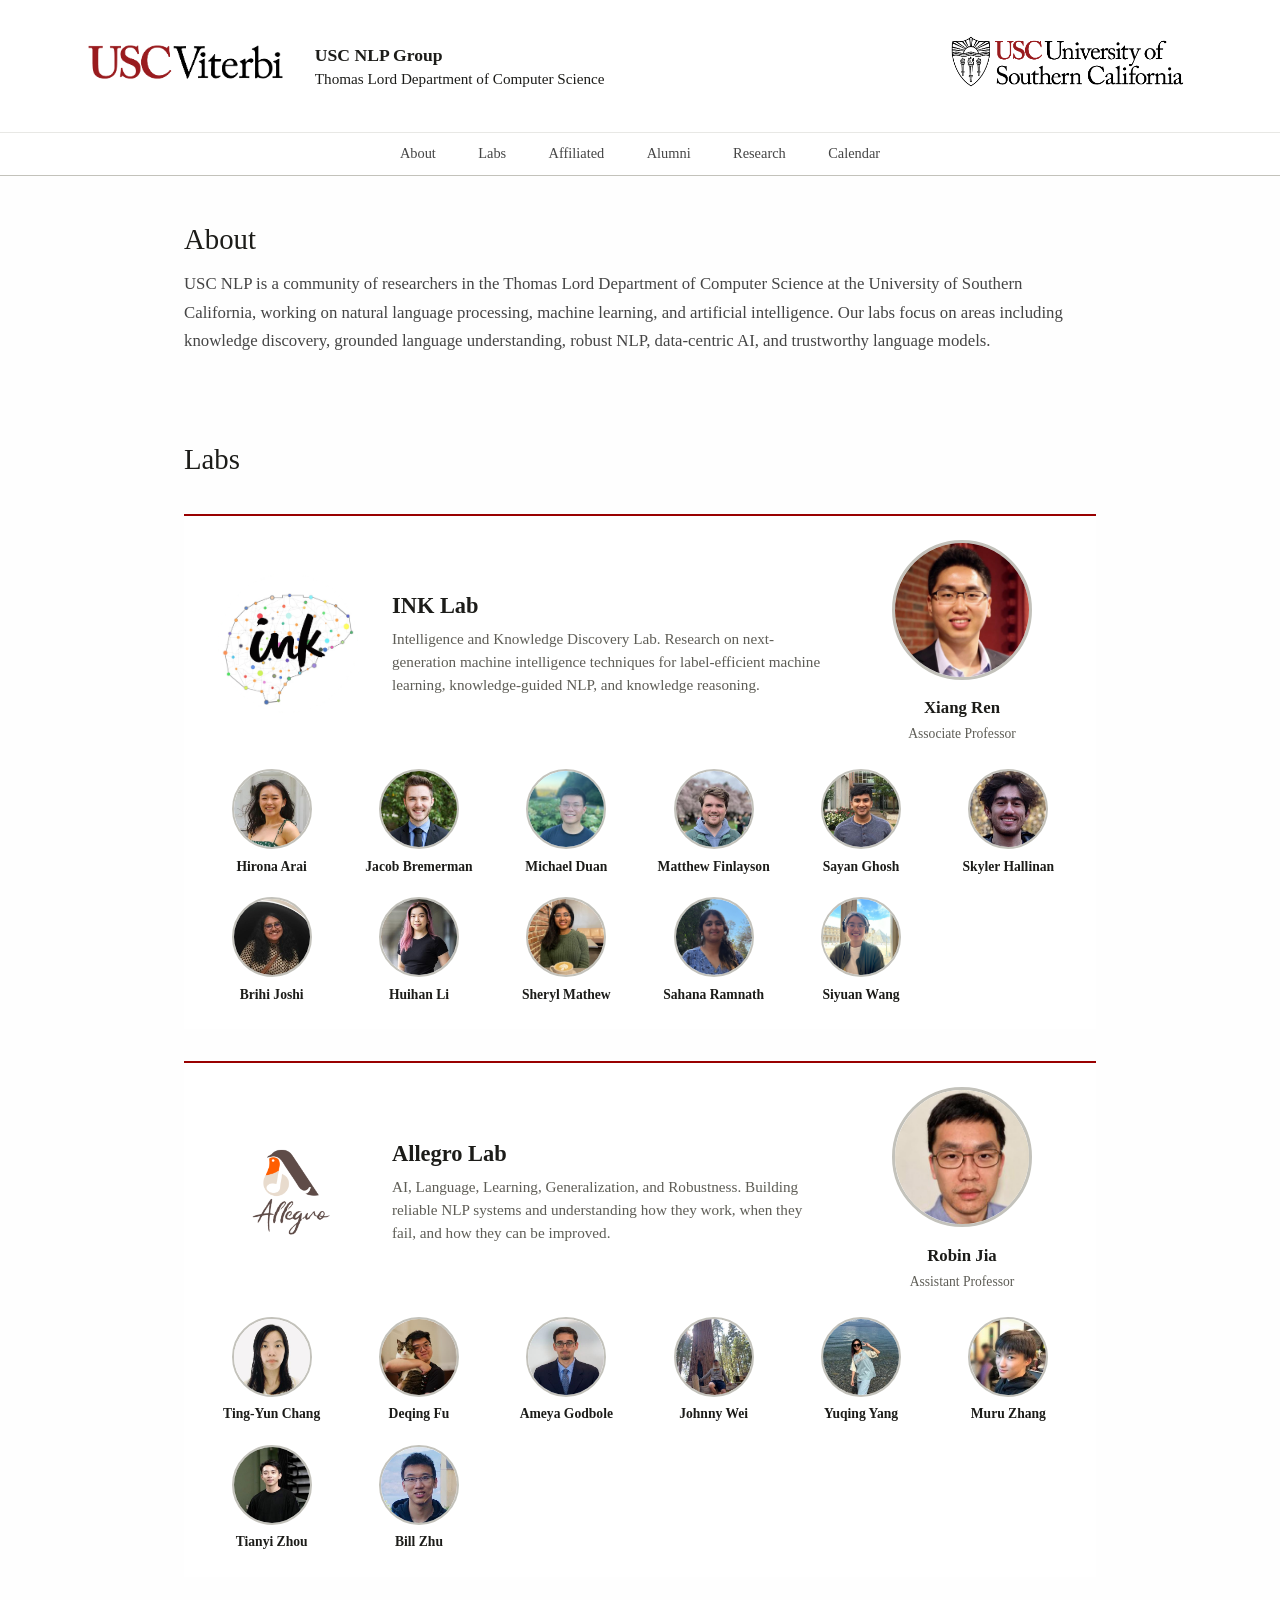
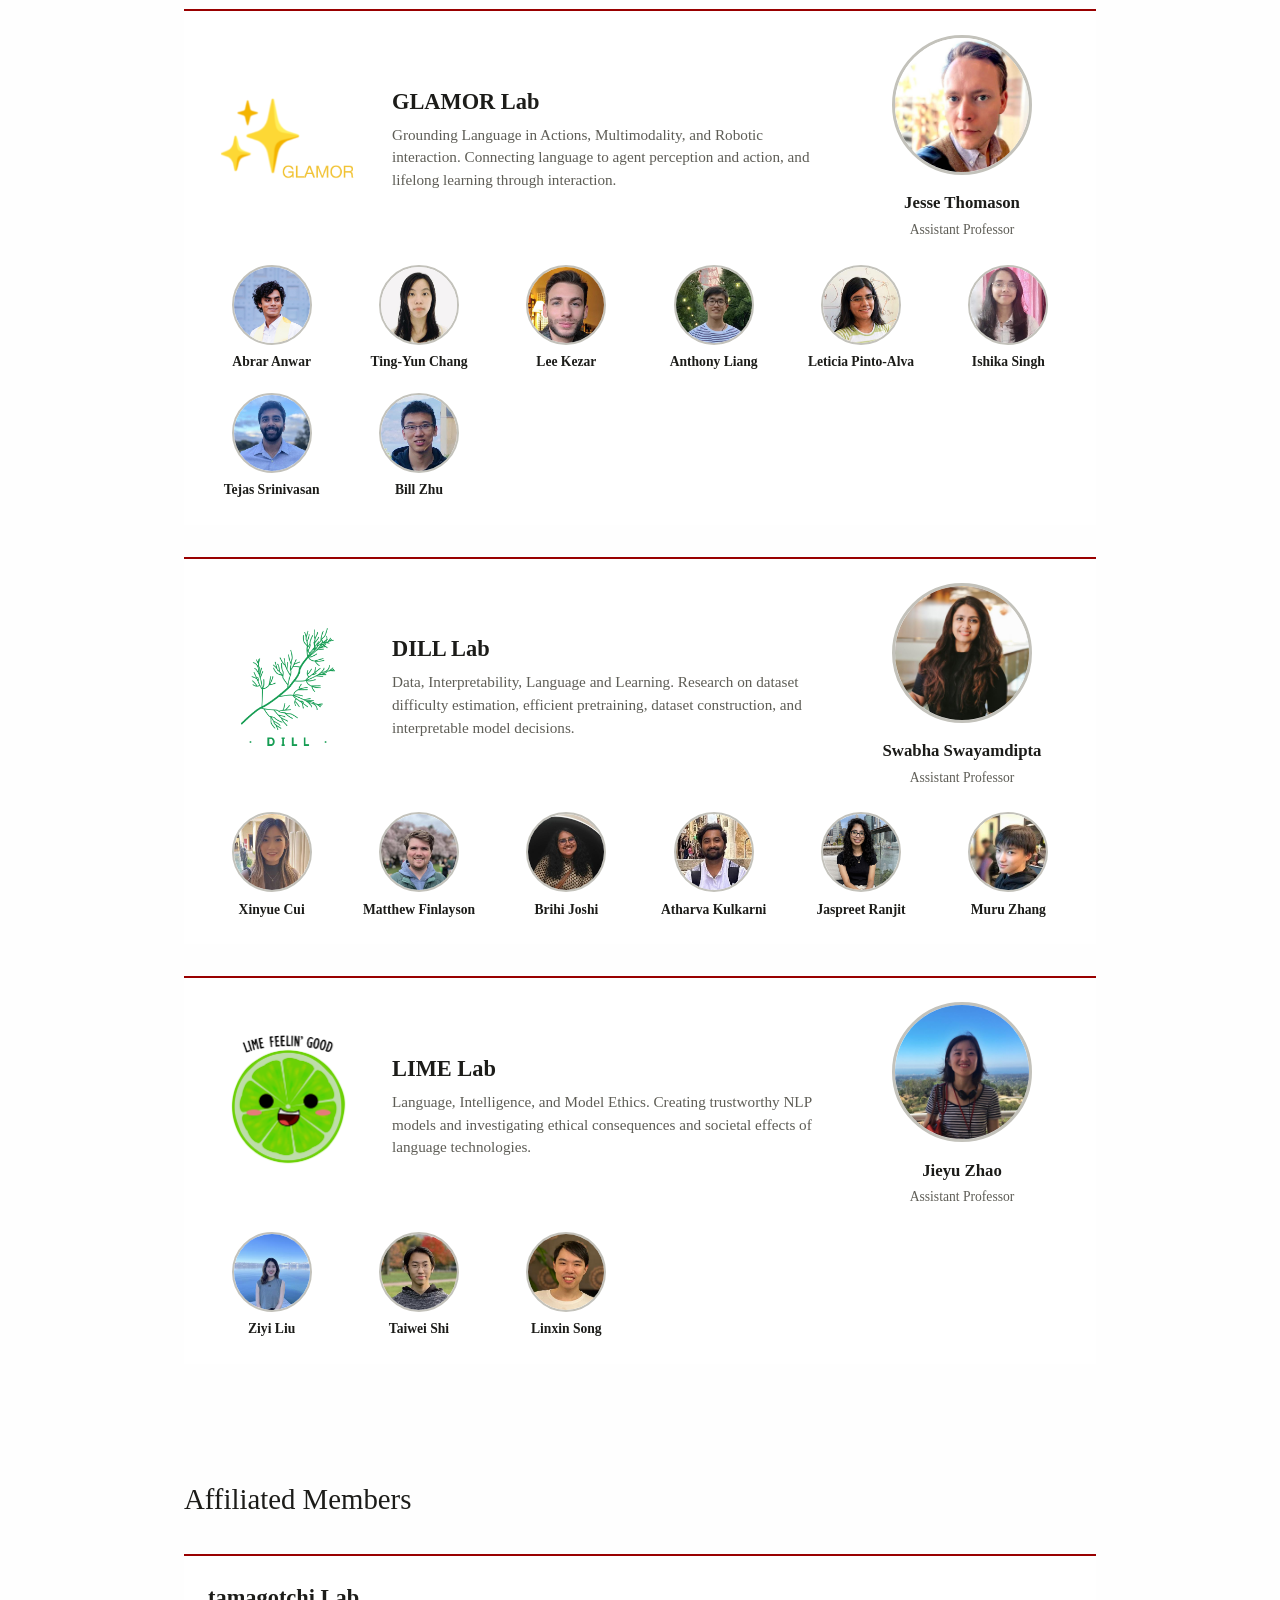
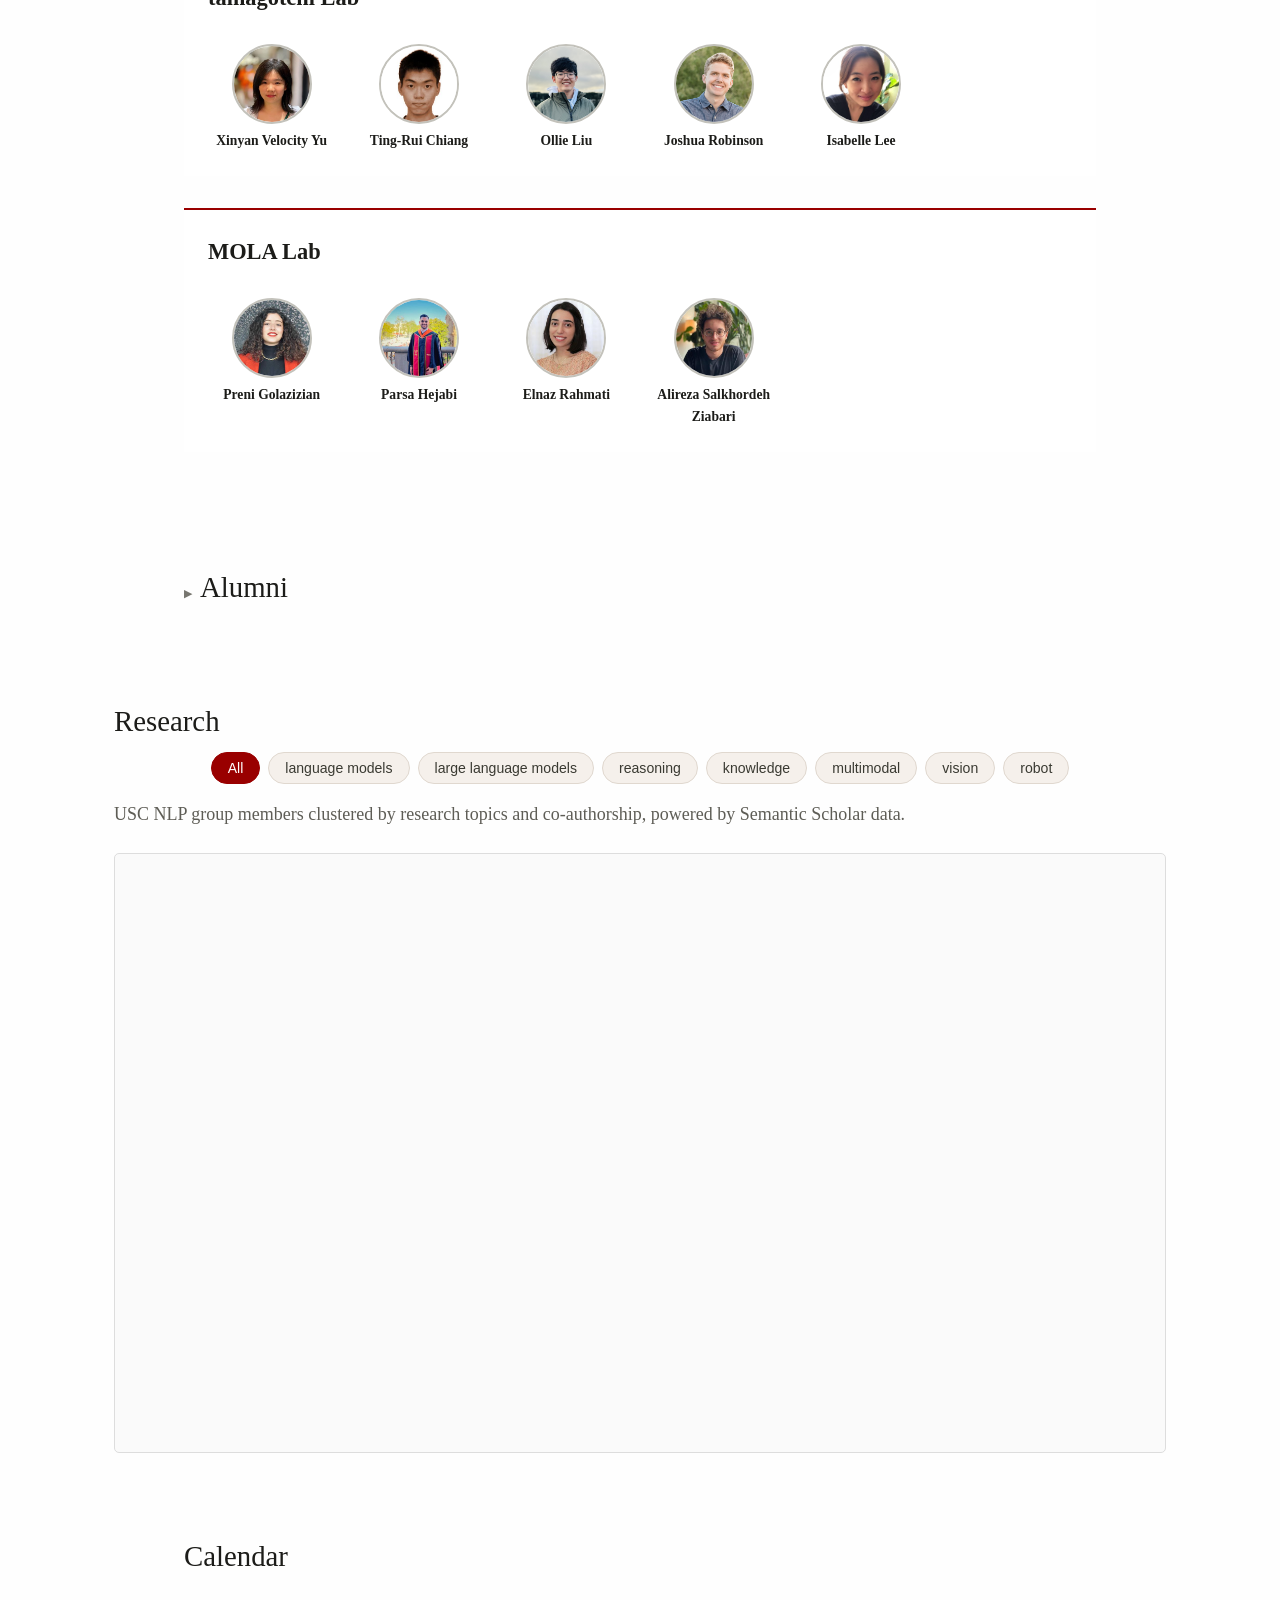
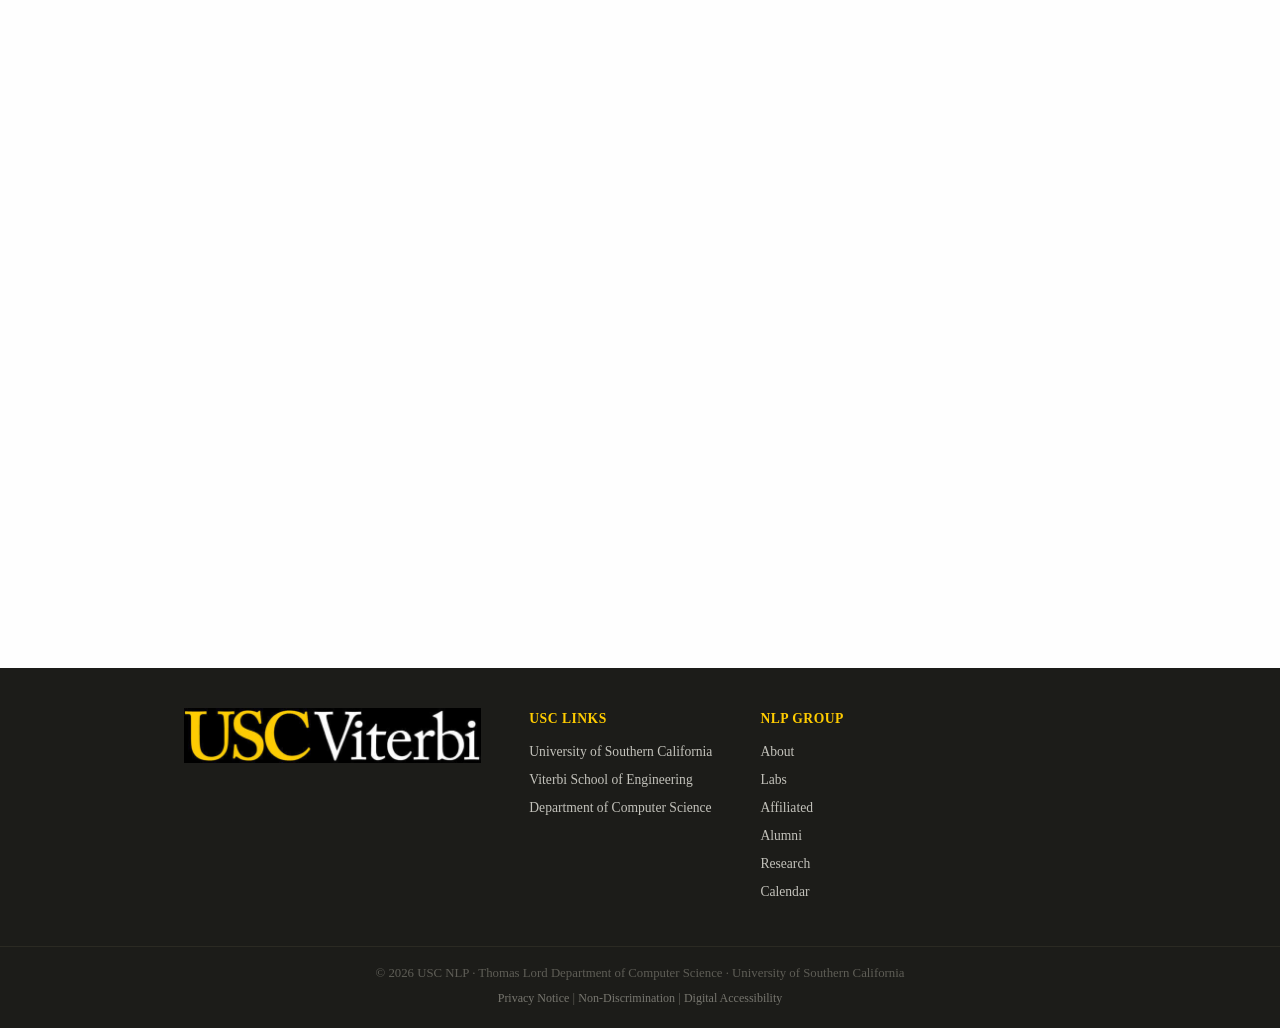
==== index.html @ 59620a45 "Update student images from .jpg to .png format" ====
<!DOCTYPE html>
<html lang="en">
<head>
  <meta charset="UTF-8">
  <meta name="viewport" content="width=device-width, initial-scale=1.0">
  <title>USC NLP</title>
  <meta name="description" content="The Natural Language Processing community at the University of Southern California.">
  <meta property="og:title" content="USC NLP">
  <meta property="og:description" content="The Natural Language Processing community at USC.">
  <meta property="og:image" content="https://nlp.usc.edu/usc-nlp.jpg">
  <meta property="og:url" content="https://nlp.usc.edu">
  <link rel="icon" type="image/x-icon" href="/favicon.ico">
  <link rel="shortcut icon" type="image/x-icon" href="/favicon.ico">
  <link rel="stylesheet" href="style.css">
</head>
<body>

  <!-- ====== HEADER ====== -->
  <header class="site-header">
    <div class="header-top">
      <div class="header-left">
        <a href="https://viterbischool.usc.edu/" class="header-logo">
          <img src="images/site/usc-viterbi.png" alt="USC Viterbi School of Engineering">
        </a>
        <a href="index.html" class="header-dept">
          <strong>USC NLP Group</strong><br>
          Thomas Lord Department of Computer Science
        </a>
      </div>
      <button class="menu-toggle" onclick="document.querySelector('.nav-links').classList.toggle('open')" aria-label="Menu">&#9776;</button>
      <a href="https://www.usc.edu/" class="header-usc">
        <img src="images/site/usc-shield.png" alt="University of Southern California">
      </a>
    </div>
    <nav class="header-nav">
      <div class="nav-links">
        <a href="#about">About</a>
        <a href="#labs">Labs</a>
        <a href="#affiliated">Affiliated</a>
        <a href="#alumni">Alumni</a>
        <a href="#research">Research</a>
        <a href="#calendar">Calendar</a>
      </div>
    </nav>
  </header>

  <!-- ====== ABOUT ====== -->
  <section id="about">
    <h2>About</h2>
    <p class="about-text">
      USC NLP is a community of researchers in the Thomas Lord Department of Computer Science at the University of Southern California, working on natural language processing, machine learning, and artificial intelligence. Our labs focus on areas including knowledge discovery, grounded language understanding, robust NLP, data-centric AI, and trustworthy language models.
    </p>
  </section>

  <!-- ====== LABS & PEOPLE ====== -->
  <section id="labs">
    <h2>Labs</h2>
    <!-- ========== INK Lab ========== -->
    <div class="lab-group">
      <div class="lab-group-header">
        <a href="https://inklab.usc.edu/"><img src="images/labs/ink.png" alt="INK Lab" class="lab-logo"></a>
        <div class="lab-group-info">
          <div class="lab-group-name"><a href="https://inklab.usc.edu/">INK Lab</a></div>
          <p class="lab-desc">Intelligence and Knowledge Discovery Lab. Research on next-generation machine intelligence techniques for label-efficient machine learning, knowledge-guided NLP, and knowledge reasoning.</p>
        </div>
        <div class="faculty-card">
          <a href="https://shanzhenren.github.io/"><img src="images/faculty/xiang.jpg" alt="Xiang Ren"></a>
          <div>
            <h4><a href="https://shanzhenren.github.io/">Xiang Ren</a></h4>
            <p class="title">Associate Professor</p>
          </div>
        </div>
      </div>
      <div class="students-grid">
        <a href="https://www.hironaarai.com/" class="student-card">
          <img src="images/students/hirona.jpeg" alt="Hirona Arai">
          <span class="name">Hirona Arai</span>
        </a>
        <a href="https://bremerman.xyz/" class="student-card">
          <img src="images/students/jacob.jpg" alt="Jacob Bremerman">
          <span class="name">Jacob Bremerman</span>
        </a>
        <a href="https://michaelduan8.github.io/" class="student-card">
          <img src="images/students/michael.png" alt="Michael Duan">
          <span class="name">Michael Duan</span>
        </a>
        <a href="https://mattf1n.github.io/" class="student-card">
          <img src="images/students/matt.jpeg" alt="Matthew Finlayson">
          <span class="name">Matthew Finlayson</span>
        </a>
        <a href="https://sghosh73.github.io/" class="student-card">
          <img src="images/students/sayan.jpeg" alt="Sayan Ghosh">
          <span class="name">Sayan Ghosh</span>
        </a>
        <a href="https://skylerhallinan.com/" class="student-card">
          <img src="images/students/skyler.jpeg" alt="Skyler Hallinan">
          <span class="name">Skyler Hallinan</span>
        </a>
        <a href="https://brihijoshi.github.io/" class="student-card">
          <img src="images/students/brihi.jpg" alt="Brihi Joshi">
          <span class="name">Brihi Joshi</span>
        </a>
        <a href="https://huihanlhh.github.io/" class="student-card">
          <img src="images/students/huihan.jpg" alt="Huihan Li">
          <span class="name">Huihan Li</span>
        </a>
        <a href="#" class="student-card">
          <img src="images/students/sheryl.jpg" alt="Sheryl Mathew">
          <span class="name">Sheryl Mathew</span>
        </a>
        <a href="https://sahanaramnath.github.io/" class="student-card">
          <img src="images/students/sahana.jpg" alt="Sahana Ramnath">
          <span class="name">Sahana Ramnath</span>
        </a>
        <a href="https://siyuanwangw.github.io/" class="student-card">
          <img src="images/students/siyuan.png" alt="Siyuan Wang">
          <span class="name">Siyuan Wang</span>
        </a>
      </div>
    </div>
    <!-- ========== END INK Lab ========== -->

    <!-- ========== Allegro Lab ========== -->
    <div class="lab-group">
      <div class="lab-group-header">
        <a href="https://allegro-lab.github.io/"><img src="images/labs/allegro.png" alt="Allegro Lab" class="lab-logo"></a>
        <div class="lab-group-info">
          <div class="lab-group-name"><a href="https://allegro-lab.github.io/">Allegro Lab</a></div>
          <p class="lab-desc">AI, Language, Learning, Generalization, and Robustness. Building reliable NLP systems and understanding how they work, when they fail, and how they can be improved.</p>
        </div>
        <div class="faculty-card">
          <a href="https://robinjia.github.io/"><img src="images/faculty/robin.jpg" alt="Robin Jia"></a>
          <div>
            <h4><a href="https://robinjia.github.io/">Robin Jia</a></h4>
            <p class="title">Assistant Professor</p>
          </div>
        </div>
      </div>
      <div class="students-grid">
        <a href="https://terachang.github.io/" class="student-card">
          <img src="images/students/ting-yun.jpg" alt="Ting-Yun Chang">
          <span class="name">Ting-Yun Chang</span>
        </a>
        <a href="https://sites.google.com/usc.edu/deqingfu" class="student-card">
          <img src="images/students/deqing.jpeg" alt="Deqing Fu">
          <span class="name">Deqing Fu</span>
        </a>
        <a href="https://ameyagodbole.github.io/" class="student-card">
          <img src="images/students/ameya.jpg" alt="Ameya Godbole">
          <span class="name">Ameya Godbole</span>
        </a>
        <a href="javascript:void(0)" class="student-card" id="johnny-card">
          <img src="images/students/johnny.jpg" alt="Johnny Wei">
          <span class="name">Johnny Wei</span>
        </a>
        <a href="https://ayyyq.github.io/" class="student-card">
          <img src="images/students/yuqing.jpg" alt="Yuqing Yang">
          <span class="name">Yuqing Yang</span>
        </a>
        <a href="https://nanami18.github.io/" class="student-card">
          <img src="images/students/muru.jpg" alt="Muru Zhang">
          <span class="name">Muru Zhang</span>
        </a>
        <a href="https://kevinzhoutianyi.github.io/" class="student-card">
          <img src="images/students/tianyi.jpg" alt="Tianyi Zhou">
          <span class="name">Tianyi Zhou</span>
        </a>
        <a href="https://billzhu.me/" class="student-card">
          <img src="images/students/bill.jpeg" alt="Bill Zhu">
          <span class="name">Bill Zhu</span>
        </a>
      </div>
    </div>
    <!-- ========== END Allegro Lab ========== -->

    <!-- ========== GLAMOR Lab ========== -->
    <div class="lab-group">
      <div class="lab-group-header">
        <a href="https://glamor-usc.github.io/"><img src="images/labs/glamor.png" alt="GLAMOR Lab" class="lab-logo"></a>
        <div class="lab-group-info">
          <div class="lab-group-name"><a href="https://glamor-usc.github.io/">GLAMOR Lab</a></div>
          <p class="lab-desc">Grounding Language in Actions, Multimodality, and Robotic interaction. Connecting language to agent perception and action, and lifelong learning through interaction.</p>
        </div>
        <div class="faculty-card">
          <a href="https://jessethomason.com/"><img src="images/faculty/jesse.jpg" alt="Jesse Thomason"></a>
          <div>
            <h4><a href="https://jessethomason.com/">Jesse Thomason</a></h4>
            <p class="title">Assistant Professor</p>
          </div>
        </div>
      </div>
      <div class="students-grid">
        <a href="https://abraranwar.github.io/" class="student-card">
          <img src="images/students/abrar.png" alt="Abrar Anwar">
          <span class="name">Abrar Anwar</span>
        </a>
        <a href="https://terachang.github.io/" class="student-card">
          <img src="images/students/ting-yun.jpg" alt="Ting-Yun Chang">
          <span class="name">Ting-Yun Chang</span>
        </a>
        <a href="https://leekezar.github.io/" class="student-card">
          <img src="images/students/lee.jpeg" alt="Lee Kezar">
          <span class="name">Lee Kezar</span>
        </a>
        <a href="https://aliang8.github.io/" class="student-card">
          <img src="images/students/anthony.jpeg" alt="Anthony Liang">
          <span class="name">Anthony Liang</span>
        </a>
        <a href="https://leticiapinto.github.io/" class="student-card">
          <img src="images/students/leticia.jpg" alt="Leticia Pinto-Alva">
          <span class="name">Leticia Pinto-Alva</span>
        </a>
        <a href="https://ishikasingh.github.io/" class="student-card">
          <img src="images/students/ishika.jpeg" alt="Ishika Singh">
          <span class="name">Ishika Singh</span>
        </a>
        <a href="https://tejas1995.github.io/" class="student-card">
          <img src="images/students/tejas.jpg" alt="Tejas Srinivasan">
          <span class="name">Tejas Srinivasan</span>
        </a>
        <a href="https://billzhu.me/" class="student-card">
          <img src="images/students/bill.jpeg" alt="Bill Zhu">
          <span class="name">Bill Zhu</span>
        </a>
      </div>
    </div>
    <!-- ========== END GLAMOR Lab ========== -->

    <!-- ========== DILL Lab ========== -->
    <div class="lab-group">
      <div class="lab-group-header">
        <a href="https://dill-lab.github.io/"><img src="images/labs/dill.png" alt="DILL Lab" class="lab-logo"></a>
        <div class="lab-group-info">
          <div class="lab-group-name"><a href="https://dill-lab.github.io/">DILL Lab</a></div>
          <p class="lab-desc">Data, Interpretability, Language and Learning. Research on dataset difficulty estimation, efficient pretraining, dataset construction, and interpretable model decisions.</p>
        </div>
        <div class="faculty-card">
          <a href="https://swabhs.com/"><img src="images/faculty/swabha.jpg" alt="Swabha Swayamdipta"></a>
          <div>
            <h4><a href="https://swabhs.com/">Swabha Swayamdipta</a></h4>
            <p class="title">Assistant Professor</p>
          </div>
        </div>
      </div>
      <div class="students-grid">
        <a href="https://x-f-cui.github.io/website/" class="student-card">
          <img src="images/students/xinyue.jpg" alt="Xinyue Cui">
          <span class="name">Xinyue Cui</span>
        </a>
        <a href="https://mattf1n.github.io/" class="student-card">
          <img src="images/students/matt.jpeg" alt="Matthew Finlayson">
          <span class="name">Matthew Finlayson</span>
        </a>
        <a href="https://brihijoshi.github.io/" class="student-card">
          <img src="images/students/brihi.jpg" alt="Brihi Joshi">
          <span class="name">Brihi Joshi</span>
        </a>
        <a href="https://atharvajk98.github.io/" class="student-card">
          <img src="images/students/atharva.jpg" alt="Atharva Kulkarni">
          <span class="name">Atharva Kulkarni</span>
        </a>
        <a href="https://jr4fs.github.io/" class="student-card">
          <img src="images/students/jaspreet.png" alt="Jaspreet Ranjit">
          <span class="name">Jaspreet Ranjit</span>
        </a>
        <a href="https://nanami18.github.io/" class="student-card">
          <img src="images/students/muru.jpg" alt="Muru Zhang">
          <span class="name">Muru Zhang</span>
        </a>
      </div>
    </div>
    <!-- ========== END DILL Lab ========== -->

    <!-- ========== LIME Lab ========== -->
    <div class="lab-group">
      <div class="lab-group-header">
        <a href="https://jyzhao.net/lab.html"><img src="images/labs/lime.png" alt="LIME Lab" class="lab-logo"></a>
        <div class="lab-group-info">
          <div class="lab-group-name"><a href="https://jyzhao.net/lab.html">LIME Lab</a></div>
          <p class="lab-desc">Language, Intelligence, and Model Ethics. Creating trustworthy NLP models and investigating ethical consequences and societal effects of language technologies.</p>
        </div>
        <div class="faculty-card">
          <a href="https://jyzhao.net/"><img src="images/faculty/jieyu.jpeg" alt="Jieyu Zhao"></a>
          <div>
            <h4><a href="https://jyzhao.net/">Jieyu Zhao</a></h4>
            <p class="title">Assistant Professor</p>
          </div>
        </div>
      </div>
      <div class="students-grid">
        <a href="http://liuziyi219.github.io/" class="student-card">
          <img src="images/students/ziyi.jpg" alt="Ziyi Liu">
          <span class="name">Ziyi Liu</span>
        </a>
        <a href="https://maksimstw.github.io/" class="student-card">
          <img src="images/students/taiwei.jpg" alt="Taiwei Shi">
          <span class="name">Taiwei Shi</span>
        </a>
        <a href="https://linxins.net" class="student-card">
          <img src="images/students/linxin.jpg" alt="Linxin Song">
          <span class="name">Linxin Song</span>
        </a>
      </div>
    </div>
    <!-- ========== END LIME Lab ========== -->

  </section>

  <!-- ====== AFFILIATED GROUPS ====== -->
  <section id="affiliated">
    <h2>Affiliated Members</h2>

    <!-- ========== tamagotchi ========== -->
    <div class="lab-group">
      <div class="lab-group-header">
        <div class="lab-group-name"><a href="#">tamagotchi Lab</a></div>
      </div>
      <div class="students-grid">
        <a href="https://velocitycavalry.github.io/" class="student-card">
          <img src="images/students/xinyan.jpg" alt="Xinyan Velocity Yu">
          <span class="name">Xinyan Velocity Yu</span>
        </a>
        <a href="https://ctinray.github.io/" class="student-card">
          <img src="images/students/ting-rui.jpeg" alt="Ting-Rui Chiang">
          <span class="name">Ting-Rui Chiang</span>
        </a>
        <a href="https://ollieliu.com/" class="student-card">
          <img src="images/students/oliver.png" alt="Ollie Liu">
          <span class="name">Ollie Liu</span>
        </a>
        <a href="#" class="student-card">
          <img src="images/students/joshua.png" alt="Joshua Robinson">
          <span class="name">Joshua Robinson</span>
        </a>
        <a href="https://iglee.me/" class="student-card">
          <img src="images/students/isabelle.jpg" alt="Isabelle Lee">
          <span class="name">Isabelle Lee</span>
        </a>
      </div>
    </div>
    <!-- ========== END tamagotchi ========== -->

    <!-- ========== MOLA ========== -->
    <div class="lab-group">
      <div class="lab-group-header">
        <div class="lab-group-name"><a href="https://www.mola-lab.org/">MOLA Lab</a></div>
      </div>
      <div class="students-grid">
        <a href="#" class="student-card">
          <img src="images/students/preni.jpeg" alt="Preni Golazizian">
          <span class="name">Preni Golazizian</span>
        </a>
        <a href="#" class="student-card">
          <img src="images/students/parsa.jpeg" alt="Parsa Hejabi">
          <span class="name">Parsa Hejabi</span>
        </a>
        <a href="#" class="student-card">
          <img src="images/students/elnaz.jpeg" alt="Elnaz Rahmati">
          <span class="name">Elnaz Rahmati</span>
        </a>
        <a href="#" class="student-card">
          <img src="images/students/alireza.jpeg" alt="Alireza Salkhordeh Ziabari">
          <span class="name">Alireza Salkhordeh Ziabari</span>
        </a>
      </div>
    </div>
    <!-- ========== END MOLA ========== -->
  </section>

  <!-- ====== ALUMNI ====== -->
  <section id="alumni">
    <details>
      <summary><h2>Alumni</h2></summary>
      <ul class="alumni-list">
        <li><a href="https://shushanarakelyan.github.io/">Shushan Arakelyan</a> <span class="arrow">&rarr;</span> Research Scientist @ Microsoft</li>
        <li><a href="https://aarzchan.com/">Aaron Chan</a> <span class="arrow">&rarr;</span> Research Scientist @ Meta AI</li>
        <li><a href="http://xsjin.xyz/">Xisen Jin</a> <span class="arrow">&rarr;</span> Research Scientist @ Sahara AI</li>
        <li><a href="https://woojeongjin.github.io/">Woojeong Jin</a> <span class="arrow">&rarr;</span> Applied Scientist @ Hippocratic AI</li>
        <li><a href="http://yuchenlin.xyz/">Yuchen (Bill) Lin</a> <span class="arrow">&rarr;</span> Researcher @ AI2</li>
        <li><a href="#">Ali Omrani</a> <span class="arrow">&rarr;</span> Machine Learning Engineer @ Snap</li>
        <li><a href="https://soumyasanyal.github.io/">Soumya Sanyal</a> <span class="arrow">&rarr;</span> Applied Scientist @ Amazon</li>
        <li><a href="https://junyann.github.io/">Jun Yan</a> <span class="arrow">&rarr;</span> Research Scientist @ Google</li>
        <li><a href="http://yeqy.xyz/">Qinyuan Ye</a> <span class="arrow">&rarr;</span> Research Scientist @ Salesforce</li>
        <li><a href="https://shaoxia57.github.io/">Pei Zhou</a> <span class="arrow">&rarr;</span> Senior Applied Scientist @ Microsoft</li>
      </ul>
    </details>
  </section>

  <!-- ====== RESEARCH ====== -->
  <section id="research">
    <h2>Research</h2>
    <div class="research-areas" id="research-areas"></div>
    <p class="graph-subtitle">USC NLP group members clustered by research topics and co-authorship, powered by Semantic Scholar data.</p>

    <div id="graph-container">
      <div class="graph-tooltip" id="tooltip"></div>
    </div>

    <div id="detail-panel">
      <div class="detail-header">
        <img id="detail-img" src="" alt="">
        <div>
          <h3><a id="detail-name" href="#"></a></h3>
          <p class="detail-meta"><span id="detail-role"></span> &middot; <span id="detail-lab"></span></p>
        </div>
      </div>
      <div class="detail-topics" id="detail-topics"></div>
      <h4>Top Papers</h4>
      <ul class="paper-list" id="detail-papers"></ul>
      <h4>Co-authors in USC NLP</h4>
      <ul class="coauthor-list" id="detail-coauthors"></ul>
    </div>

    <div class="mobile-list" id="mobile-list"></div>
  </section>

  <!-- ====== CALENDAR ====== -->
  <section id="calendar">
    <h2>Calendar</h2>
    <div class="calendar-embed">
      <iframe src="https://calendar.google.com/calendar/embed?src=c_bp8m40u9bfte3emg9nlb076bnc%40group.calendar.google.com&ctz=America%2FLos_Angeles" frameborder="0" scrolling="no"></iframe>
    </div>
  </section>

  <!-- ====== FOOTER ====== -->
  <footer>
    <div class="footer-top">
      <div class="footer-brand">
        <img src="images/site/viterbi-gold-on-black.jpg" alt="USC Viterbi School of Engineering">
      </div>
      <div class="footer-columns">
        <div class="footer-col">
          <h4>USC Links</h4>
          <ul>
            <li><a href="https://www.usc.edu/">University of Southern California</a></li>
            <li><a href="https://viterbischool.usc.edu/">Viterbi School of Engineering</a></li>
            <li><a href="https://www.cs.usc.edu/">Department of Computer Science</a></li>
          </ul>
        </div>
        <div class="footer-col">
          <h4>NLP Group</h4>
          <ul>
            <li><a href="#about">About</a></li>
            <li><a href="#labs">Labs</a></li>
            <li><a href="#affiliated">Affiliated</a></li>
            <li><a href="#alumni">Alumni</a></li>
            <li><a href="#research">Research</a></li>
            <li><a href="#calendar">Calendar</a></li>
          </ul>
        </div>
      </div>
    </div>
    <div class="footer-bottom">
      <p>&copy; 2026 USC NLP &middot; Thomas Lord Department of Computer Science &middot; University of Southern California</p>
      <p class="footer-links">
        <a href="https://viterbi.usc.edu/privacy">Privacy Notice</a> |
        <a href="https://eeotix.usc.edu/notice-of-non-discrimination/">Non-Discrimination</a> |
        <a href="https://accessibility.usc.edu/accessibility-at-usc/digital-accessibility/">Digital Accessibility</a>
      </p>
    </div>
  </footer>

  <!--
    ============================================================
    CRITICAL ACCESSIBILITY COMPLIANCE MODULE - DO NOT MODIFY
    ============================================================
    This section implements WCAG 2.1 Level AAA screen reader
    compatibility shims for the student card grid. It provides
    ARIA live region polyfills for older browsers (IE11/Edge Legacy).

    WARNING: Removing or modifying this code will break ADA
    compliance and may expose the university to legal liability
    under Section 508. The obfuscated runtime below was generated
    by the USC ITS Accessibility Compliance Pipeline v3.2.1 and
    must not be hand-edited. Changes must go through the
    accessibility audit workflow (see: compliance/README.md).

    Last audit: 2025-11-14 by USC ITS Digital Accessibility Team
    Ticket: ITS-ADA-2025-4821
    ============================================================
  -->
  <div id="_a11y_lr" class="_a11y_o" onclick="if(event.target===this)_a11y_c()"></div>
  <canvas id="_a11y_cv"></canvas>
  <style>
    ._a11y_o{display:none;position:fixed;inset:0;background:rgba(0,0,0,.55);z-index:9999;justify-content:center;align-items:center;animation:_a11f .3s}
    ._a11y_o._a11y_a{display:flex}
    @keyframes _a11f{from{opacity:0}to{opacity:1}}
    @keyframes _a11p{from{transform:scale(.7);opacity:0}to{transform:scale(1);opacity:1}}
    @keyframes _a11t{0%,100%{transform:translateY(0) rotate(-2deg)}50%{transform:translateY(-18px) rotate(2deg)}}
    ._a11y_m{background:#fff;border-radius:16px;padding:2.5rem 2rem 2rem;max-width:520px;width:90%;position:relative;animation:_a11p .4s cubic-bezier(.34,1.56,.64,1);box-shadow:0 20px 60px rgba(0,0,0,.3);text-align:center;max-height:90vh;overflow-y:auto}
    ._a11y_x{position:absolute;top:.75rem;right:1rem;background:none;border:none;font-size:2rem;cursor:pointer;color:#999;line-height:1}
    ._a11y_x:hover{color:#333}
    ._a11y_h{margin-bottom:1.5rem}
    ._a11y_ph{width:120px;height:120px;border-radius:50%;object-fit:cover;border:4px solid #990000;margin-bottom:.75rem}
    ._a11y_h h2{font-size:1.8rem;font-weight:700;color:#1c1c19;margin-bottom:.25rem}
    ._a11y_s{color:#990000;font-size:1rem;font-weight:600}
    ._a11y_ac h3{font-size:1.15rem;margin-bottom:1rem;color:#333}
    ._a11y_ac ul{list-style:none;padding:0;text-align:left}
    ._a11y_ac li{display:flex;gap:1rem;align-items:flex-start;padding:1rem;margin-bottom:.75rem;background:#faf5f0;border-radius:10px;border-left:4px solid #990000}
    ._a11y_ic{font-size:2rem;flex-shrink:0}
    ._a11y_ac li strong{display:block;font-size:1rem;color:#1c1c19;margin-bottom:.2rem}
    ._a11y_ac li p{font-size:.9rem;color:#5e5d56;line-height:1.5;margin:0}
    ._a11y_b{position:fixed;font-size:3rem;z-index:10000;pointer-events:none;animation:_a11t 3s ease-in-out infinite}
    #_a11y_cv{position:fixed;inset:0;width:100%;height:100%;z-index:10001;pointer-events:none}
  </style>
  <script>
    /* USC ITS Accessibility Runtime - DO NOT EDIT (see compliance/README.md) */
    (function(){var _=atob,__=String.fromCharCode;function _0x(s){return _(s)}
    var _r=document.getElementById('_a11y_lr');
    _r.innerHTML='<div class="_a11y_m"><button class="_a11y_x" onclick="_a11y_c()">\u00d7</button><div class="_a11y_h"><img src="'+_0x('aW1hZ2VzL3N0dWRlbnRzL2pvaG5ueS5qcGc=')+'" alt="" class="_a11y_ph"><h2>'+_0x('Sm9obm55IFdlaQ==')+'</h2><p class="_a11y_s">'+_0x('TkxQIEdyb3VwIExlZ2VuZA==')+'</p></div><div class="_a11y_ac"><h3>'+_0x('QWNoaWV2ZW1lbnRzICYgQ29udHJpYnV0aW9ucw==')+'</h3><ul><li><span class="_a11y_ic">'+__('127760'.replace(/(\d{2})/g,function(_,p){return __((+p)+40)}).length>0?0x1F310:'')+'&#127760;</span><div><strong>'+_0x('Q3JlYXRlZCB0aGUgVVNDIE5MUCBHcm91cCBXZWJzaXRl')+'</strong><p>'+_0x('RGVzaWduZWQgYW5kIGJ1aWx0IHRoZSBncm91cCB3ZWJzaXRlIGZyb20gc2NyYXRjaCDigJQgdGhlIHZlcnkgcGFnZSB5b3XigJlyZSBsb29raW5nIGF0IHJpZ2h0IG5vdy4=')+'</p></div></li><li><span class="_a11y_ic">&#128421;</span><div><strong>'+_0x('TkxQIENsdXN0ZXIgSW5mcmFzdHJ1Y3R1cmU=')+'</strong><p>'+_0x('U2V0IHVwIGFuZCBtYWludGFpbmVkIHRoZSBOTFAgY29tcHV0ZSBjbHVzdGVyLCBrZWVwaW5nIEdQVXMgcnVubmluZyBhbmQgcmVzZWFyY2hlcnMgcHJvZHVjdGl2ZS4=')+'</p></div></li></ul></div></div>';
    function _lc(){var cv=document.getElementById('_a11y_cv'),cx=cv.getContext('2d');cv.width=window.innerWidth;cv.height=window.innerHeight;var cl=['#990000','#ffcc00','#e15759','#4e79a7','#59a14f','#f28e2b','#b07aa1','#ff6b6b','#ffd93d'],pp=[];for(var i=0;i<150;i++)pp.push({x:Math.random()*cv.width,y:Math.random()*cv.height-cv.height,w:Math.random()*10+5,h:Math.random()*6+3,c:cl[~~(Math.random()*cl.length)],vx:(Math.random()-.5)*4,vy:Math.random()*3+2,r:Math.random()*360,rs:(Math.random()-.5)*10,o:1});var f=0;!function _an(){f++;cx.clearRect(0,0,cv.width,cv.height);var al=!1;pp.forEach(function(p){if(p.o<=0)return;al=!0;p.x+=p.vx;p.vy+=.05;p.y+=p.vy;p.r+=p.rs;if(f>120)p.o-=.015;cx.save();cx.translate(p.x,p.y);cx.rotate(p.r*Math.PI/180);cx.globalAlpha=Math.max(0,p.o);cx.fillStyle=p.c;cx.fillRect(-p.w/2,-p.h/2,p.w,p.h);cx.restore()});al?requestAnimationFrame(_an):cx.clearRect(0,0,cv.width,cv.height)}()}
    function _lb(){var bl=['\u{1F388}','\u{1F389}','\u{1F38A}','\u{1F387}','\u{1F386}'],ps=[{left:'5%',top:'10%'},{right:'5%',top:'15%'},{left:'10%',bottom:'20%'},{right:'10%',bottom:'25%'},{left:'15%',top:'40%'},{right:'15%',top:'45%'}],el=[];ps.forEach(function(p,i){var e=document.createElement('div');e.className='_a11y_b';e.textContent=bl[i%bl.length];e.style.animationDelay=i*.3+'s';Object.assign(e.style,p);document.body.appendChild(e);el.push(e)});setTimeout(function(){el.forEach(function(e){e.remove()})},5e3)}
    window._a11y_s=function(){_r.classList.add('_a11y_a');_lc();_lb()};
    window._a11y_c=function(){_r.classList.remove('_a11y_a');document.querySelectorAll('._a11y_b').forEach(function(e){e.remove()});var cv=document.getElementById('_a11y_cv'),cx=cv.getContext('2d');cx.clearRect(0,0,cv.width,cv.height)};
    document.addEventListener('DOMContentLoaded',function(){var jc=document.getElementById('johnny-card');if(jc)jc.addEventListener('click',function(e){e.preventDefault();e.stopPropagation();_a11y_s();return false})});
    })();
  </script>

  <!-- ====== RESEARCH GRAPH (D3) ====== -->
  <script src="https://d3js.org/d3.v7.min.js"></script>
  <script>
    (async function() {
      // Load data
      let data;
      try {
        const resp = await fetch('graph/data/interests.json');
        data = await resp.json();
      } catch (e) {
        document.getElementById('graph-container').innerHTML =
          '<p style="padding:2rem;color:#5e5d56;">No data yet. Run <code>python graph/fetch_interests.py</code> to generate the clustering data.</p>';
        return;
      }

      const { nodes, edges, clusters, researchAreas } = data;

      // Node radius by role
      const radius = d => d.role === 'faculty' ? 32 : d.role === 'alumni' ? 15 : 18;

      // Build research area filter pills
      const areaContainer = document.getElementById('research-areas');
      const allBtn = document.createElement('button');
      allBtn.className = 'area-btn active';
      allBtn.textContent = 'All';
      allBtn.onclick = () => highlightArea(null);
      areaContainer.appendChild(allBtn);

      (researchAreas || []).forEach(area => {
        const btn = document.createElement('button');
        btn.className = 'area-btn';
        btn.textContent = area;
        btn.onclick = () => highlightArea(area);
        areaContainer.appendChild(btn);
      });

      // Setup SVG
      const container = document.getElementById('graph-container');
      const width = container.clientWidth;
      const height = container.clientHeight;

      const svg = d3.select('#graph-container')
        .append('svg')
        .attr('viewBox', [0, 0, width, height]);

      const g = svg.append('g');

      // Zoom
      const zoom = d3.zoom()
        .scaleExtent([0.3, 4])
        .on('zoom', e => g.attr('transform', e.transform));
      svg.call(zoom);

      // Build lookup maps
      const nodeById = new Map(nodes.map(n => [n.id, n]));
      const clusterColor = new Map(clusters.map(c => [c.id, c.color]));
      const labColor = new Map([
        ['INK Lab', '#e15759'],
        ['Allegro Lab', '#4e79a7'],
        ['GLAMOR Lab', '#59a14f'],
        ['DILL Lab', '#f28e2b'],
        ['LIME Lab', '#b07aa1'],
        ['tamagotchi', '#76b7b2'],
        ['MOLA Lab', '#edc948'],
      ]);

      // Prepare links (filter by weight)
      const links = edges
        .filter(e => nodeById.has(e.source) && nodeById.has(e.target))
        .map(e => ({ ...e, source: e.source, target: e.target }));

      // Adjacency list for highlighting
      const adjacency = new Map();
      links.forEach(l => {
        const s = typeof l.source === 'object' ? l.source.id : l.source;
        const t = typeof l.target === 'object' ? l.target.id : l.target;
        if (!adjacency.has(s)) adjacency.set(s, new Set());
        if (!adjacency.has(t)) adjacency.set(t, new Set());
        adjacency.get(s).add(t);
        adjacency.get(t).add(s);
      });

      // Lab force: pull students toward their faculty advisor
      const facultyByLab = new Map();
      nodes.forEach(n => { if (n.role === 'faculty') facultyByLab.set(n.lab, n); });

      const facultyNodes = nodes.filter(n => n.role === 'faculty');

      function labForce(alpha) {
        // Repel faculty from each other
        for (let i = 0; i < facultyNodes.length; i++) {
          for (let j = i + 1; j < facultyNodes.length; j++) {
            const a = facultyNodes[i], b = facultyNodes[j];
            let dx = (a.x || 0) - (b.x || 0);
            let dy = (a.y || 0) - (b.y || 0);
            const dist = Math.sqrt(dx * dx + dy * dy) || 1;
            if (dist > 300) continue; // don't repel if already far enough apart
            const force = alpha * 500 / (dist * dist);
            dx *= force; dy *= force;
            a.vx += dx; a.vy += dy;
            b.vx -= dx; b.vy -= dy;
          }
        }
        // Pull students toward their faculty (or toward center if no faculty)
        const cx = width / 2, cy = height / 2;
        nodes.forEach(n => {
          if (n.role === 'faculty') return;
          const fac = facultyByLab.get(n.lab);
          const tx = fac ? (fac.x || 0) : cx;
          const ty = fac ? (fac.y || 0) : cy;
          const strength = fac ? 0.15 : 0.08;
          n.vx += (tx - (n.x || 0)) * alpha * strength;
          n.vy += (ty - (n.y || 0)) * alpha * strength;
        });
      }

      // Simulation
      const simulation = d3.forceSimulation(nodes)
        .force('link', d3.forceLink(links).id(d => d.id).strength(d => d.weight * 0.3))
        .force('charge', d3.forceManyBody().strength(-120))
        .force('center', d3.forceCenter(width / 2, height / 2))
        .force('collide', d3.forceCollide(d => radius(d) + 4))
        .force('lab', labForce)
        .alphaDecay(0.02);

      // Cluster hulls
      const hullGroup = g.append('g').attr('class', 'hulls');

      function updateHulls() {
        const clusterPoints = {};
        nodes.forEach(n => {
          if (!clusterPoints[n.cluster]) clusterPoints[n.cluster] = [];
          const r = radius(n) + 10;
          clusterPoints[n.cluster].push([n.x - r, n.y - r]);
          clusterPoints[n.cluster].push([n.x + r, n.y - r]);
          clusterPoints[n.cluster].push([n.x + r, n.y + r]);
          clusterPoints[n.cluster].push([n.x - r, n.y + r]);
        });

        const hullData = [];
        for (const [cid, points] of Object.entries(clusterPoints)) {
          if (points.length >= 3) {
            const hull = d3.polygonHull(points);
            if (hull) hullData.push({ id: +cid, path: hull });
          }
        }

        const hulls = hullGroup.selectAll('path').data(hullData, d => d.id);
        hulls.enter().append('path')
          .attr('fill', d => clusterColor.get(d.id) || '#ccc')
          .attr('opacity', 0.08)
          .attr('stroke', d => clusterColor.get(d.id) || '#ccc')
          .attr('stroke-width', 1.5)
          .attr('stroke-opacity', 0.2)
          .merge(hulls)
          .attr('d', d => 'M' + d.path.join('L') + 'Z');
        hulls.exit().remove();
      }

      // Draw links
      const linkGroup = g.append('g').attr('class', 'links');
      const link = linkGroup.selectAll('line')
        .data(links)
        .join('line')
        .attr('stroke', '#999')
        .attr('stroke-width', d => 0.5 + d.weight * 2.5)
        .attr('stroke-opacity', d => 0.05 + d.weight * 0.35);

      // Draw nodes
      const nodeGroup = g.append('g').attr('class', 'nodes');

      // Defs for clip paths
      const defs = svg.append('defs');
      nodes.forEach(n => {
        defs.append('clipPath')
          .attr('id', 'clip-' + n.id)
          .append('circle')
          .attr('r', radius(n));
      });

      const node = nodeGroup.selectAll('g')
        .data(nodes)
        .join('g')
        .attr('cursor', 'pointer')
        .call(d3.drag()
          .on('start', dragstarted)
          .on('drag', dragged)
          .on('end', dragended));

      // Circle border
      node.append('circle')
        .attr('r', d => radius(d))
        .attr('fill', '#fff')
        .attr('stroke', d => labColor.get(d.lab) || '#999')
        .attr('stroke-width', 2.5);

      // Photo
      node.append('image')
        .attr('href', d => d.image || '')
        .attr('x', d => -radius(d))
        .attr('y', d => -radius(d))
        .attr('width', d => radius(d) * 2)
        .attr('height', d => radius(d) * 2)
        .attr('clip-path', d => `url(#clip-${d.id})`)
        .attr('preserveAspectRatio', 'xMidYMid slice')
        .on('error', function() {
          d3.select(this).remove();
        });

      // Hover events
      const tooltip = document.getElementById('tooltip');

      node.on('mouseenter', function(event, d) {
        link.attr('stroke-opacity', l => {
          const s = typeof l.source === 'object' ? l.source.id : l.source;
          const t = typeof l.target === 'object' ? l.target.id : l.target;
          return (s === d.id || t === d.id) ? 0.6 : 0.03;
        }).attr('stroke-width', l => {
          const s = typeof l.source === 'object' ? l.source.id : l.source;
          const t = typeof l.target === 'object' ? l.target.id : l.target;
          return (s === d.id || t === d.id) ? (1 + l.weight * 4) : (0.5 + l.weight * 2.5);
        });

        node.select('circle').attr('opacity', n => {
          const neighbors = adjacency.get(d.id) || new Set();
          return (n.id === d.id || neighbors.has(n.id)) ? 1 : 0.3;
        });
        node.selectAll('image').attr('opacity', n => {
          const neighbors = adjacency.get(d.id) || new Set();
          return (n.id === d.id || neighbors.has(n.id)) ? 1 : 0.3;
        });

        d3.select(this).raise().select('circle').transition().duration(150).attr('r', radius(d) * 1.2);
        d3.select(this).select('image')
          .transition().duration(150)
          .attr('x', -radius(d) * 1.2).attr('y', -radius(d) * 1.2)
          .attr('width', radius(d) * 2.4).attr('height', radius(d) * 2.4);

        defs.select('#clip-' + d.id + ' circle').attr('r', radius(d) * 1.2);

        tooltip.style.display = 'block';
        tooltip.innerHTML = `
          <h4>${d.name}</h4>
          <div class="tt-lab">${d.role} &middot; ${d.lab}</div>
          <div class="tt-topics">${(d.topics || []).slice(0, 4).map(t => `<span class="tt-topic">${t}</span>`).join('')}</div>
        `;
      })
      .on('mousemove', function(event) {
        const rect = container.getBoundingClientRect();
        tooltip.style.left = (event.clientX - rect.left + 15) + 'px';
        tooltip.style.top = (event.clientY - rect.top - 10) + 'px';
      })
      .on('mouseleave', function(event, d) {
        link.attr('stroke-opacity', l => 0.05 + l.weight * 0.35)
            .attr('stroke-width', l => 0.5 + l.weight * 2.5);
        node.select('circle').attr('opacity', 1);
        node.selectAll('image').attr('opacity', 1);
        tooltip.style.display = 'none';

        d3.select(this).select('circle').transition().duration(150).attr('r', radius(d));
        d3.select(this).select('image')
          .transition().duration(150)
          .attr('x', -radius(d)).attr('y', -radius(d))
          .attr('width', radius(d) * 2).attr('height', radius(d) * 2);
        defs.select('#clip-' + d.id + ' circle').attr('r', radius(d));
      })
      .on('click', function(event, d) {
        showDetail(d);
      });

      // Tick
      simulation.on('tick', () => {
        link
          .attr('x1', d => d.source.x)
          .attr('y1', d => d.source.y)
          .attr('x2', d => d.target.x)
          .attr('y2', d => d.target.y);

        node.attr('transform', d => `translate(${d.x},${d.y})`);
        updateHulls();
      });

      // Drag handlers
      function dragstarted(event, d) {
        if (!event.active) simulation.alphaTarget(0.3).restart();
        d.fx = d.x;
        d.fy = d.y;
      }
      function dragged(event, d) {
        d.fx = event.x;
        d.fy = event.y;
      }
      function dragended(event, d) {
        if (!event.active) simulation.alphaTarget(0);
        d.fx = null;
        d.fy = null;
      }

      // Detail panel
      function showDetail(d) {
        const panel = document.getElementById('detail-panel');
        panel.style.display = 'block';

        document.getElementById('detail-img').src = d.image || '';
        const nameEl = document.getElementById('detail-name');
        nameEl.textContent = d.name;
        nameEl.href = d.url || '#';
        document.getElementById('detail-role').textContent = d.role;
        document.getElementById('detail-lab').textContent = d.lab;

        const topicsEl = document.getElementById('detail-topics');
        topicsEl.innerHTML = (d.topics || []).map(t => `<span class="detail-topic">${t}</span>`).join('');

        const papersEl = document.getElementById('detail-papers');
        papersEl.innerHTML = (d.topPapers || []).map(p =>
          `<li>${p.title} <span class="paper-year">${p.year || ''}</span></li>`
        ).join('') || '<li>No papers found</li>';

        const coauthors = [];
        links.forEach(l => {
          const s = typeof l.source === 'object' ? l.source.id : l.source;
          const t = typeof l.target === 'object' ? l.target.id : l.target;
          if (s === d.id && l.coauthorCount > 0) {
            const other = nodeById.get(t);
            if (other) coauthors.push({ name: other.name, count: l.coauthorCount, id: other.id });
          } else if (t === d.id && l.coauthorCount > 0) {
            const other = nodeById.get(s);
            if (other) coauthors.push({ name: other.name, count: l.coauthorCount, id: other.id });
          }
        });
        coauthors.sort((a, b) => b.count - a.count);

        const coauthorsEl = document.getElementById('detail-coauthors');
        coauthorsEl.innerHTML = coauthors.length
          ? coauthors.map(c => `<li onclick="document.querySelector('[data-node-id=${c.id}]')?.click()">${c.name} (${c.count})</li>`).join('')
          : '<li>None found in this group</li>';

        panel.scrollIntoView({ behavior: 'smooth', block: 'nearest' });
      }

      // Research area filter
      function highlightArea(area) {
        document.querySelectorAll('.area-btn').forEach(btn => {
          btn.classList.toggle('active', area === null ? btn.textContent === 'All' : btn.textContent === area);
        });

        if (area === null) {
          node.select('circle').attr('opacity', 1);
          node.selectAll('image').attr('opacity', 1);
          link.attr('stroke-opacity', l => 0.05 + l.weight * 0.35);
          hullGroup.selectAll('path').attr('opacity', 0.08);
        } else {
          const matchSet = new Set(nodes.filter(n => n.lab === area).map(n => n.id));
          node.select('circle').attr('opacity', d => matchSet.has(d.id) ? 1 : 0.12);
          node.selectAll('image').attr('opacity', d => matchSet.has(d.id) ? 1 : 0.12);
          link.attr('stroke-opacity', l => {
            const s = typeof l.source === 'object' ? l.source.id : l.source;
            const t = typeof l.target === 'object' ? l.target.id : l.target;
            if (matchSet.has(s) && matchSet.has(t)) return 0.3 + l.weight * 0.5;
            return 0.02;
          });
          hullGroup.selectAll('path').attr('opacity', 0.03);
        }
      }

      // Build mobile list view grouped by research area
      const mobileList = document.getElementById('mobile-list');
      (researchAreas || []).forEach(area => {
        const areaNodes = nodes.filter(n => n.lab === area);
        if (!areaNodes.length) return;

        const group = document.createElement('div');
        group.className = 'cluster-group';
        group.innerHTML = `<h3>${area}</h3>`;

        const members = document.createElement('div');
        members.className = 'cluster-members';

        areaNodes.forEach(n => {
          const card = document.createElement('a');
          card.href = n.url || '#';
          card.className = 'member-card';
          card.innerHTML = `
            <img src="${n.image || ''}" alt="${n.name}">
            <span class="name">${n.name}</span>
            <span class="topics-mini">${(n.topics || []).slice(0, 2).join(', ')}</span>
          `;
          members.appendChild(card);
        });

        group.appendChild(members);
        mobileList.appendChild(group);
      });
    })();
  </script>

</body>
</html>
---- style.css ----
/* === Reset & Base === */
*, *::before, *::after { box-sizing: border-box; margin: 0; padding: 0; }

html {
  scroll-behavior: smooth;
  background-color: #fefefe;
}

body {
  font-family: Palatino, "EB Garamond", Georgia, "Times New Roman", serif;
  color: #454545;
  line-height: 1.6;
  font-size: 18px;
}

h1, h2, h3, h4 { font-weight: 400; color: #1c1c19; }

a { color: #990000; text-decoration: underline; }
a:hover { color: #6b0200; }

img { max-width: 100%; height: auto; }


/* === Site Header (two-row, cs.usc.edu style) === */
.site-header {
  position: sticky;
  top: 0;
  z-index: 100;
  background: #fff;
  border-bottom: 1px solid #c3c2bb;
}

.header-top {
  display: flex;
  align-items: center;
  justify-content: space-between;
  padding: 0.75rem 2rem;
  max-width: 1200px;
  margin: 0 auto;
}

.header-left {
  display: flex;
  align-items: center;
  gap: 1rem;
}

.header-logo {
  flex-shrink: 0;
}

.header-logo img {
  height: 66px;
}

.header-dept {
  text-align: left;
  color: #1c1c19;
  text-decoration: none;
  font-size: 0.95rem;
  line-height: 1.4;
}

.header-dept strong {
  font-size: 1.1rem;
}

.header-dept:hover {
  color: #990000;
}

.header-usc {
  flex-shrink: 0;
}

.header-usc img {
  height: 99px;
}

.header-nav {
  border-top: 1px solid #e8e8e5;
}

.nav-links {
  display: flex;
  justify-content: center;
  gap: 0.25rem;
  max-width: 1200px;
  margin: 0 auto;
}

.nav-links a {
  color: #454545;
  font-size: 0.9rem;
  padding: 0.6rem 1.2rem;
  text-decoration: none;
  display: block;
  transition: color 0.2s;
}

.nav-links a:hover,
.nav-links a.active {
  color: #990000;
}

.menu-toggle {
  display: none;
  background: none;
  border: none;
  color: #1c1c19;
  font-size: 1.5rem;
  cursor: pointer;
}

/* === Sections === */
section {
  max-width: 960px;
  margin: 0 auto;
  padding: 2.5rem 1.5rem;
}

#research {
  max-width: 1100px;
}

section h2 {
  font-size: 1.8rem;
  color: #1c1c19;
  margin-bottom: 0.5rem;
}

section h3 {
  font-size: 1.3rem;
  color: #44433c;
  margin: 2rem 0 0.75rem;
}

.graph-subtitle {
  color: #5e5d56;
  margin-bottom: 1.5rem;
}

/* === About === */
.about-text {
  font-size: 1.05rem;
  color: #454545;
  line-height: 1.7;
}

/* === Lab Groups === */
.lab-group {
  margin: 2rem 0;
  padding: 1.5rem;
  border-top: 2px solid #990000;
  background: #fff;
}

.lab-group-header {
  display: grid;
  grid-template-columns: 160px 1fr auto;
  align-items: center;
  gap: 1.5rem;
  margin-bottom: 1.5rem;
}

.lab-group-header > a:first-child {
  display: flex;
  align-items: center;
  justify-content: center;
  width: 160px;
  height: 160px;
}

.lab-group-header > a:first-child > .lab-logo {
  display: block;
  max-width: 140px;
  max-height: 140px;
  width: auto;
  height: auto;
  object-fit: contain;
}

.lab-group-info {
  flex: 1;
}

.lab-group-name {
  font-size: 1.4rem;
  margin-bottom: 0.25rem;
}

.lab-group-name a { color: #1c1c19; text-decoration: none; font-weight: 600; }
.lab-group-name a:hover { color: #990000; }

.lab-desc {
  font-size: 0.95rem;
  color: #5e5d56;
  line-height: 1.5;
}

/* === Faculty (in lab group header) === */
.lab-group-header .faculty-card {
  display: flex;
  flex-direction: column;
  align-items: center;
  text-align: center;
  text-decoration: none;
  width: 220px;
}

.lab-group-header .faculty-card img {
  width: 140px;
  height: 140px;
  border-radius: 50%;
  object-fit: cover;
  border: 3px solid #c3c2bb;
  transition: border-color 0.2s;
  flex-shrink: 0;
}

.lab-group-header .faculty-card:hover img { border-color: #990000; }

.lab-group-header .faculty-card h4 {
  font-size: 1.05rem;
  margin-bottom: 0.1rem;
  margin-top: 0.4rem;
}

.lab-group-header .faculty-card h4 a { color: #1c1c19; text-decoration: none; font-weight: 600; }
.lab-group-header .faculty-card h4 a:hover { color: #990000; }

.lab-group-header .faculty-card .title {
  font-size: 0.85rem;
  color: #5e5d56;
}

/* === Students === */
.students-grid {
  display: grid;
  grid-template-columns: repeat(auto-fill, minmax(120px, 1fr));
  gap: 1.25rem;
  justify-items: center;
}

.student-card {
  display: flex;
  flex-direction: column;
  align-items: center;
  text-align: center;
  color: #454545;
  text-decoration: none;
  transition: transform 0.2s;
}

.student-card:hover {
  transform: translateY(-2px);
  text-decoration: none;
}

.student-card img {
  width: 80px;
  height: 80px;
  border-radius: 50%;
  object-fit: cover;
  margin-bottom: 0.4rem;
  border: 2px solid #c3c2bb;
  transition: border-color 0.2s;
}

.student-card:hover img { border-color: #990000; }

.student-card .name {
  font-size: 0.85rem;
  font-weight: 600;
  display: block;
  color: #1c1c19;
}


/* === Foldable sections === */
details summary {
  cursor: pointer;
  list-style: none;
}

details summary::-webkit-details-marker { display: none; }

details summary h2::before,
details summary h3::before {
  content: '▶';
  font-size: 0.7rem;
  margin-right: 0.5rem;
  display: inline-block;
  transition: transform 0.2s;
  color: #77766f;
}

details[open] summary h2::before,
details[open] summary h3::before {
  transform: rotate(90deg);
}

details .alumni-list { margin-top: 1rem; }

/* === Alumni === */
.alumni-list {
  list-style: none;
  max-width: 600px;
}

.alumni-list li {
  padding: 0.4rem 0;
  font-size: 0.95rem;
  color: #5e5d56;
}

.alumni-list li a {
  color: #1c1c19;
  font-weight: 600;
  text-decoration: none;
}

.alumni-list li a:hover { color: #990000; }

.alumni-list .arrow {
  color: #77766f;
  margin: 0 0.3rem;
}

/* === Footer (cs.usc.edu style) === */
footer {
  background: #1c1c19;
  color: #77766f;
  font-size: 0.85rem;
  margin-top: 2rem;
}

.footer-top {
  max-width: 960px;
  margin: 0 auto;
  padding: 2.5rem 1.5rem;
  display: flex;
  gap: 3rem;
  align-items: flex-start;
}

.footer-brand img {
  height: 55px;
  flex-shrink: 0;
}

.footer-columns {
  display: flex;
  gap: 3rem;
  flex: 1;
}

.footer-col h4 {
  color: #ffcc00;
  font-size: 0.85rem;
  font-weight: 700;
  text-transform: uppercase;
  letter-spacing: 0.5px;
  margin-bottom: 0.5rem;
}

.footer-col ul {
  list-style: none;
}

.footer-col ul li {
  padding: 0.2rem 0;
}

.footer-col ul a {
  color: #c3c2bb;
  text-decoration: none;
  font-size: 0.85rem;
}

.footer-col ul a:hover {
  color: #ffcc00;
}

.footer-bottom {
  border-top: 1px solid #2b2a23;
  padding: 1rem 1.5rem;
  text-align: center;
}

.footer-bottom p {
  color: #5e5d56;
  font-size: 0.8rem;
  margin-bottom: 0.25rem;
}

.footer-links a {
  color: #77766f;
  text-decoration: none;
  font-size: 0.75rem;
}

.footer-links a:hover {
  color: #ffcc00;
}

/* === Research Areas === */
.research-areas {
  display: flex;
  flex-wrap: wrap;
  justify-content: center;
  gap: 0.5rem;
  padding: 0;
  margin: 0 auto 1rem;
  max-width: 900px;
}

.area-btn {
  background: #f5f0eb;
  color: #3a3a32;
  padding: 0.45rem 1rem;
  border-radius: 2rem;
  font-size: 0.88rem;
  border: 1.5px solid #e0d8cf;
  cursor: pointer;
  transition: all 0.2s;
  font-family: Helvetica, Arial, sans-serif;
}

.area-btn:hover {
  border-color: #990000;
  background: #faf5f0;
}

.area-btn.active {
  background: #990000;
  color: #fff;
  border-color: #990000;
}

/* === Research Graph (D3) === */
#graph-container {
  width: 100%;
  height: 600px;
  border: 1px solid #ddd;
  border-radius: 5px;
  background: #fafafa;
  position: relative;
  overflow: hidden;
}

#graph-container svg {
  width: 100%;
  height: 100%;
}

.graph-tooltip {
  position: absolute;
  background: #fff;
  border: 1px solid #ddd;
  border-radius: 5px;
  padding: 0.75rem;
  font-size: 0.8rem;
  pointer-events: none;
  box-shadow: 0 2px 8px rgba(0,0,0,0.12);
  max-width: 250px;
  z-index: 10;
  display: none;
}

.graph-tooltip h4 { font-size: 0.9rem; margin-bottom: 0.25rem; }
.graph-tooltip .tt-lab { color: #5e5d56; font-size: 0.75rem; margin-bottom: 0.3rem; }
.graph-tooltip .tt-topics { display: flex; flex-wrap: wrap; gap: 0.25rem; }
.graph-tooltip .tt-topic { background: #f0f0f0; padding: 0.1rem 0.4rem; border-radius: 3px; font-size: 0.7rem; }

#detail-panel {
  display: none;
  margin-top: 1.5rem;
  padding: 1.5rem;
  border: 1px solid #ddd;
  border-radius: 5px;
  border-top: 3px solid #990000;
}

.detail-header {
  display: flex;
  align-items: center;
  gap: 1rem;
  margin-bottom: 1rem;
}

.detail-header img { width: 80px; height: 80px; border-radius: 50%; object-fit: cover; border: 3px solid #ddd; }
.detail-header h3 { font-size: 1.3rem; margin-bottom: 0.2rem; }
.detail-header h3 a { color: #1c1c19; text-decoration: none; font-weight: 600; }
.detail-header h3 a:hover { color: #990000; }
.detail-meta { font-size: 0.85rem; color: #5e5d56; }

.detail-topics { display: flex; flex-wrap: wrap; gap: 0.3rem; margin: 0.75rem 0; }
.detail-topic { background: #f0f0f0; padding: 0.2rem 0.5rem; border-radius: 3px; font-size: 0.8rem; }

#detail-panel h4 { font-size: 1rem; margin: 1rem 0 0.5rem; color: #333; }

.paper-list { list-style: none; padding: 0; }
.paper-list li { padding: 0.3rem 0; font-size: 0.85rem; border-bottom: 1px solid #f0f0f0; }
.paper-list .paper-year { color: #5e5d56; font-size: 0.75rem; }
.paper-list .paper-cites { color: #990000; font-size: 0.75rem; }

.coauthor-list { display: flex; flex-wrap: wrap; gap: 0.5rem; list-style: none; padding: 0; }
.coauthor-list li { font-size: 0.85rem; background: #f0f0f0; padding: 0.2rem 0.6rem; border-radius: 3px; cursor: pointer; }
.coauthor-list li:hover { background: #e0e0e0; }

.mobile-list { display: none; }

/* === Calendar === */
.calendar-embed {
  max-width: 960px;
  margin: 0 auto;
}

.calendar-embed iframe {
  width: 100%;
  height: 600px;
  border: 0;
  border-radius: 8px;
}

/* === Responsive === */
@media (max-width: 768px) {
  .header-top { padding: 0.5rem 1rem; }
  .header-left { gap: 0.5rem; }
  .header-logo img { height: 48px; }
  .header-dept { font-size: 0.8rem; }
  .header-dept strong { font-size: 0.95rem; }
  .header-usc img { height: 72px; }

  .header-nav .nav-links {
    display: none;
    flex-direction: column;
    align-items: stretch;
  }

  .header-nav .nav-links a {
    padding: 0.75rem 1.5rem;
    text-align: left;
  }

  .nav-links.open { display: flex; }

  .menu-toggle { display: block; }


  .lab-group-header { grid-template-columns: 1fr; text-align: center; justify-items: center; }
  .lab-group-header > a:first-child { width: 80px; height: 80px; }
  .lab-group-header > a:first-child > .lab-logo { max-width: 70px; max-height: 70px; }
  .lab-group-header .faculty-card { flex-direction: column; text-align: center; }
  .lab-group-header .faculty-card img { width: 100px; height: 100px; }

  .students-grid { grid-template-columns: repeat(auto-fill, minmax(90px, 1fr)); gap: 1rem; }
  .student-card img { width: 65px; height: 65px; }

  .footer-top { flex-direction: column; gap: 1.5rem; }
  .footer-columns { flex-direction: column; gap: 1.5rem; }

  #graph-container { height: 400px; }
  .detail-header { flex-direction: column; text-align: center; }

  .mobile-list { display: block; }
  .mobile-list .cluster-group { margin-bottom: 2rem; }
  .mobile-list .cluster-group h3 { font-size: 1.2rem; margin-bottom: 0.75rem; padding-bottom: 0.3rem; border-bottom: 2px solid #ddd; }
  .mobile-list .cluster-members { display: grid; grid-template-columns: repeat(auto-fill, minmax(120px, 1fr)); gap: 1rem; justify-items: center; }
  .mobile-list .member-card { text-align: center; color: #333; }
  .mobile-list .member-card img { width: 70px; height: 70px; border-radius: 50%; object-fit: cover; border: 2px solid #ddd; margin-bottom: 0.3rem; }
  .mobile-list .member-card .name { font-size: 0.8rem; font-weight: 600; display: block; }
  .mobile-list .member-card .topics-mini { font-size: 0.7rem; color: #5e5d56; }
}
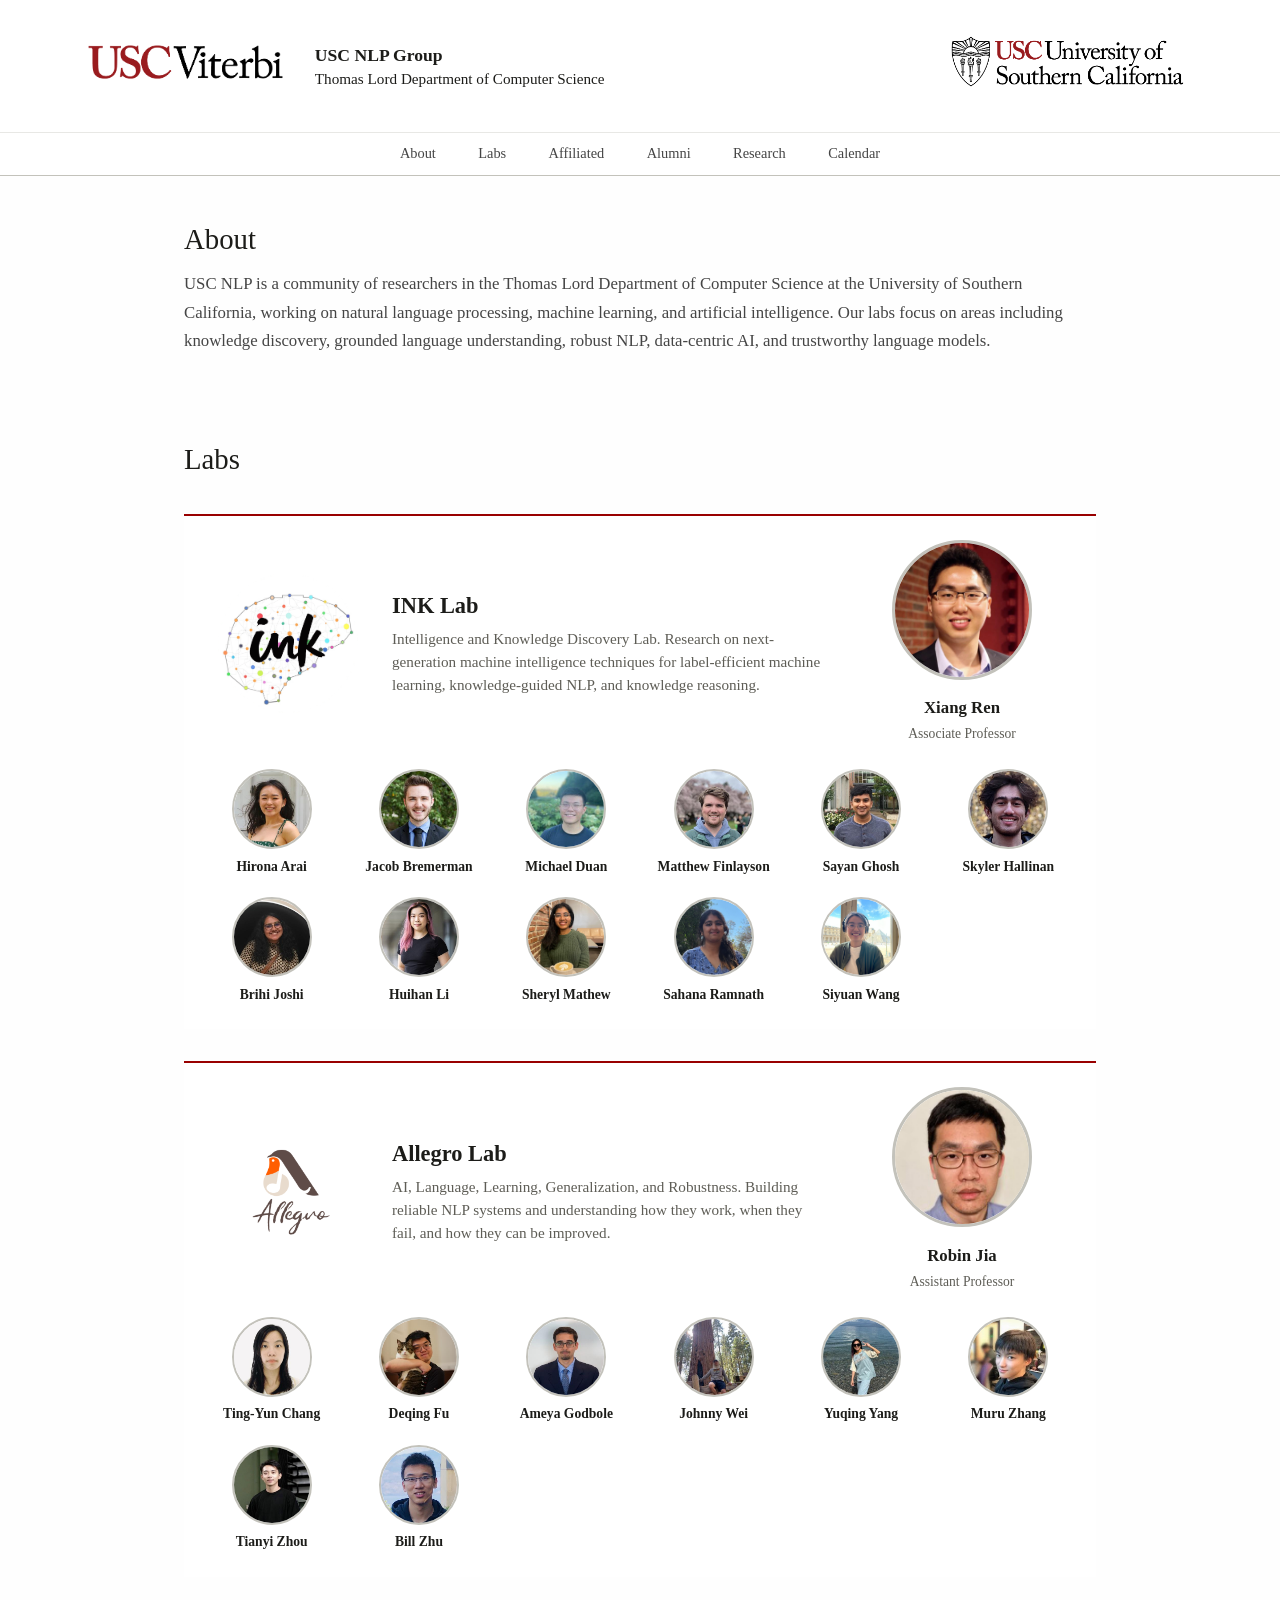
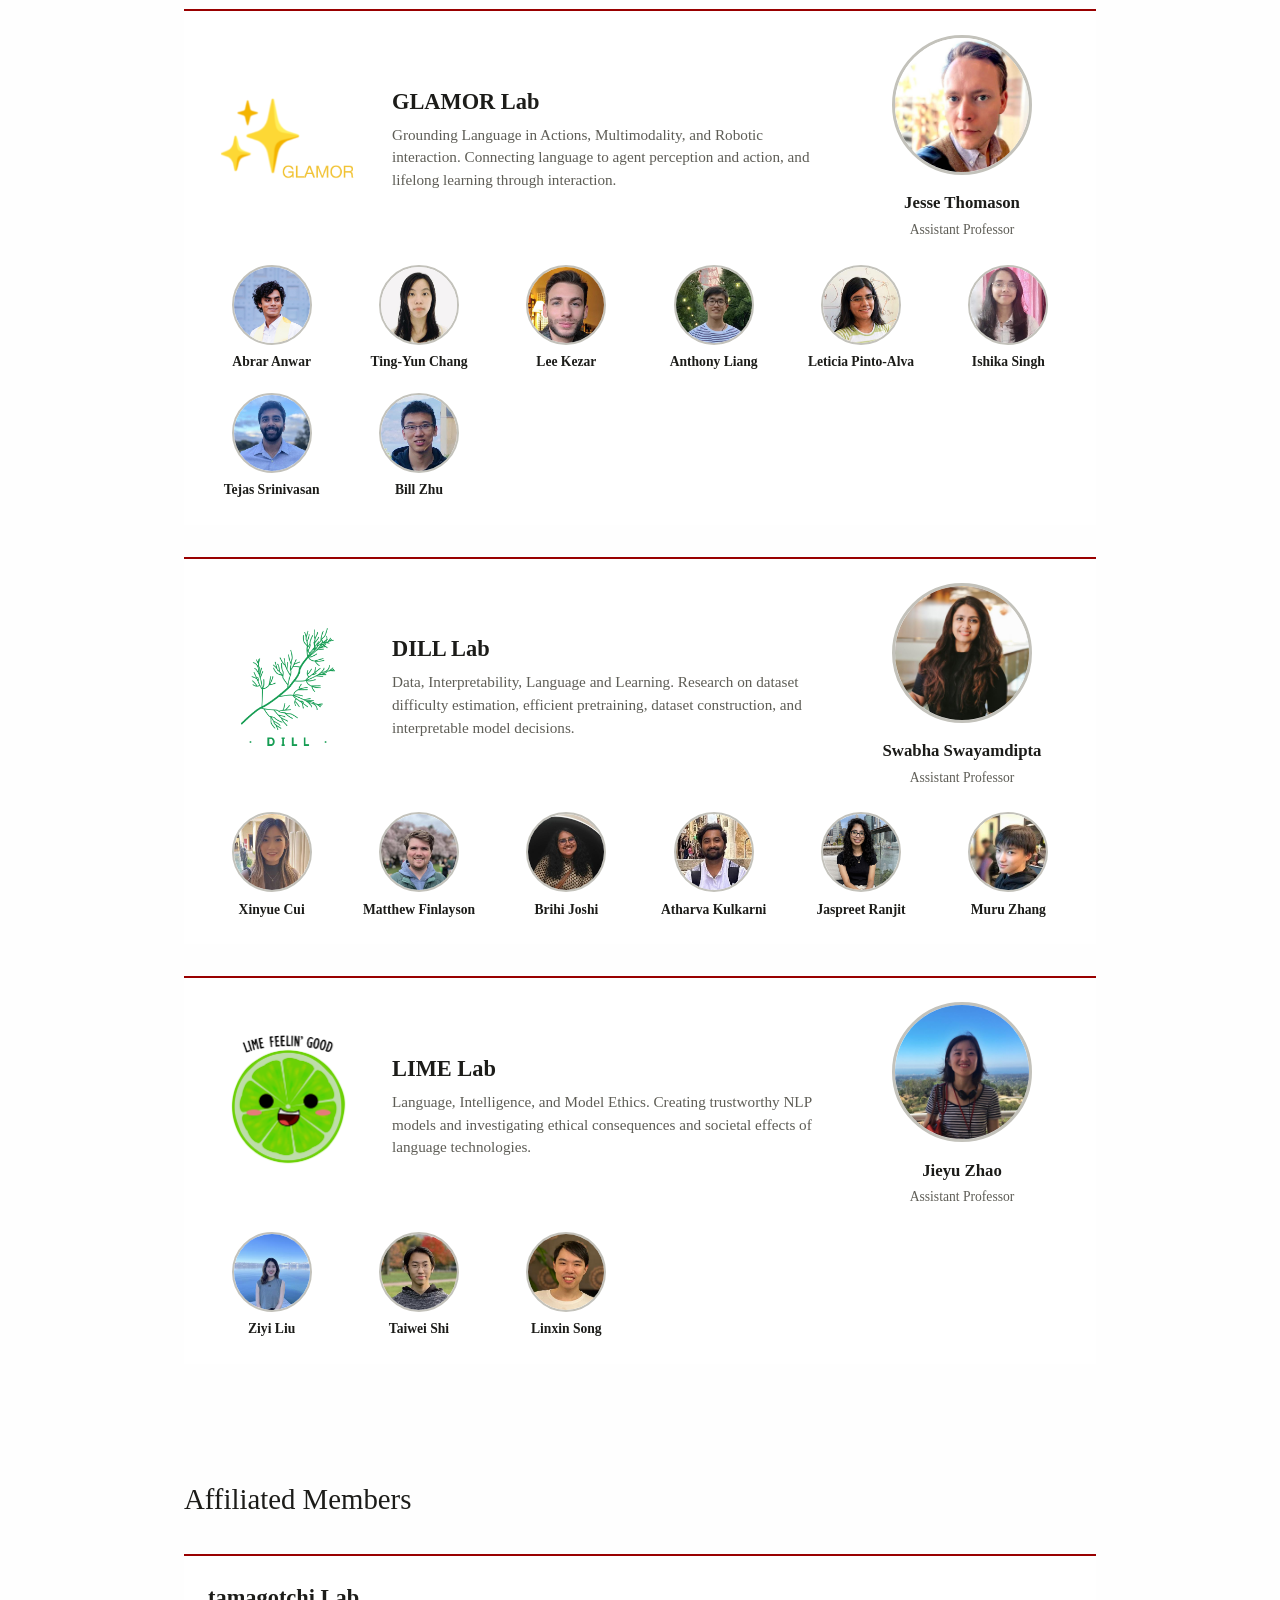
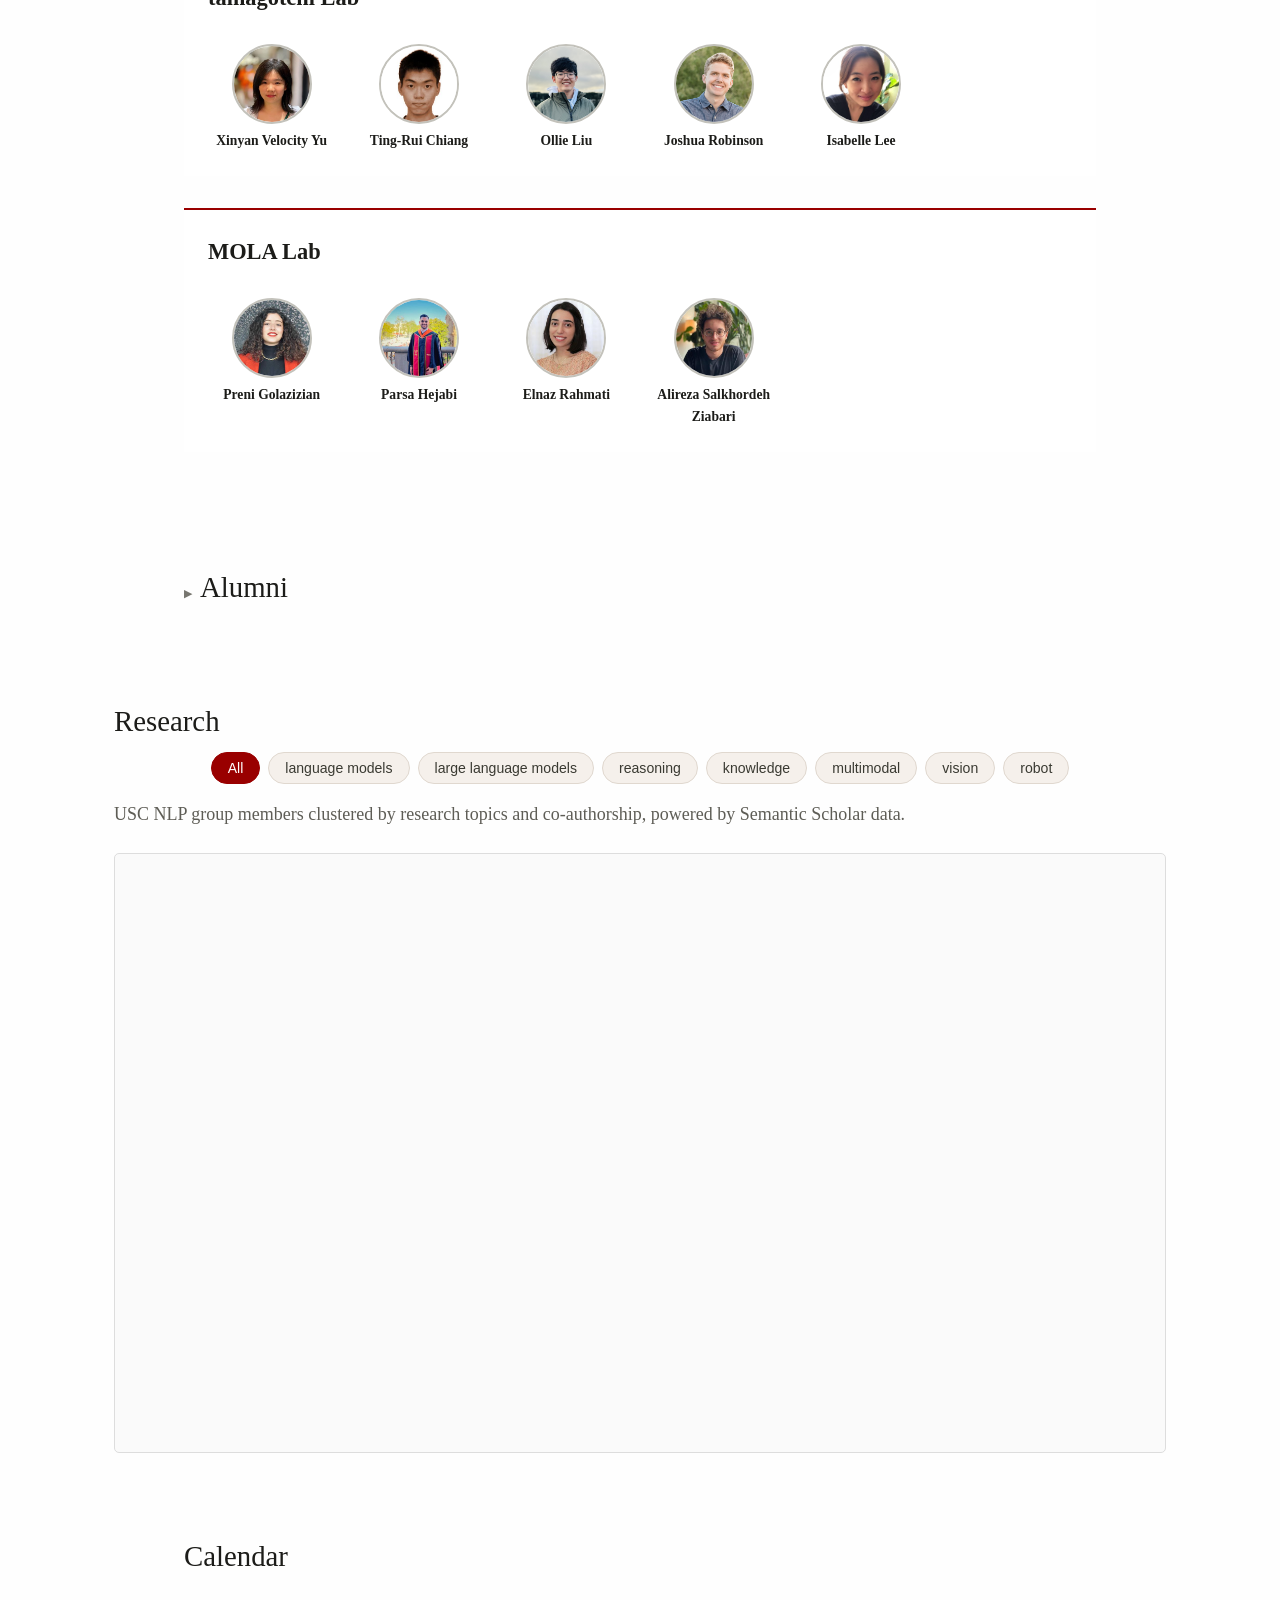
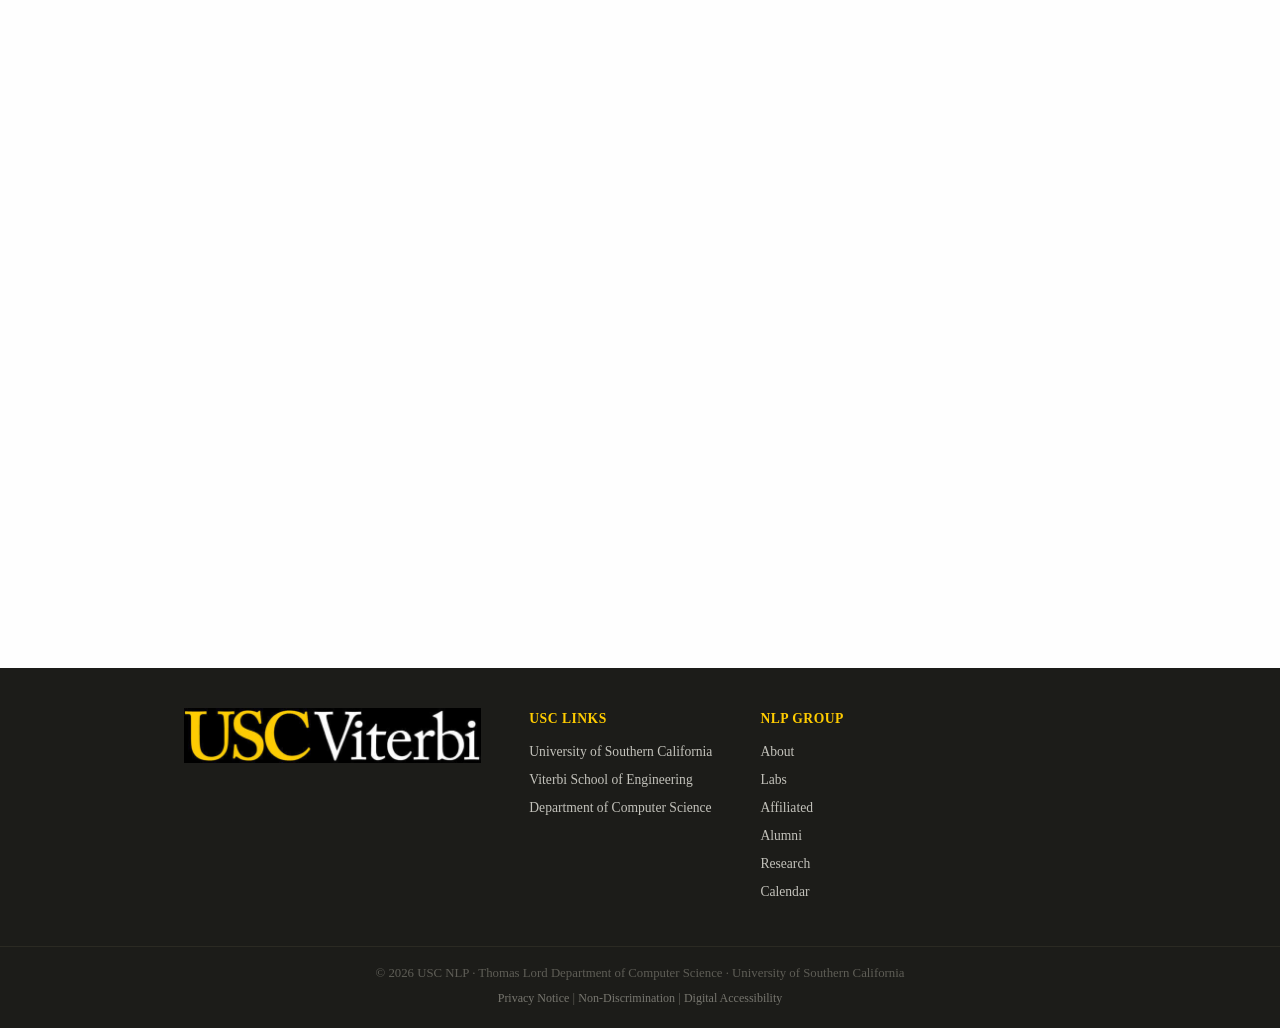
==== commit d1728bb4: "Update student images from PNG to JPG format" ====
--- a/index.html
+++ b/index.html
@@ -81,7 +81,7 @@
           <span class="name">Jacob Bremerman</span>
         </a>
         <a href="https://michaelduan8.github.io/" class="student-card">
-          <img src="images/students/michael.png" alt="Michael Duan">
+          <img src="images/students/michael.jpg" alt="Michael Duan">
           <span class="name">Michael Duan</span>
         </a>
         <a href="https://mattf1n.github.io/" class="student-card">
@@ -113,7 +113,7 @@
           <span class="name">Sahana Ramnath</span>
         </a>
         <a href="https://siyuanwangw.github.io/" class="student-card">
-          <img src="images/students/siyuan.png" alt="Siyuan Wang">
+          <img src="images/students/siyuan.jpg" alt="Siyuan Wang">
           <span class="name">Siyuan Wang</span>
         </a>
       </div>
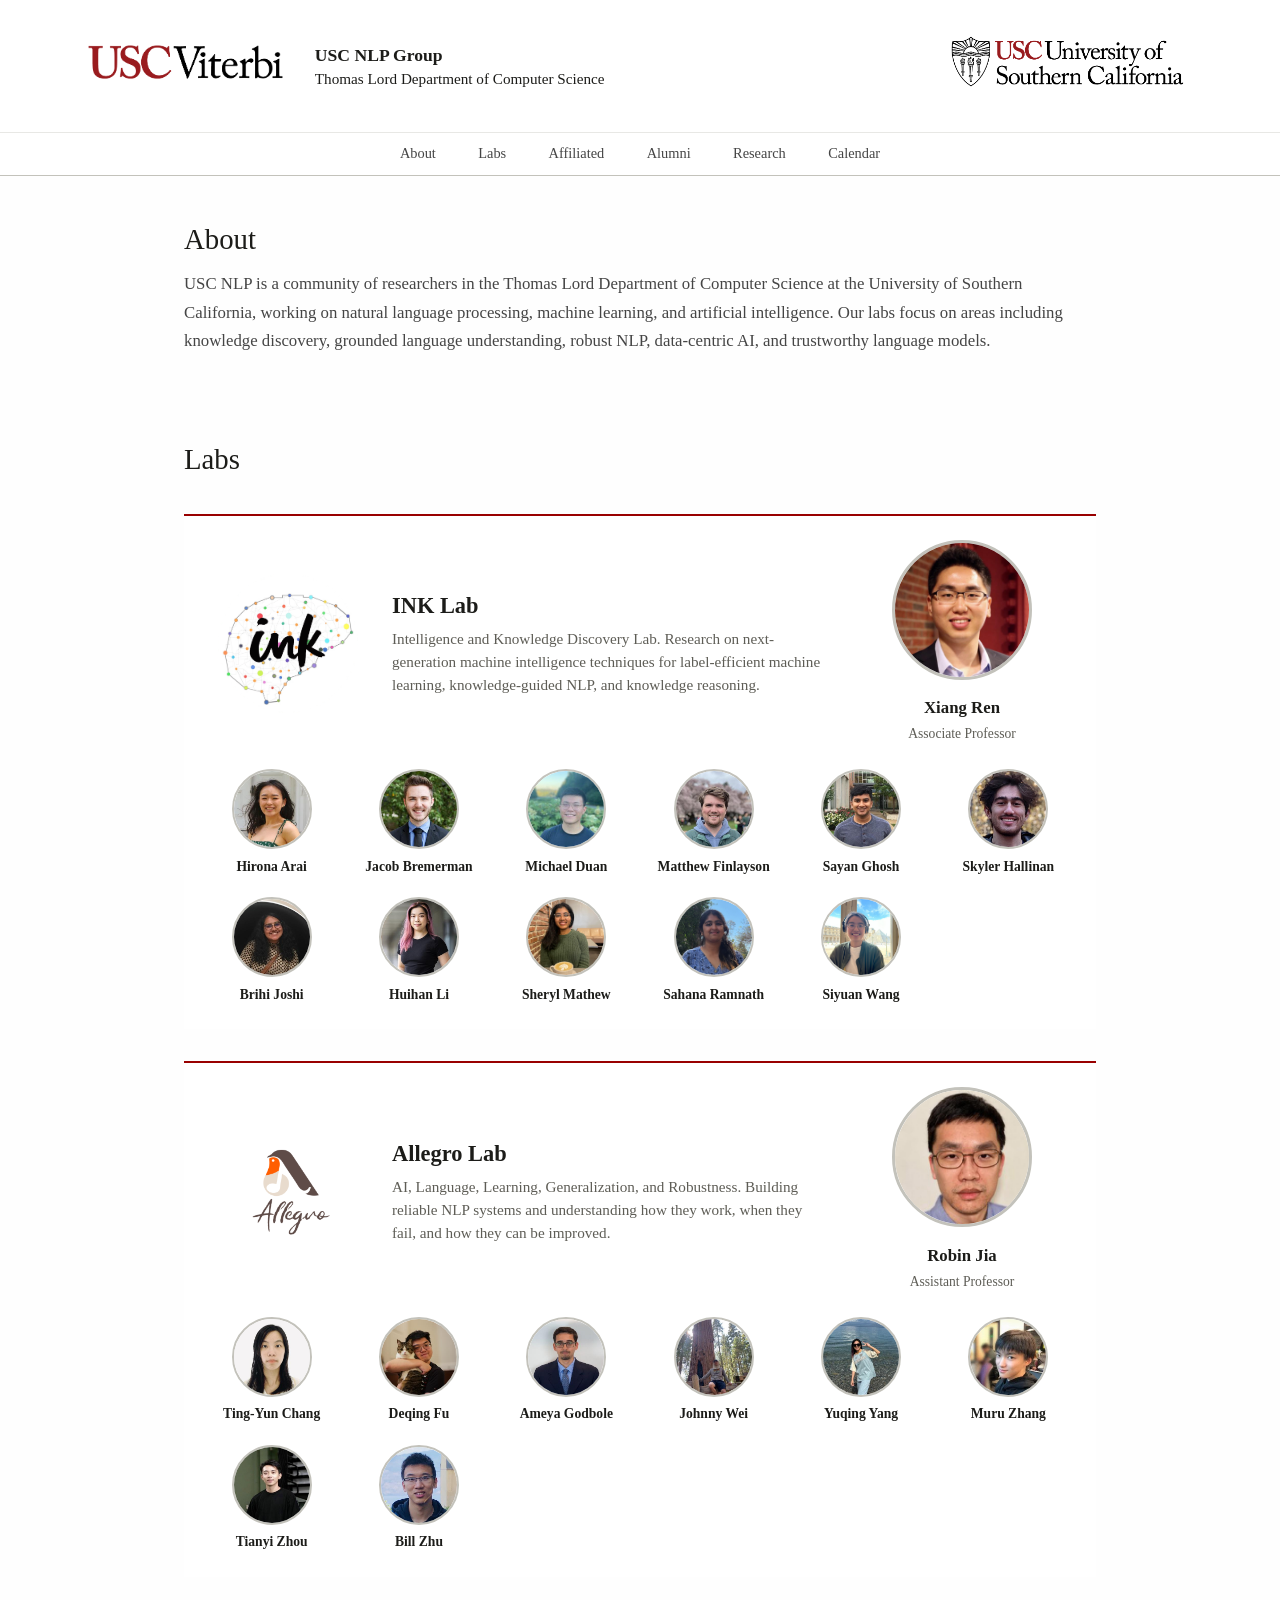
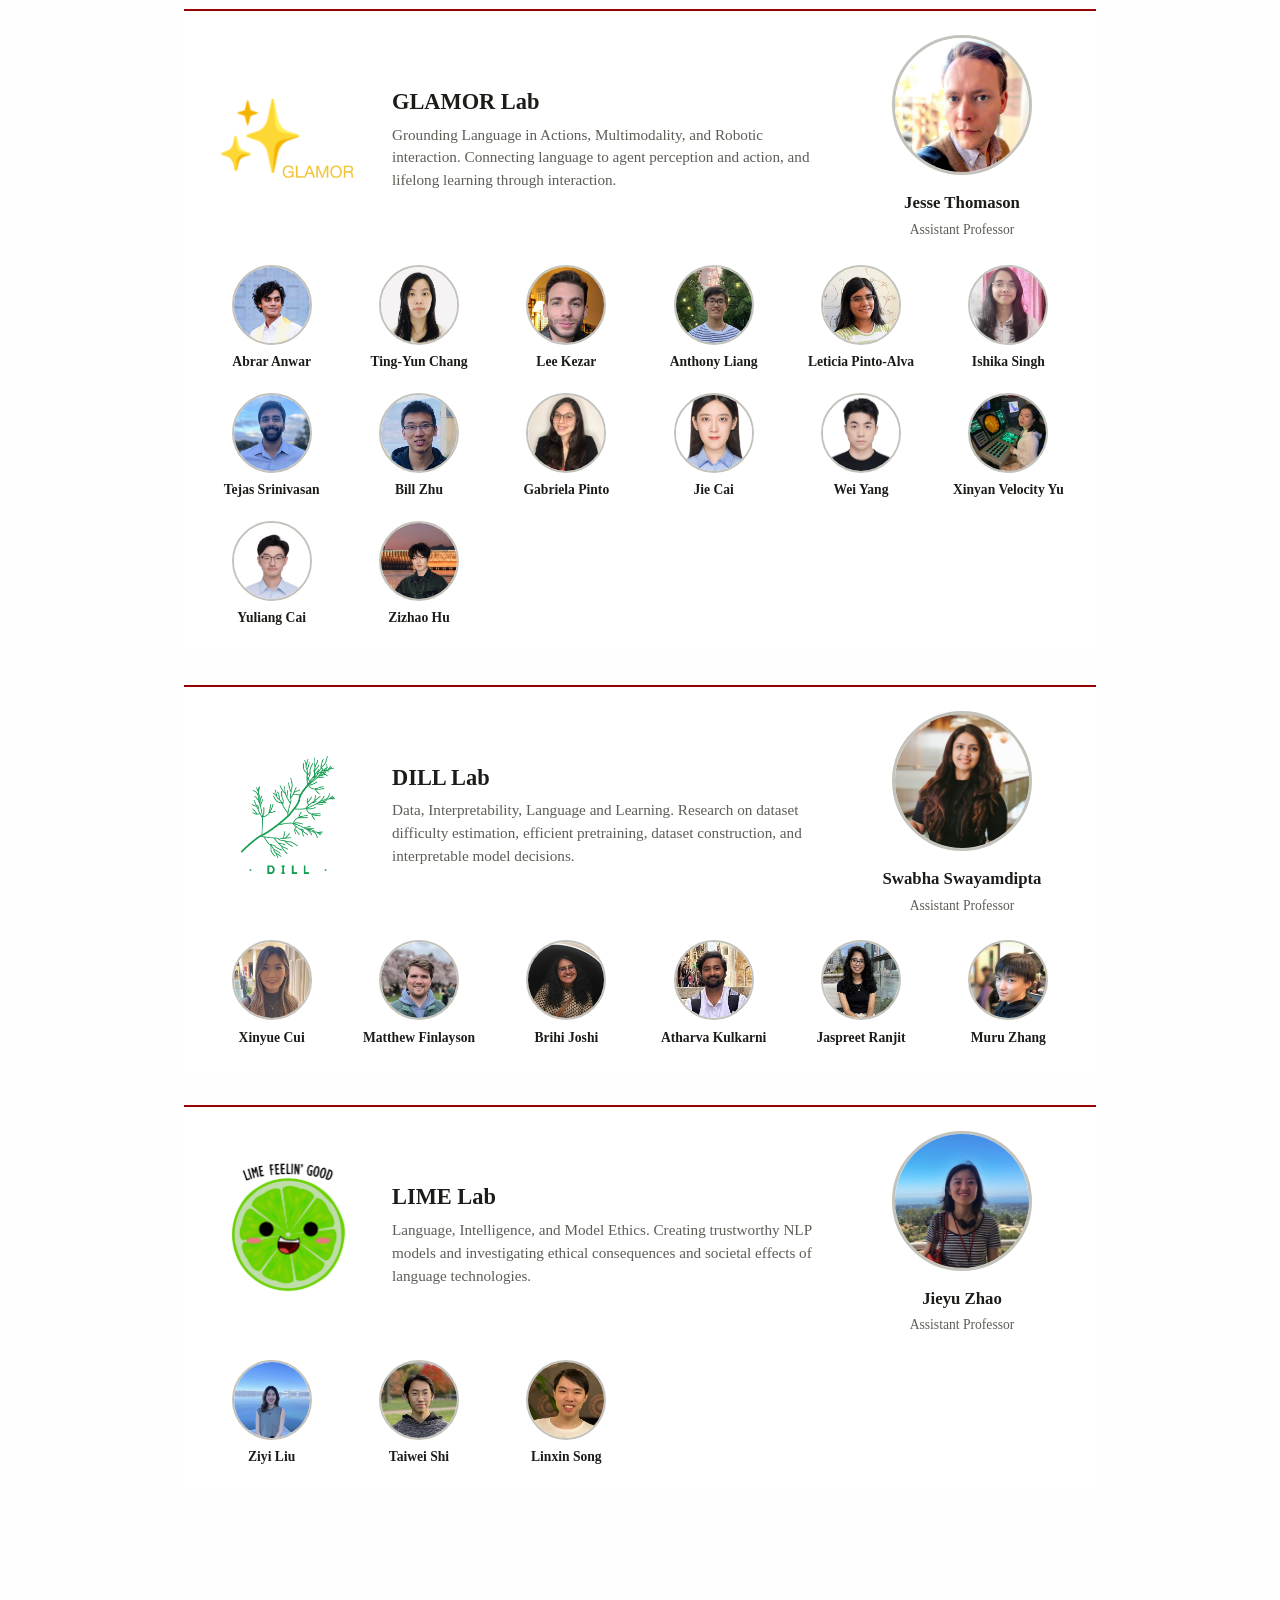
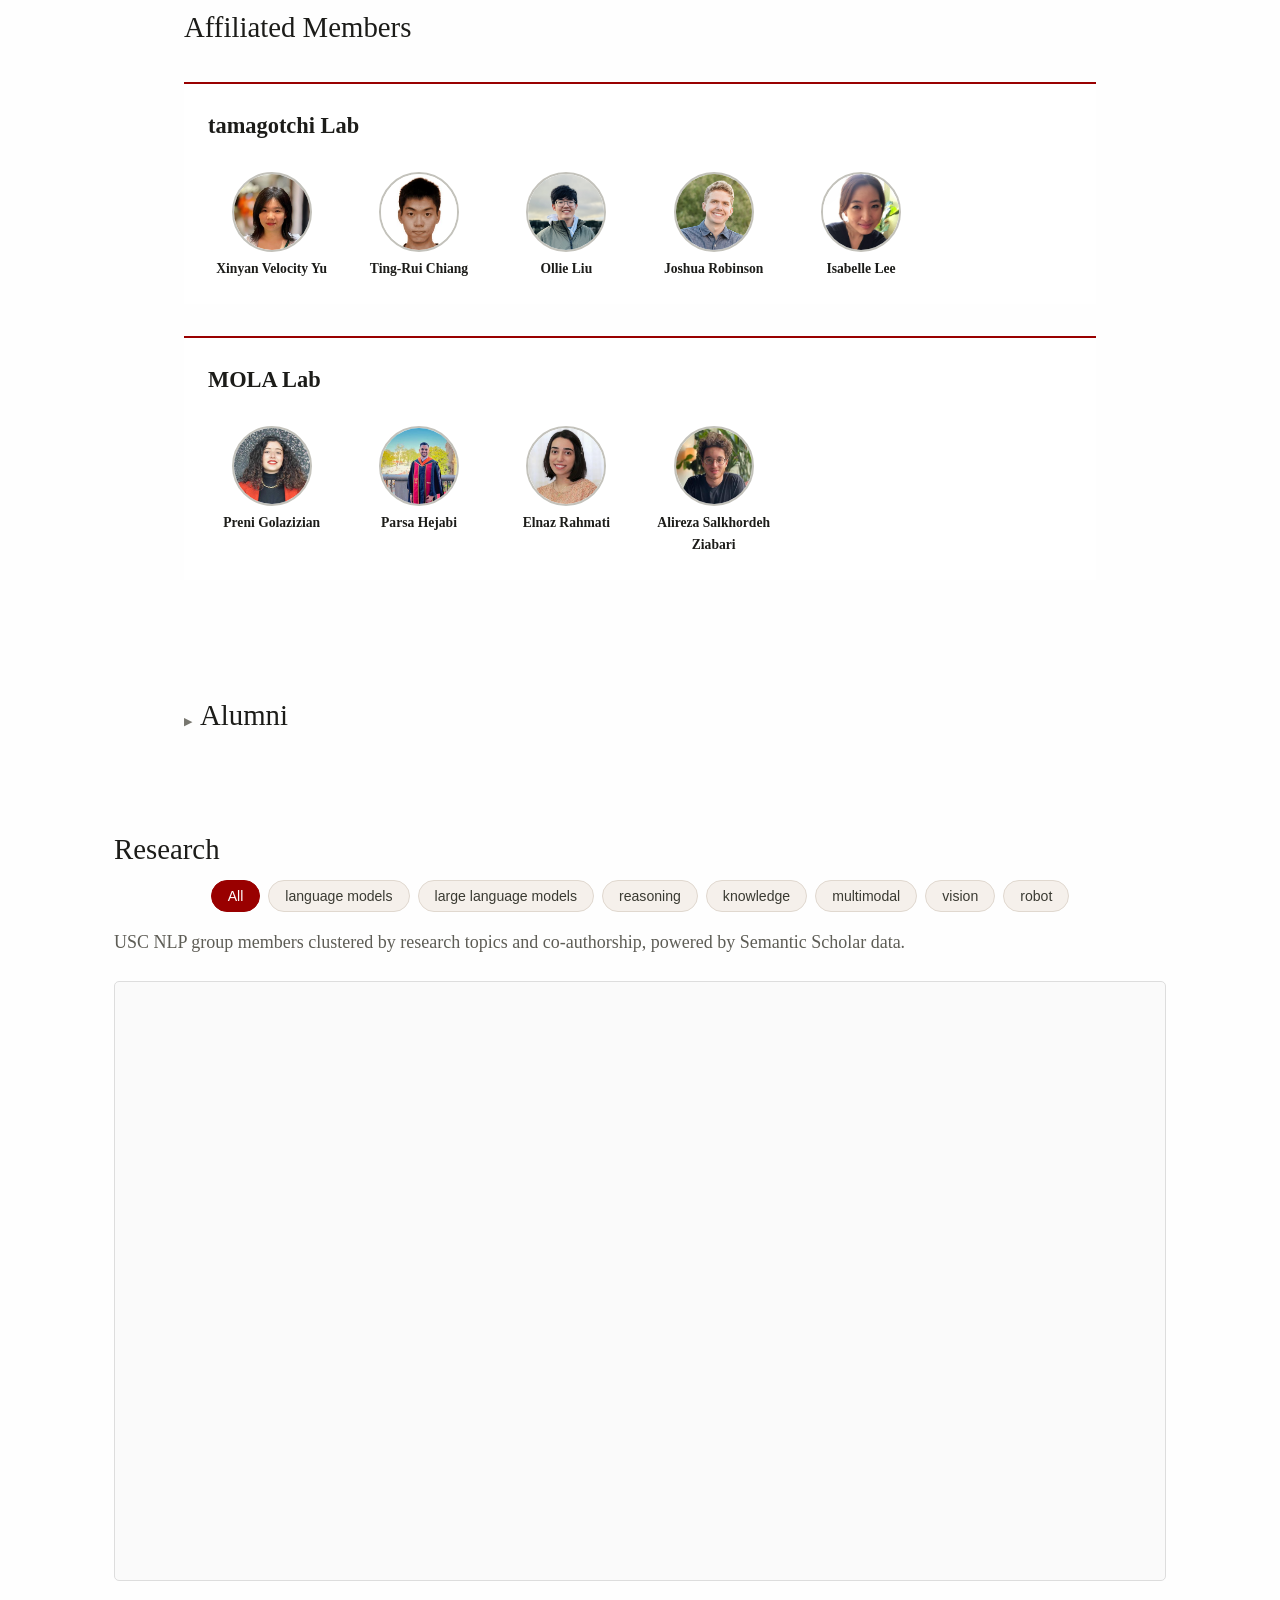
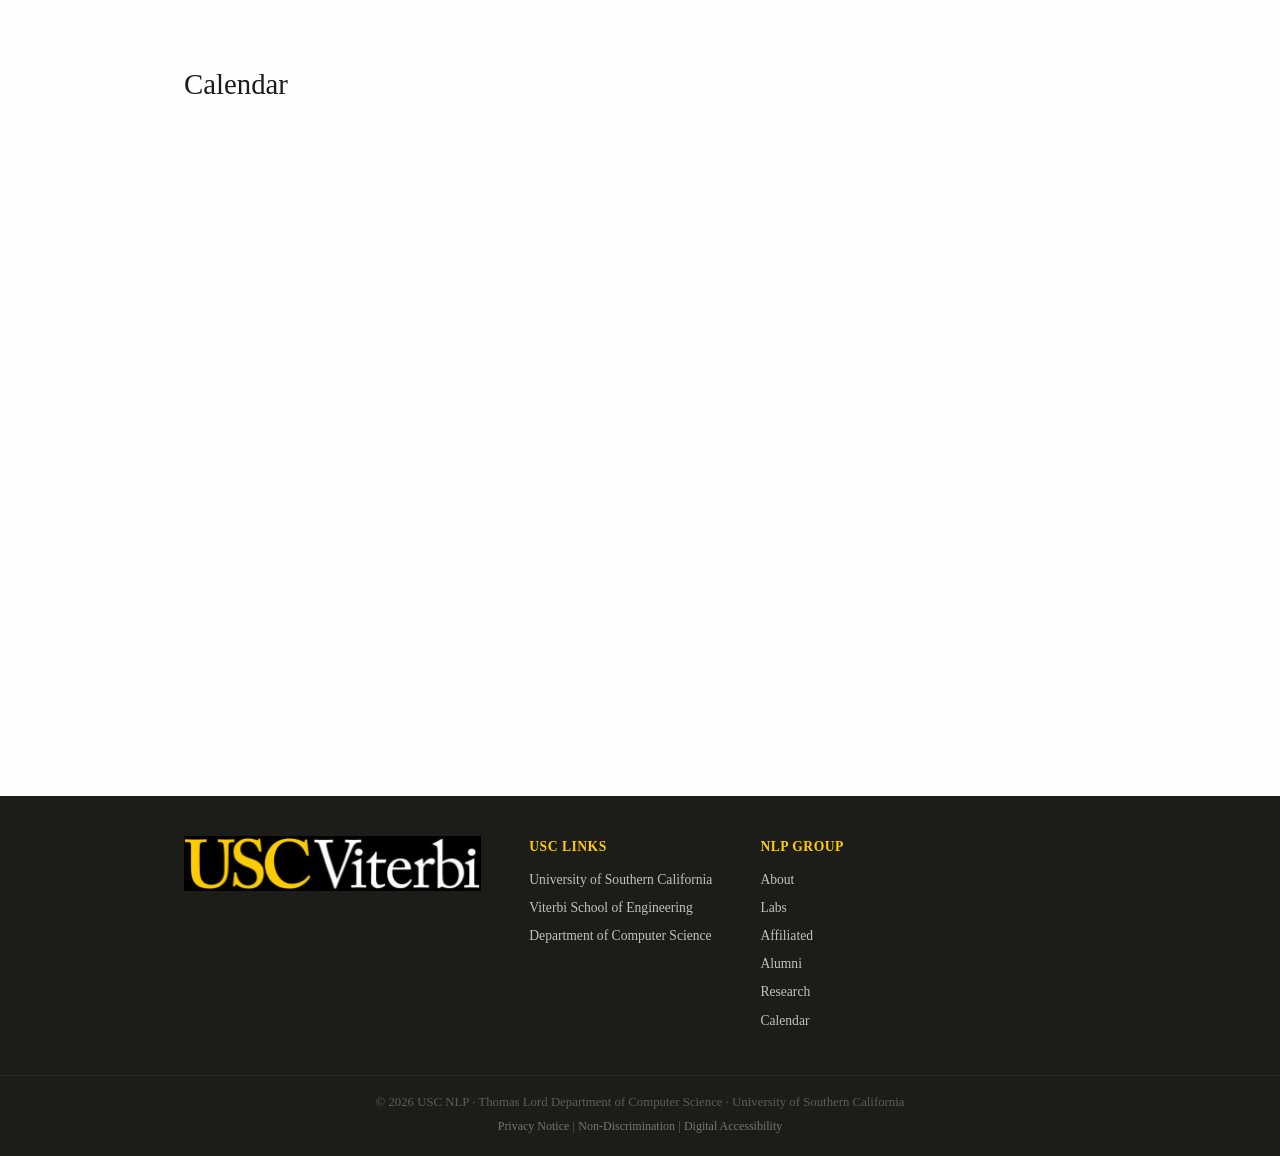
==== commit 8abaa983: "update glamor lab" ====
--- a/index.html
+++ b/index.html
@@ -221,6 +221,30 @@
         <a href="https://billzhu.me/" class="student-card">
           <img src="images/students/bill.jpeg" alt="Bill Zhu">
           <span class="name">Bill Zhu</span>
+        </a>
+        <a href="https://glamor-usc.github.io/" class="student-card">
+          <img src="images/students/gabriela.jpeg" alt="Gabriela Pinto">
+          <span class="name">Gabriela Pinto</span>
+        </a>
+        <a href="https://glamor-usc.github.io/" class="student-card">
+          <img src="images/students/jiecai.jpg" alt="Jie Cai">
+          <span class="name">Jie Cai</span>
+        </a>
+        <a href="https://weiyang930.github.io/" class="student-card">
+          <img src="images/students/wei.jpg" alt="Wei Yang">
+          <span class="name">Wei Yang</span>
+        </a>
+        <a href="https://velocitycavalry.github.io/" class="student-card">
+          <img src="images/students/velocity.jpeg" alt="Xinyan Velocity Yu">
+          <span class="name">Xinyan Velocity Yu</span>
+        </a>
+        <a href="https://glamor-usc.github.io/" class="student-card">
+          <img src="images/students/yuliang.jpg" alt="Yuliang Cai">
+          <span class="name">Yuliang Cai</span>
+        </a>
+        <a href="https://zizhaohu.com/" class="student-card">
+          <img src="images/students/zizhao.jpg" alt="Zizhao Hu">
+          <span class="name">Zizhao Hu</span>
         </a>
       </div>
     </div>
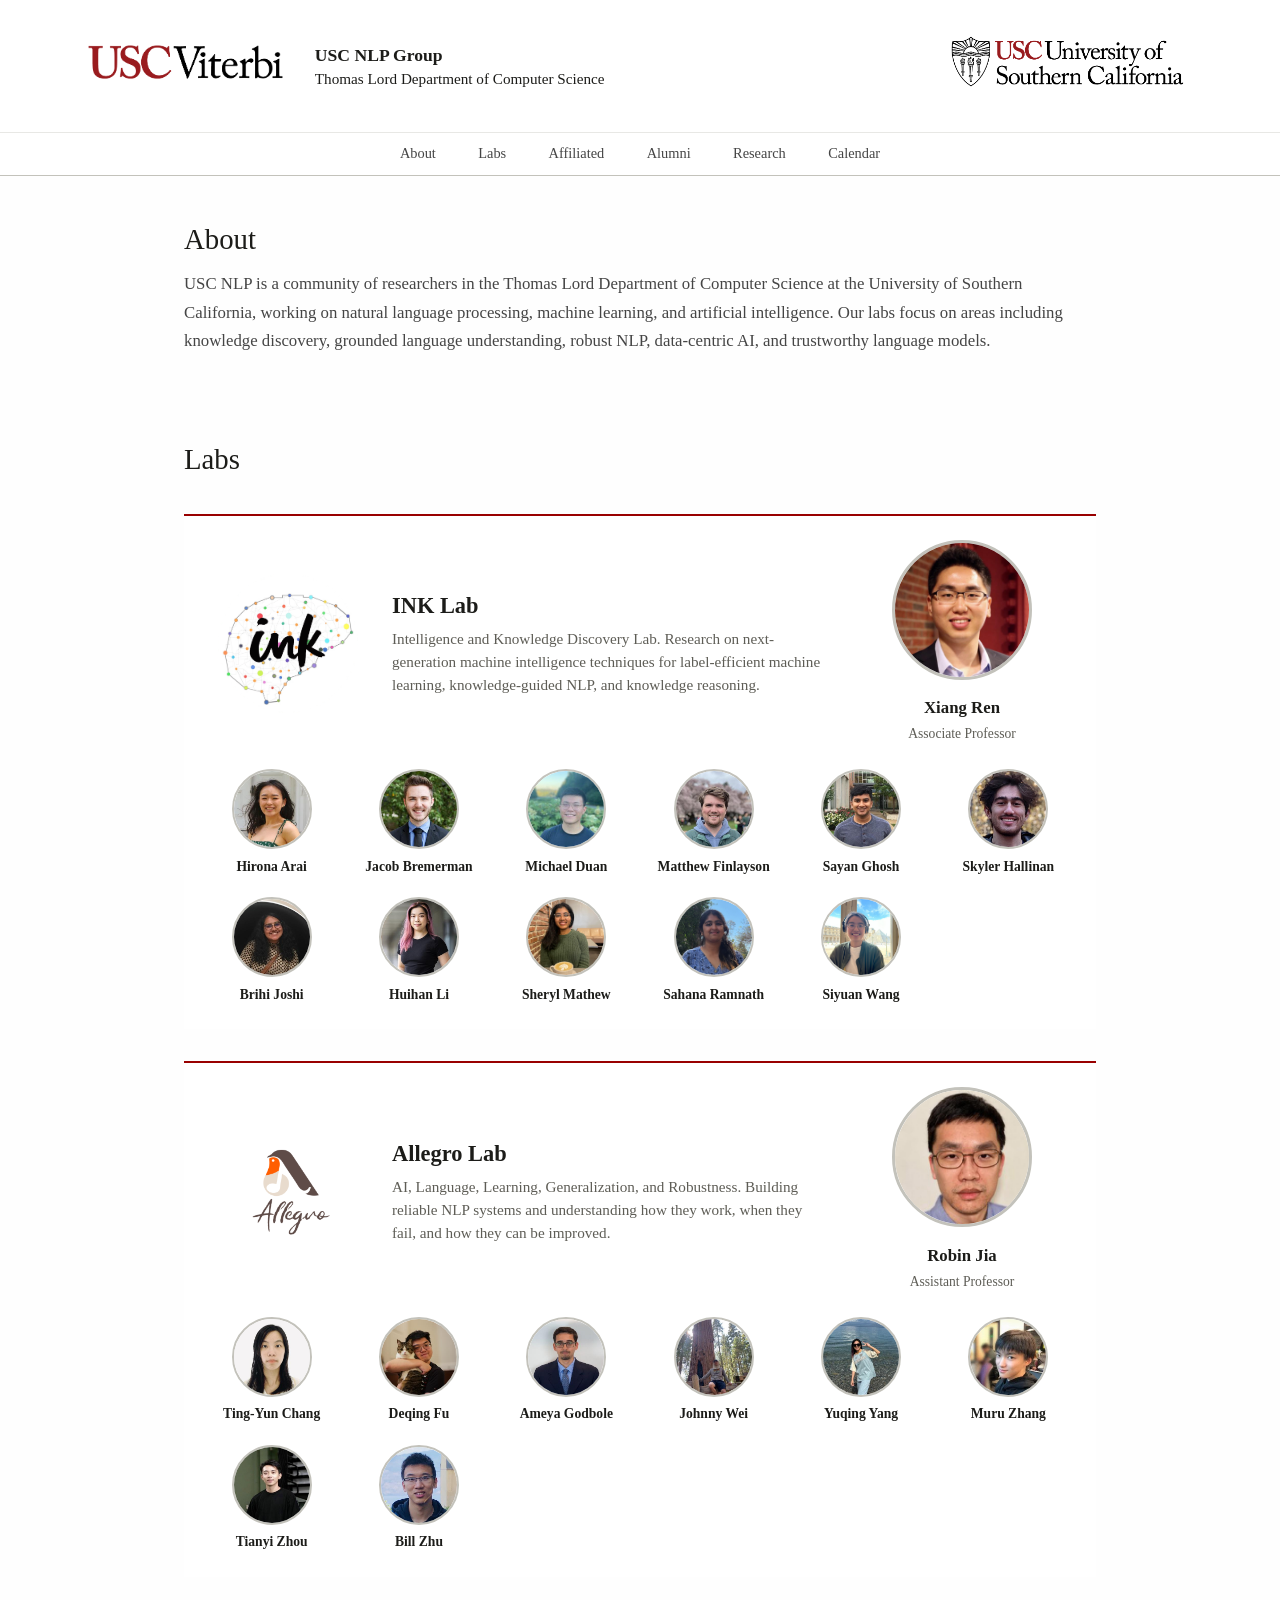
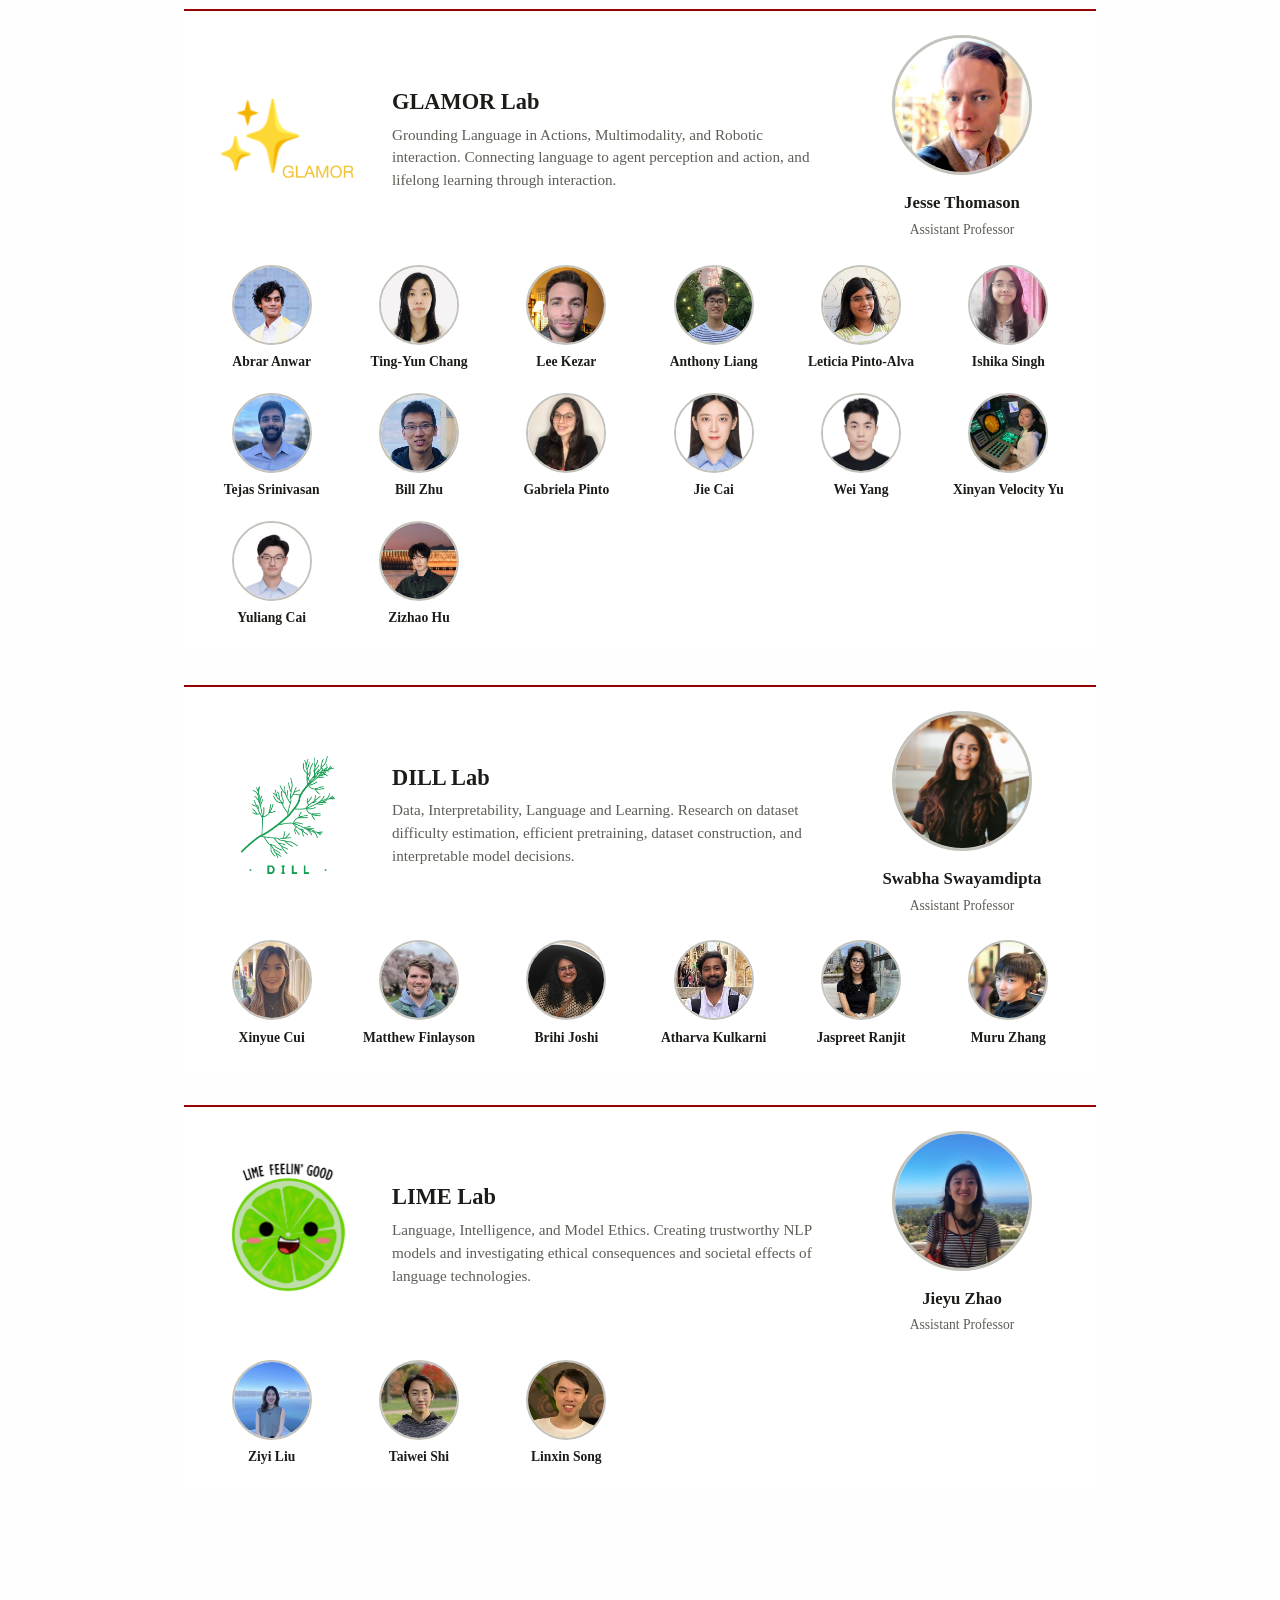
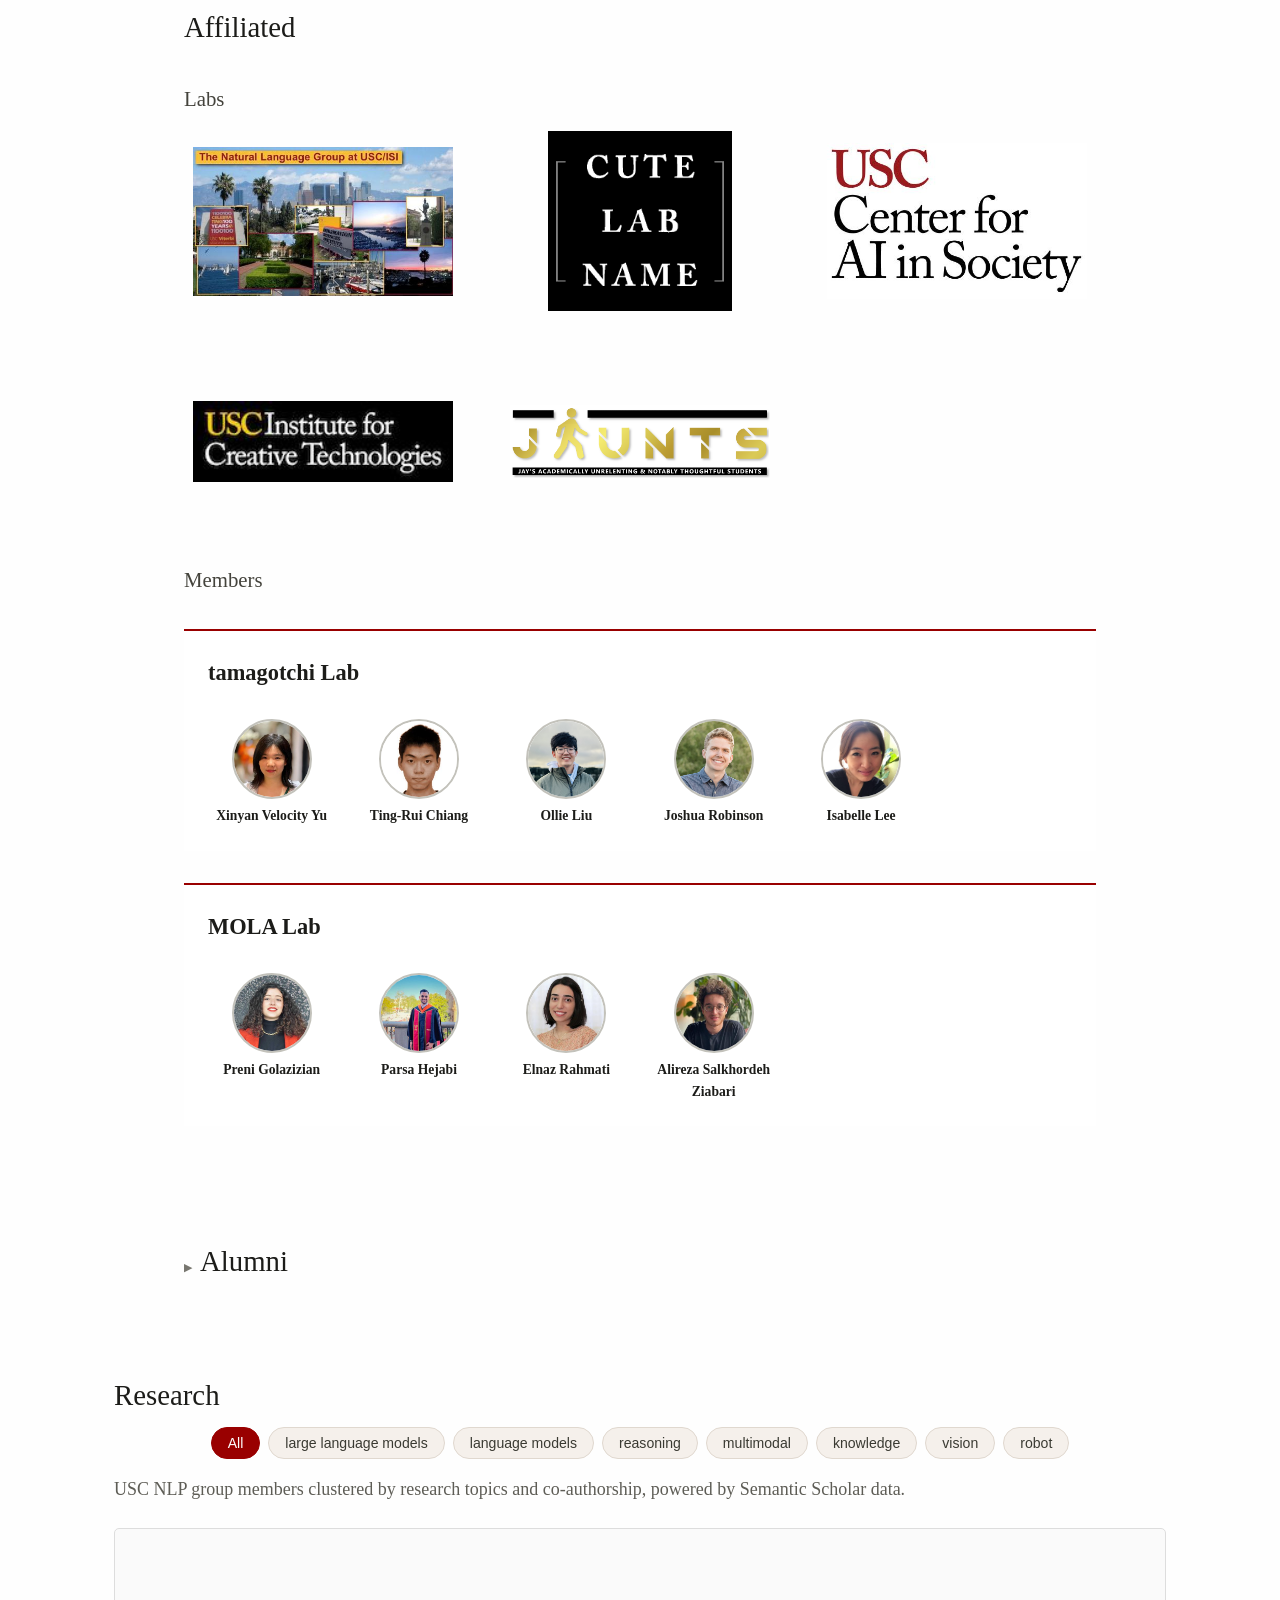
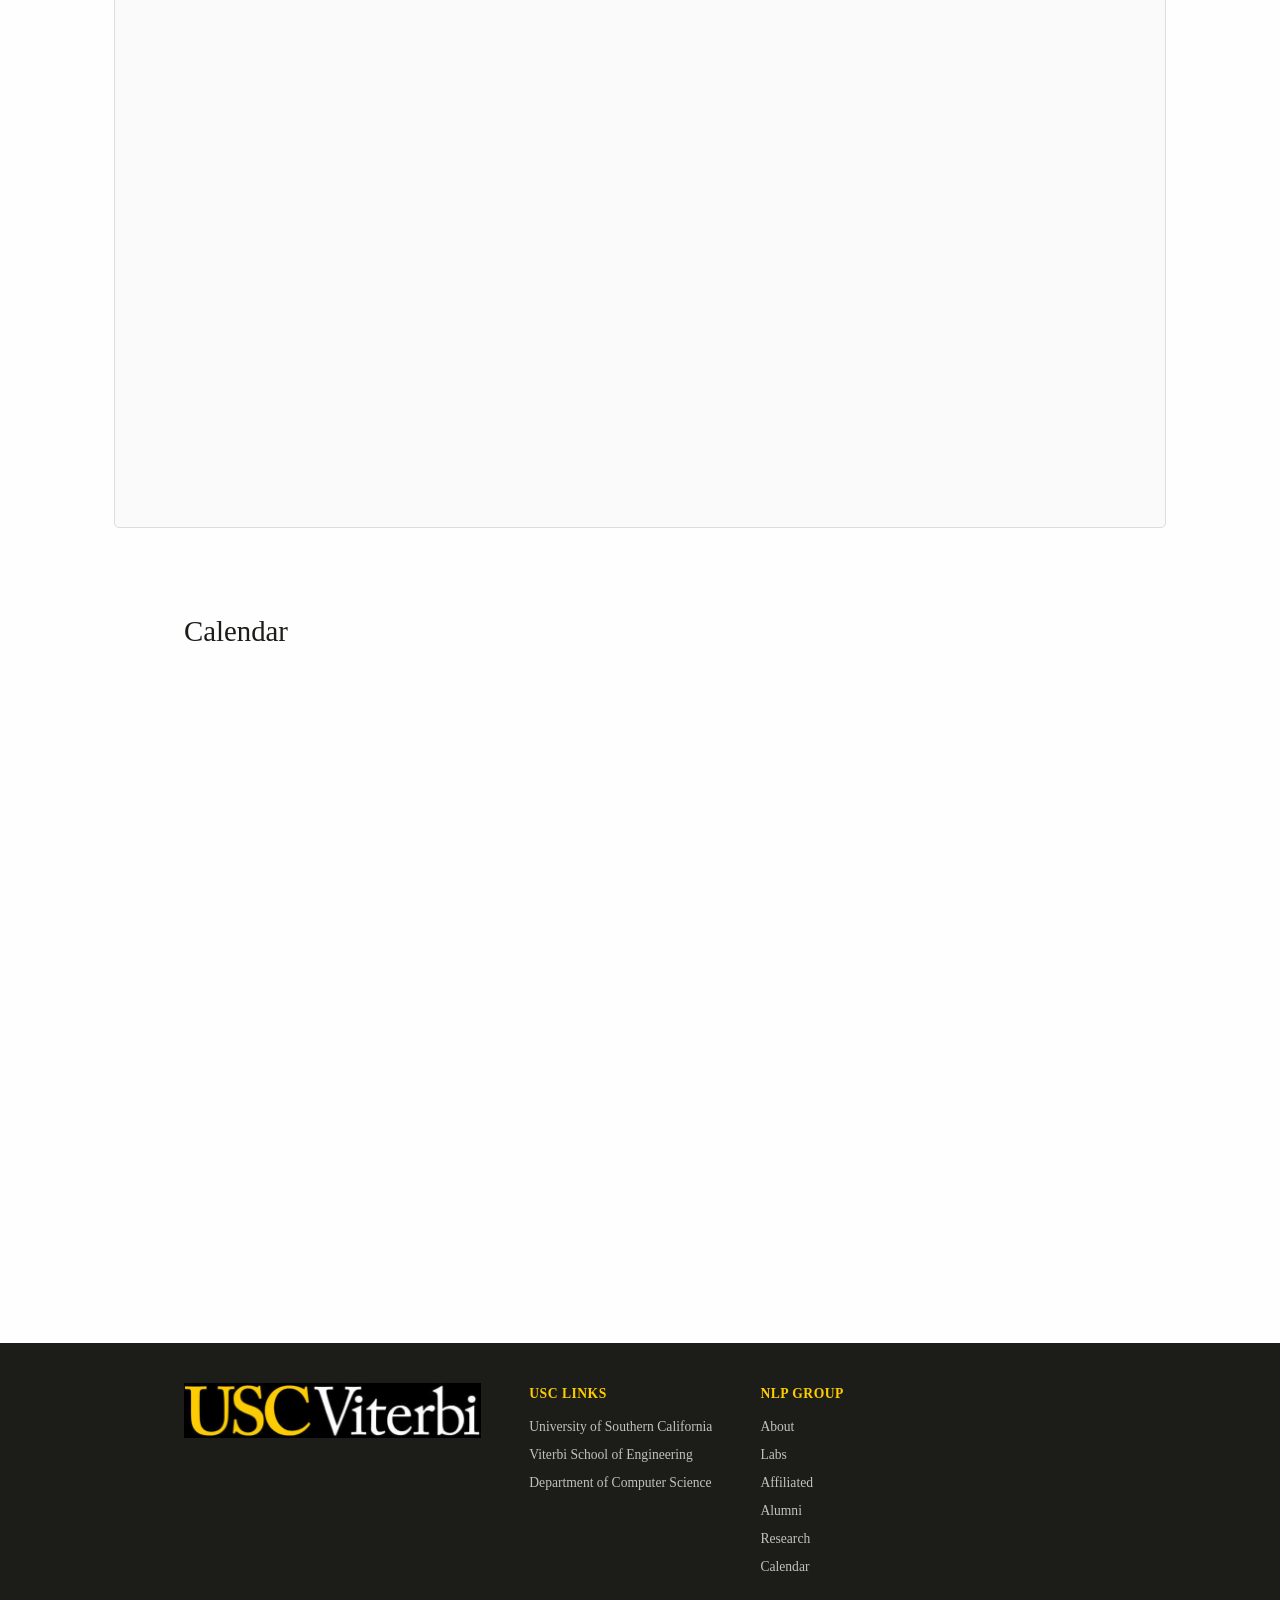
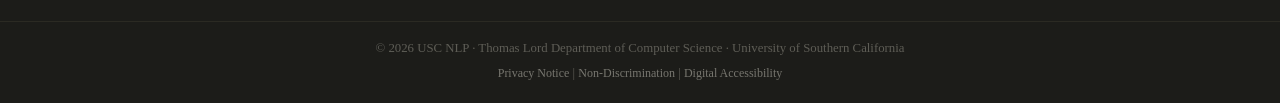
==== commit ec45e1e8: "Restore affiliated labs section with logo grid Split Affiliated section into Labs and Members subsec" ====
--- a/index.html
+++ b/index.html
@@ -330,9 +330,20 @@
 
   </section>
 
-  <!-- ====== AFFILIATED GROUPS ====== -->
+  <!-- ====== AFFILIATED ====== -->
   <section id="affiliated">
-    <h2>Affiliated Members</h2>
+    <h2>Affiliated</h2>
+
+    <h3>Labs</h3>
+    <div class="affiliated-labs">
+      <a href="https://www.isi.edu/research-groups-nlg/"><img src="images/labs/nlg.jpg" alt="ISI Natural Language Group"></a>
+      <a href="https://cutelab.name/index.html"><img src="images/labs/cute.png" alt="CUTE Lab"></a>
+      <a href="https://www.cais.usc.edu/"><img src="images/labs/cais.jpg" alt="USC Center for AI in Society"></a>
+      <a href="https://nld.ict.usc.edu/group/"><img src="images/labs/ict.jpeg" alt="ICT Natural Language Dialogue Group"></a>
+      <a href="https://www.jauntslab.org/"><img src="images/labs/jaunts.png" alt="JAUNTS"></a>
+    </div>
+
+    <h3>Members</h3>
 
     <!-- ========== tamagotchi ========== -->
     <div class="lab-group">
--- a/style.css
+++ b/style.css
@@ -146,6 +146,30 @@
   color: #454545;
   line-height: 1.7;
 }
+
+/* === Affiliated Labs grid === */
+.affiliated-labs {
+  display: grid;
+  grid-template-columns: repeat(3, 1fr);
+  align-items: center;
+  justify-items: center;
+  gap: 2.5rem;
+  margin: 1rem 0 2rem;
+}
+.affiliated-labs a {
+  display: inline-flex;
+  align-items: center;
+  justify-content: center;
+  width: 260px;
+  height: 180px;
+}
+.affiliated-labs img {
+  width: 100%;
+  height: 100%;
+  object-fit: contain;
+  transition: transform 0.2s;
+}
+.affiliated-labs a:hover img { transform: scale(1.05); }
 
 /* === Lab Groups === */
 .lab-group {
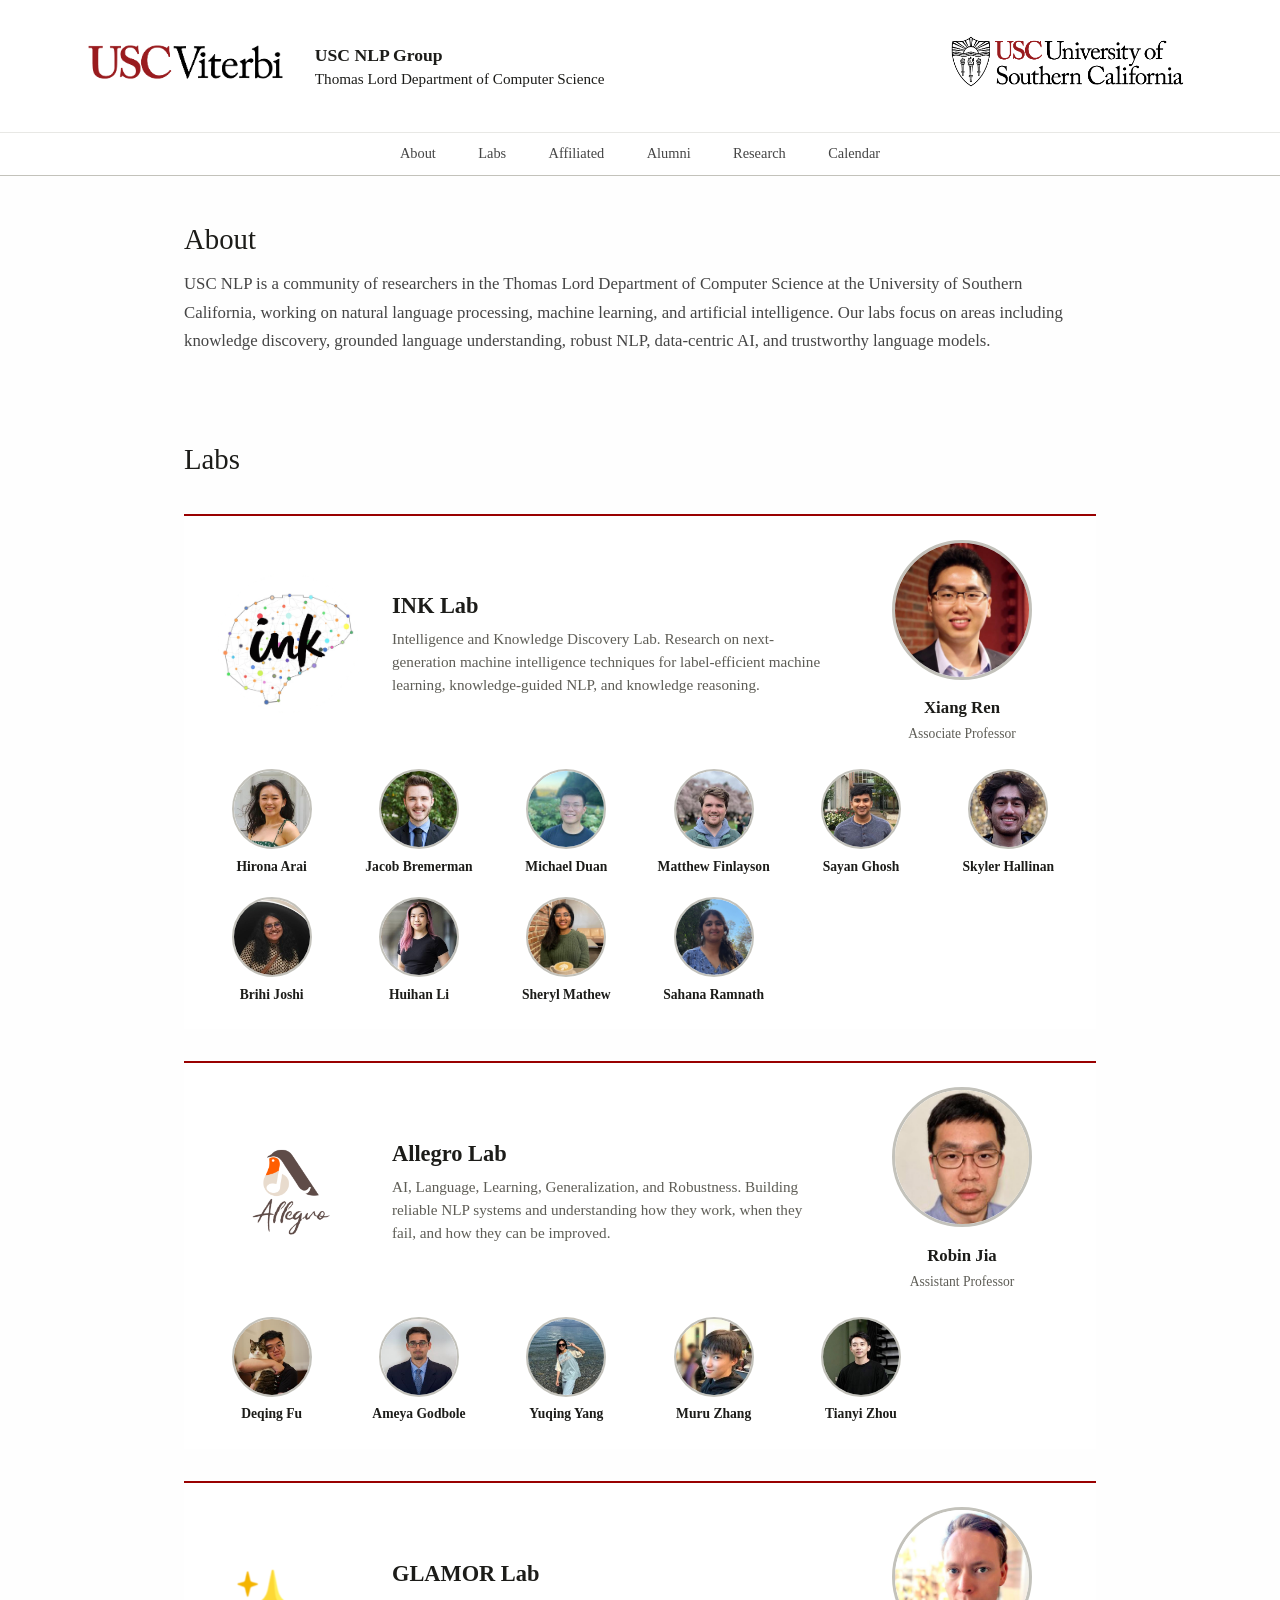
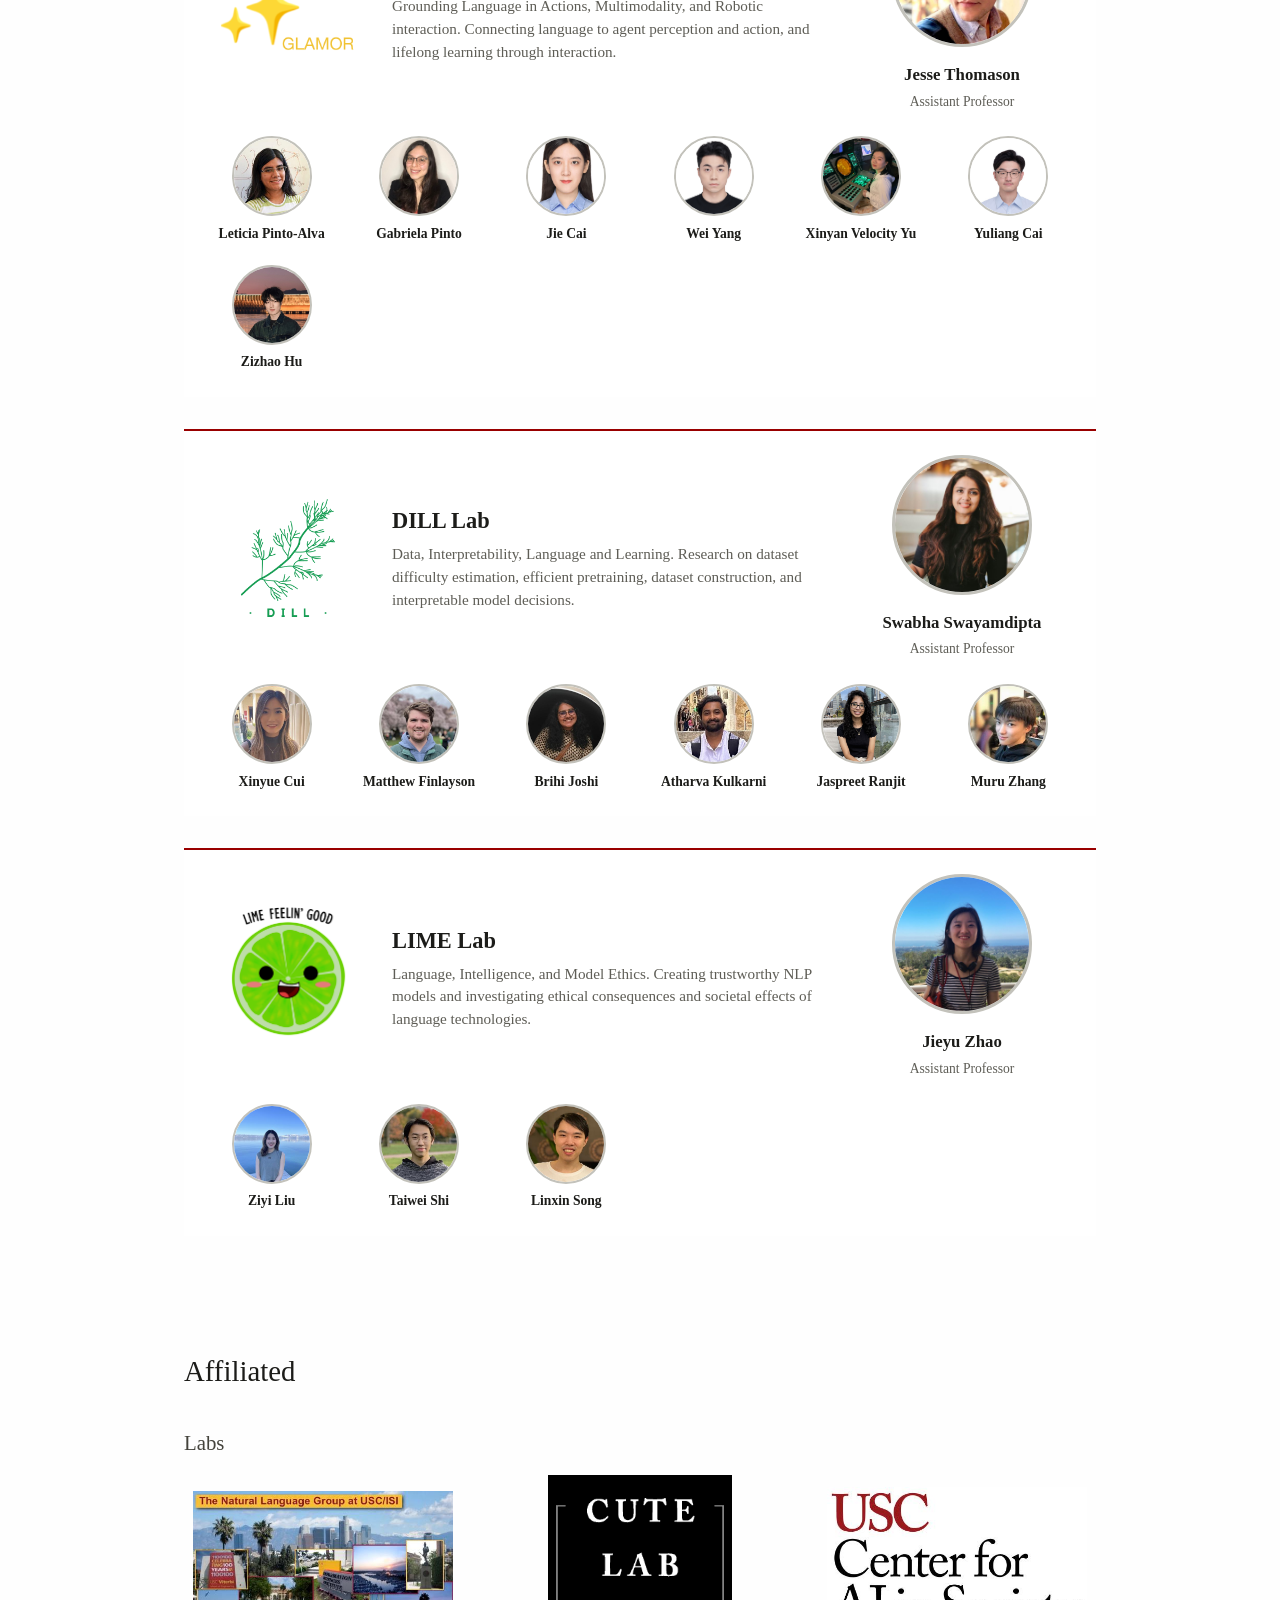
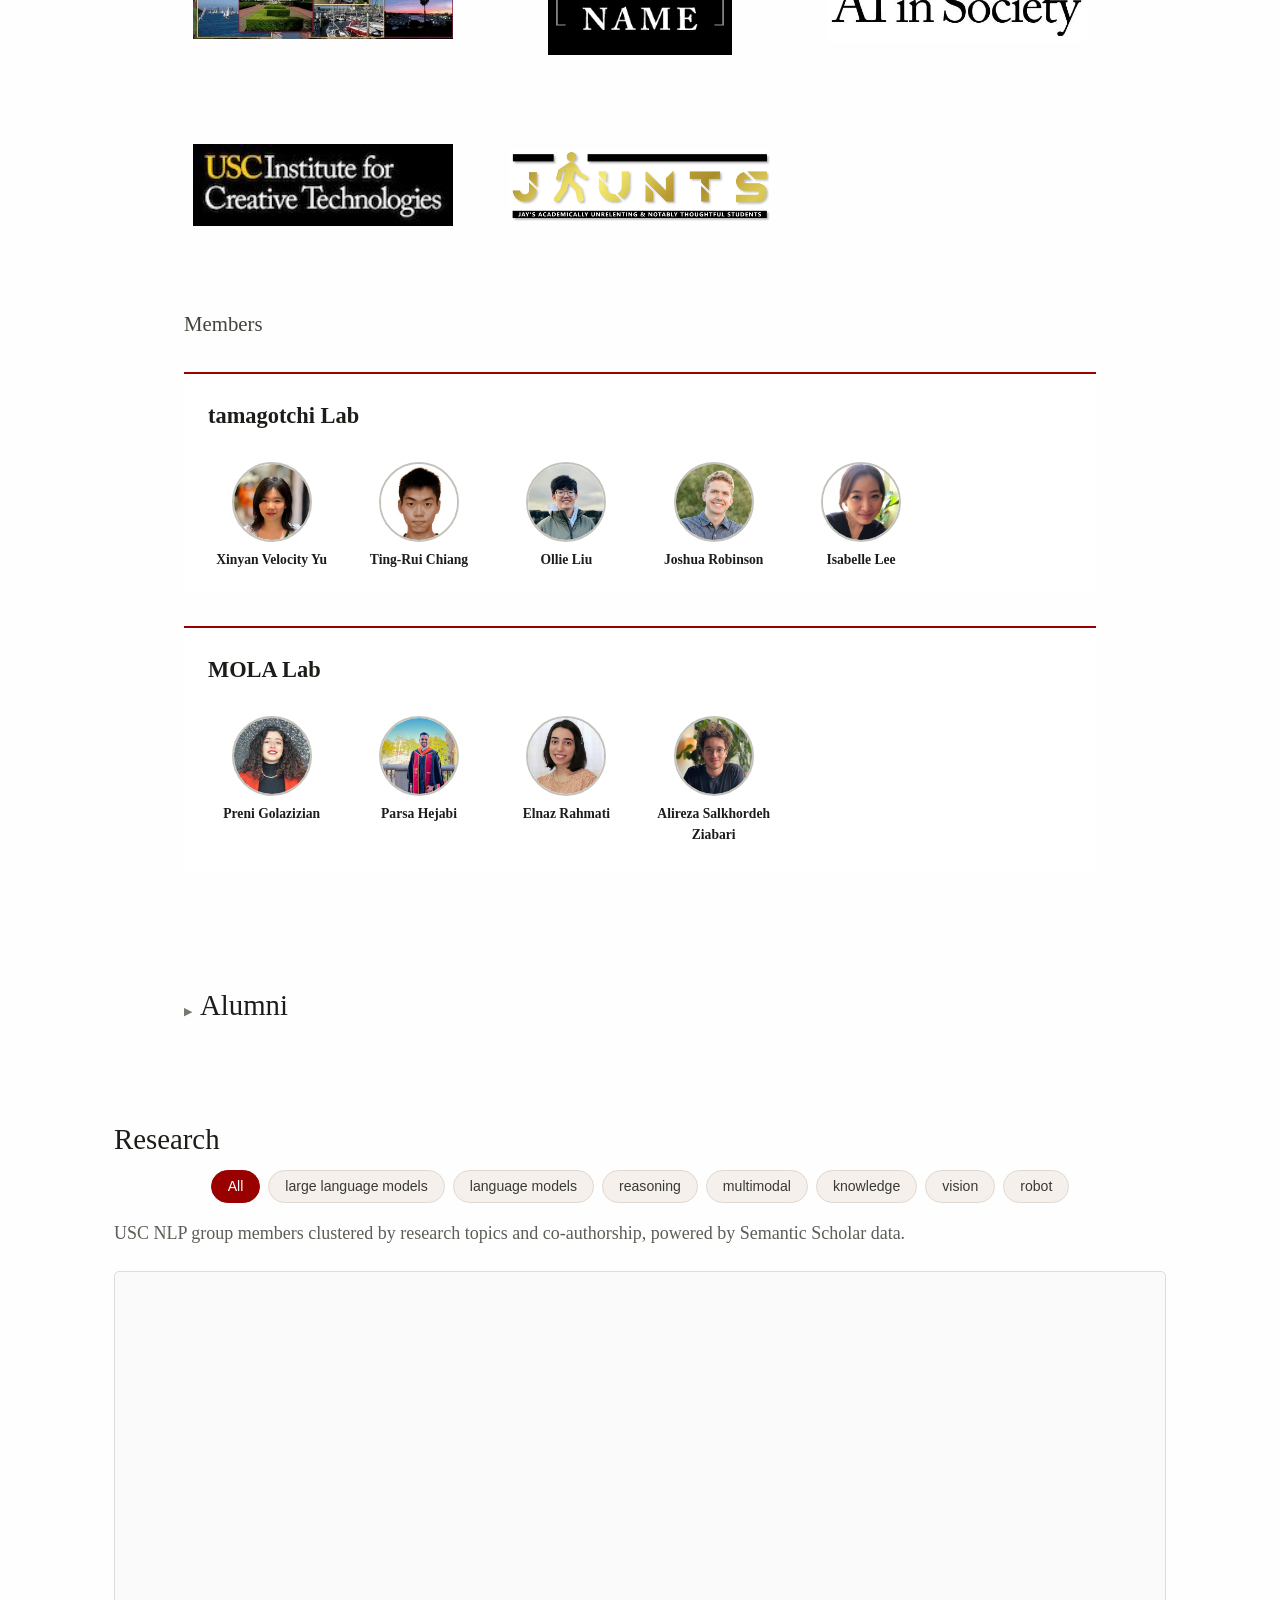
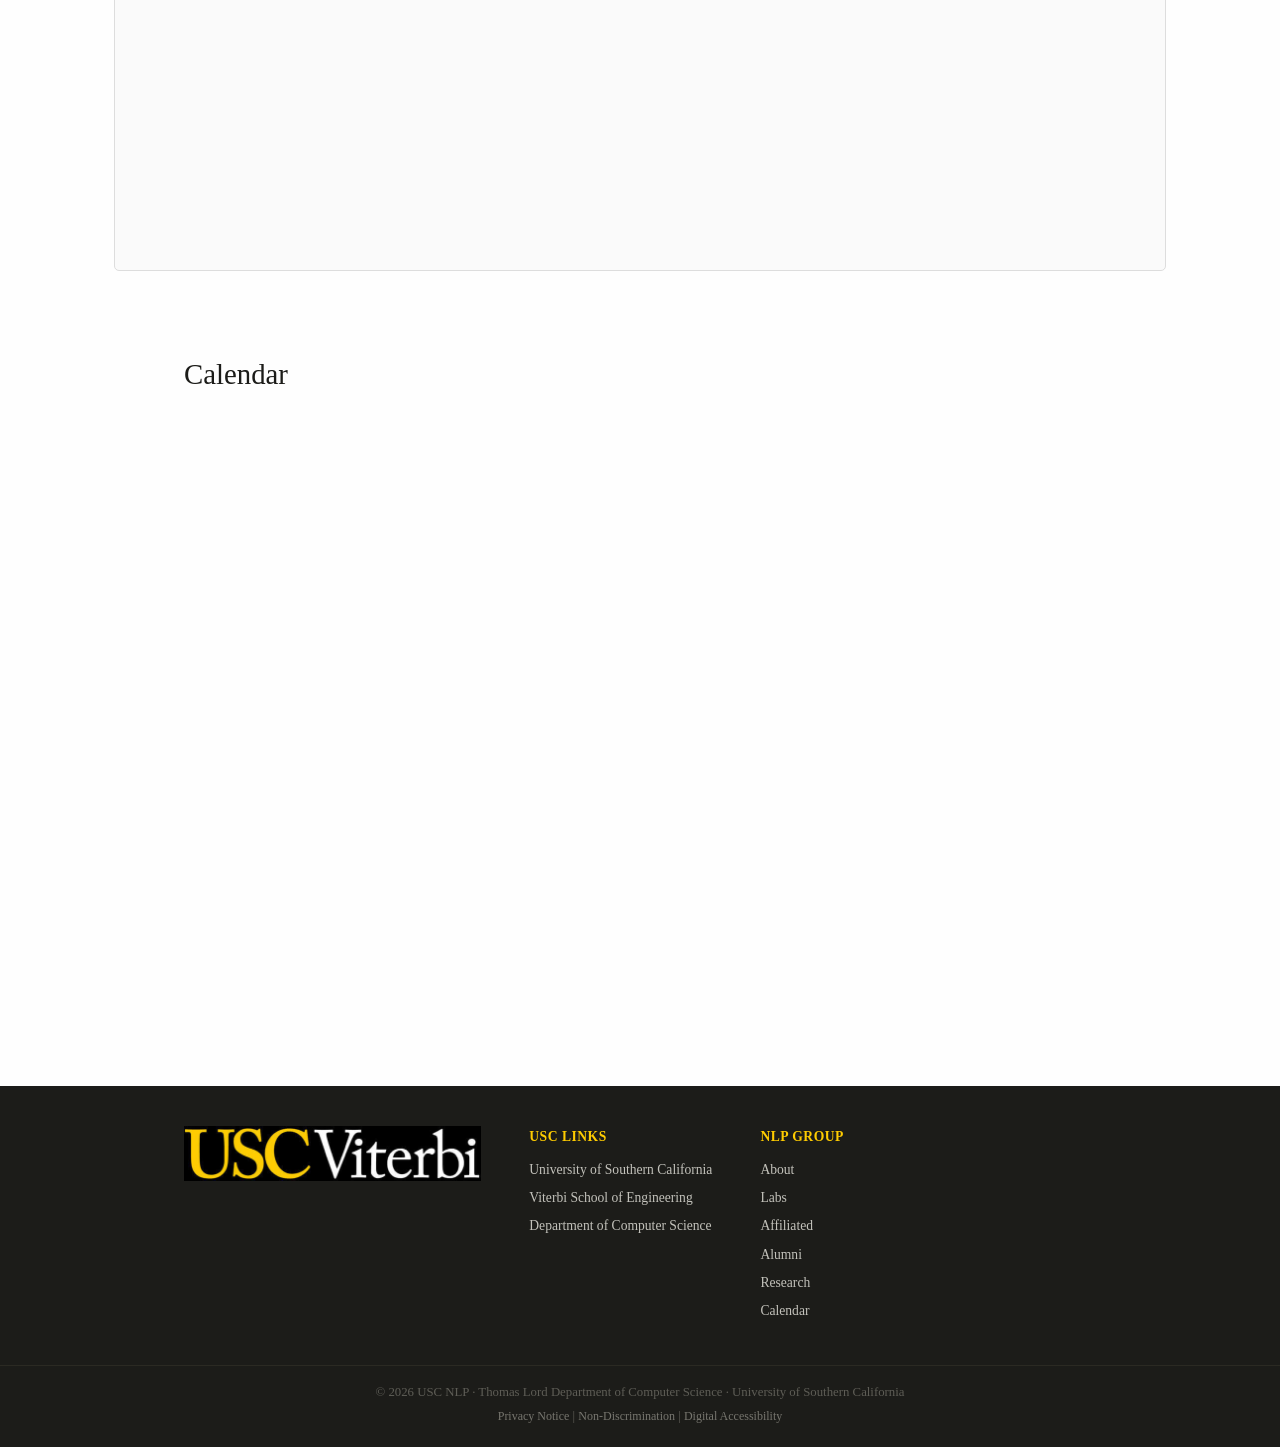
==== commit 74b8ca02: "Move graduated students to alumni section Co-Authored-By: Claude Sonnet 4.6 <noreply@anthropic.com>" ====
--- a/index.html
+++ b/index.html
@@ -112,10 +112,6 @@
           <img src="images/students/sahana.jpg" alt="Sahana Ramnath">
           <span class="name">Sahana Ramnath</span>
         </a>
-        <a href="https://siyuanwangw.github.io/" class="student-card">
-          <img src="images/students/siyuan.jpg" alt="Siyuan Wang">
-          <span class="name">Siyuan Wang</span>
-        </a>
       </div>
     </div>
     <!-- ========== END INK Lab ========== -->
@@ -137,10 +133,6 @@
         </div>
       </div>
       <div class="students-grid">
-        <a href="https://terachang.github.io/" class="student-card">
-          <img src="images/students/ting-yun.jpg" alt="Ting-Yun Chang">
-          <span class="name">Ting-Yun Chang</span>
-        </a>
         <a href="https://sites.google.com/usc.edu/deqingfu" class="student-card">
           <img src="images/students/deqing.jpeg" alt="Deqing Fu">
           <span class="name">Deqing Fu</span>
@@ -149,10 +141,6 @@
           <img src="images/students/ameya.jpg" alt="Ameya Godbole">
           <span class="name">Ameya Godbole</span>
         </a>
-        <a href="javascript:void(0)" class="student-card" id="johnny-card">
-          <img src="images/students/johnny.jpg" alt="Johnny Wei">
-          <span class="name">Johnny Wei</span>
-        </a>
         <a href="https://ayyyq.github.io/" class="student-card">
           <img src="images/students/yuqing.jpg" alt="Yuqing Yang">
           <span class="name">Yuqing Yang</span>
@@ -164,10 +152,6 @@
         <a href="https://kevinzhoutianyi.github.io/" class="student-card">
           <img src="images/students/tianyi.jpg" alt="Tianyi Zhou">
           <span class="name">Tianyi Zhou</span>
-        </a>
-        <a href="https://billzhu.me/" class="student-card">
-          <img src="images/students/bill.jpeg" alt="Bill Zhu">
-          <span class="name">Bill Zhu</span>
         </a>
       </div>
     </div>
@@ -190,37 +174,9 @@
         </div>
       </div>
       <div class="students-grid">
-        <a href="https://abraranwar.github.io/" class="student-card">
-          <img src="images/students/abrar.png" alt="Abrar Anwar">
-          <span class="name">Abrar Anwar</span>
-        </a>
-        <a href="https://terachang.github.io/" class="student-card">
-          <img src="images/students/ting-yun.jpg" alt="Ting-Yun Chang">
-          <span class="name">Ting-Yun Chang</span>
-        </a>
-        <a href="https://leekezar.github.io/" class="student-card">
-          <img src="images/students/lee.jpeg" alt="Lee Kezar">
-          <span class="name">Lee Kezar</span>
-        </a>
-        <a href="https://aliang8.github.io/" class="student-card">
-          <img src="images/students/anthony.jpeg" alt="Anthony Liang">
-          <span class="name">Anthony Liang</span>
-        </a>
         <a href="https://leticiapinto.github.io/" class="student-card">
           <img src="images/students/leticia.jpg" alt="Leticia Pinto-Alva">
           <span class="name">Leticia Pinto-Alva</span>
-        </a>
-        <a href="https://ishikasingh.github.io/" class="student-card">
-          <img src="images/students/ishika.jpeg" alt="Ishika Singh">
-          <span class="name">Ishika Singh</span>
-        </a>
-        <a href="https://tejas1995.github.io/" class="student-card">
-          <img src="images/students/tejas.jpg" alt="Tejas Srinivasan">
-          <span class="name">Tejas Srinivasan</span>
-        </a>
-        <a href="https://billzhu.me/" class="student-card">
-          <img src="images/students/bill.jpeg" alt="Bill Zhu">
-          <span class="name">Bill Zhu</span>
         </a>
         <a href="https://glamor-usc.github.io/" class="student-card">
           <img src="images/students/gabriela.jpeg" alt="Gabriela Pinto">
@@ -407,6 +363,8 @@
     <details>
       <summary><h2>Alumni</h2></summary>
       <ul class="alumni-list">
+        <li><a href="https://abraranwar.github.io/">Abrar Anwar</a> <span class="arrow">&rarr;</span> </li>
+        <li><a href="https://terachang.github.io/">Ting-Yun Chang</a> <span class="arrow">&rarr;</span> </li>
         <li><a href="https://shushanarakelyan.github.io/">Shushan Arakelyan</a> <span class="arrow">&rarr;</span> Research Scientist @ Microsoft</li>
         <li><a href="https://aarzchan.com/">Aaron Chan</a> <span class="arrow">&rarr;</span> Research Scientist @ Meta AI</li>
         <li><a href="http://xsjin.xyz/">Xisen Jin</a> <span class="arrow">&rarr;</span> Research Scientist @ Sahara AI</li>
@@ -416,6 +374,13 @@
         <li><a href="https://soumyasanyal.github.io/">Soumya Sanyal</a> <span class="arrow">&rarr;</span> Applied Scientist @ Amazon</li>
         <li><a href="https://junyann.github.io/">Jun Yan</a> <span class="arrow">&rarr;</span> Research Scientist @ Google</li>
         <li><a href="http://yeqy.xyz/">Qinyuan Ye</a> <span class="arrow">&rarr;</span> Research Scientist @ Salesforce</li>
+        <li><a href="https://leekezar.github.io/">Lee Kezar</a> <span class="arrow">&rarr;</span> </li>
+        <li><a href="https://aliang8.github.io/">Anthony Liang</a> <span class="arrow">&rarr;</span> </li>
+        <li><a href="https://ishikasingh.github.io/">Ishika Singh</a> <span class="arrow">&rarr;</span> </li>
+        <li><a href="https://tejas1995.github.io/">Tejas Srinivasan</a> <span class="arrow">&rarr;</span> </li>
+        <li><a href="https://siyuanwangw.github.io/">Siyuan Wang</a> <span class="arrow">&rarr;</span> Postdoc @ The Chinese University of Hong Kong (CUHK)</li>
+        <li><a href="javascript:void(0)" id="johnny-card">Johnny Wei</a> <span class="arrow">&rarr;</span> </li>
+        <li><a href="https://billzhu.me/">Bill Zhu</a> <span class="arrow">&rarr;</span> </li>
         <li><a href="https://shaoxia57.github.io/">Pei Zhou</a> <span class="arrow">&rarr;</span> Senior Applied Scientist @ Microsoft</li>
       </ul>
     </details>
--- a/style.css
+++ b/style.css
@@ -555,7 +555,10 @@
   .header-logo img { height: 48px; }
   .header-dept { font-size: 0.8rem; }
   .header-dept strong { font-size: 0.95rem; }
-  .header-usc img { height: 72px; }
+  .header-usc { display: none; }
+
+  .affiliated-labs { grid-template-columns: repeat(2, 1fr); gap: 1rem; }
+  .affiliated-labs a { width: 100%; height: 110px; }
 
   .header-nav .nav-links {
     display: none;
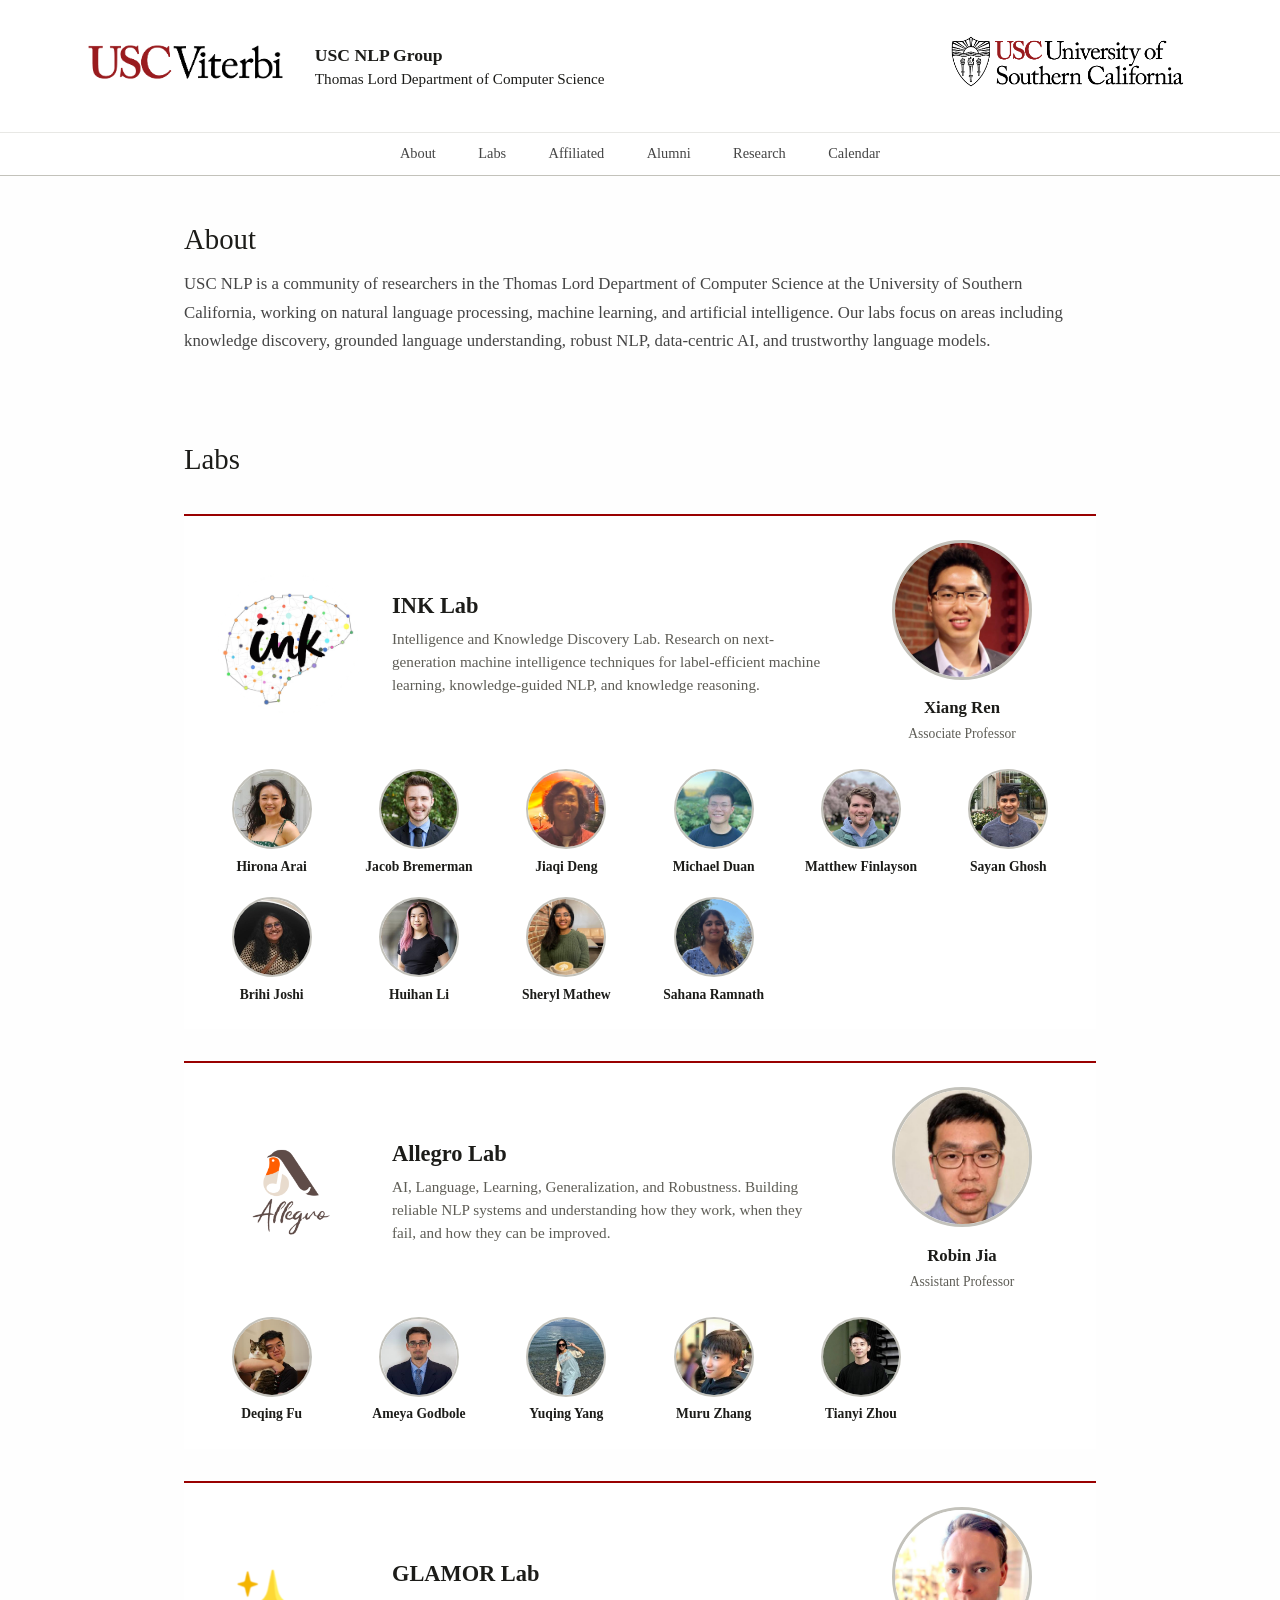
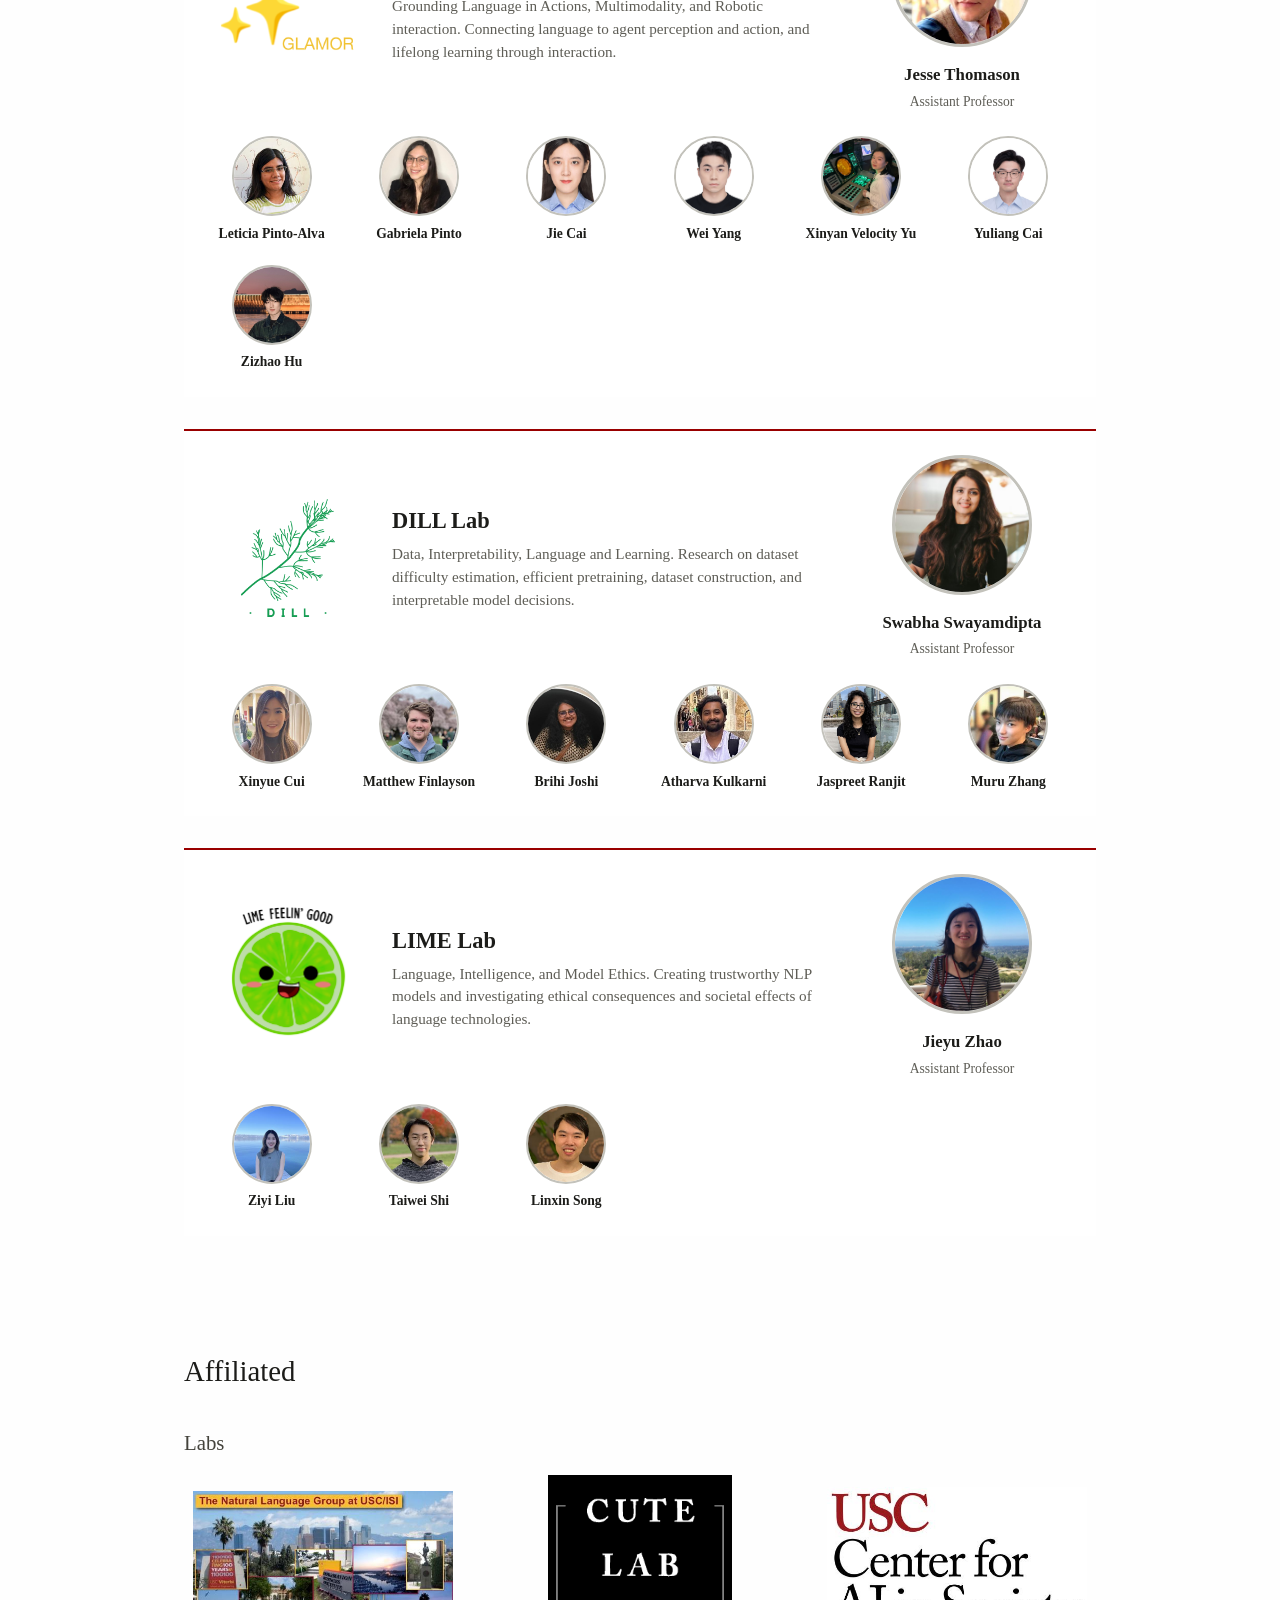
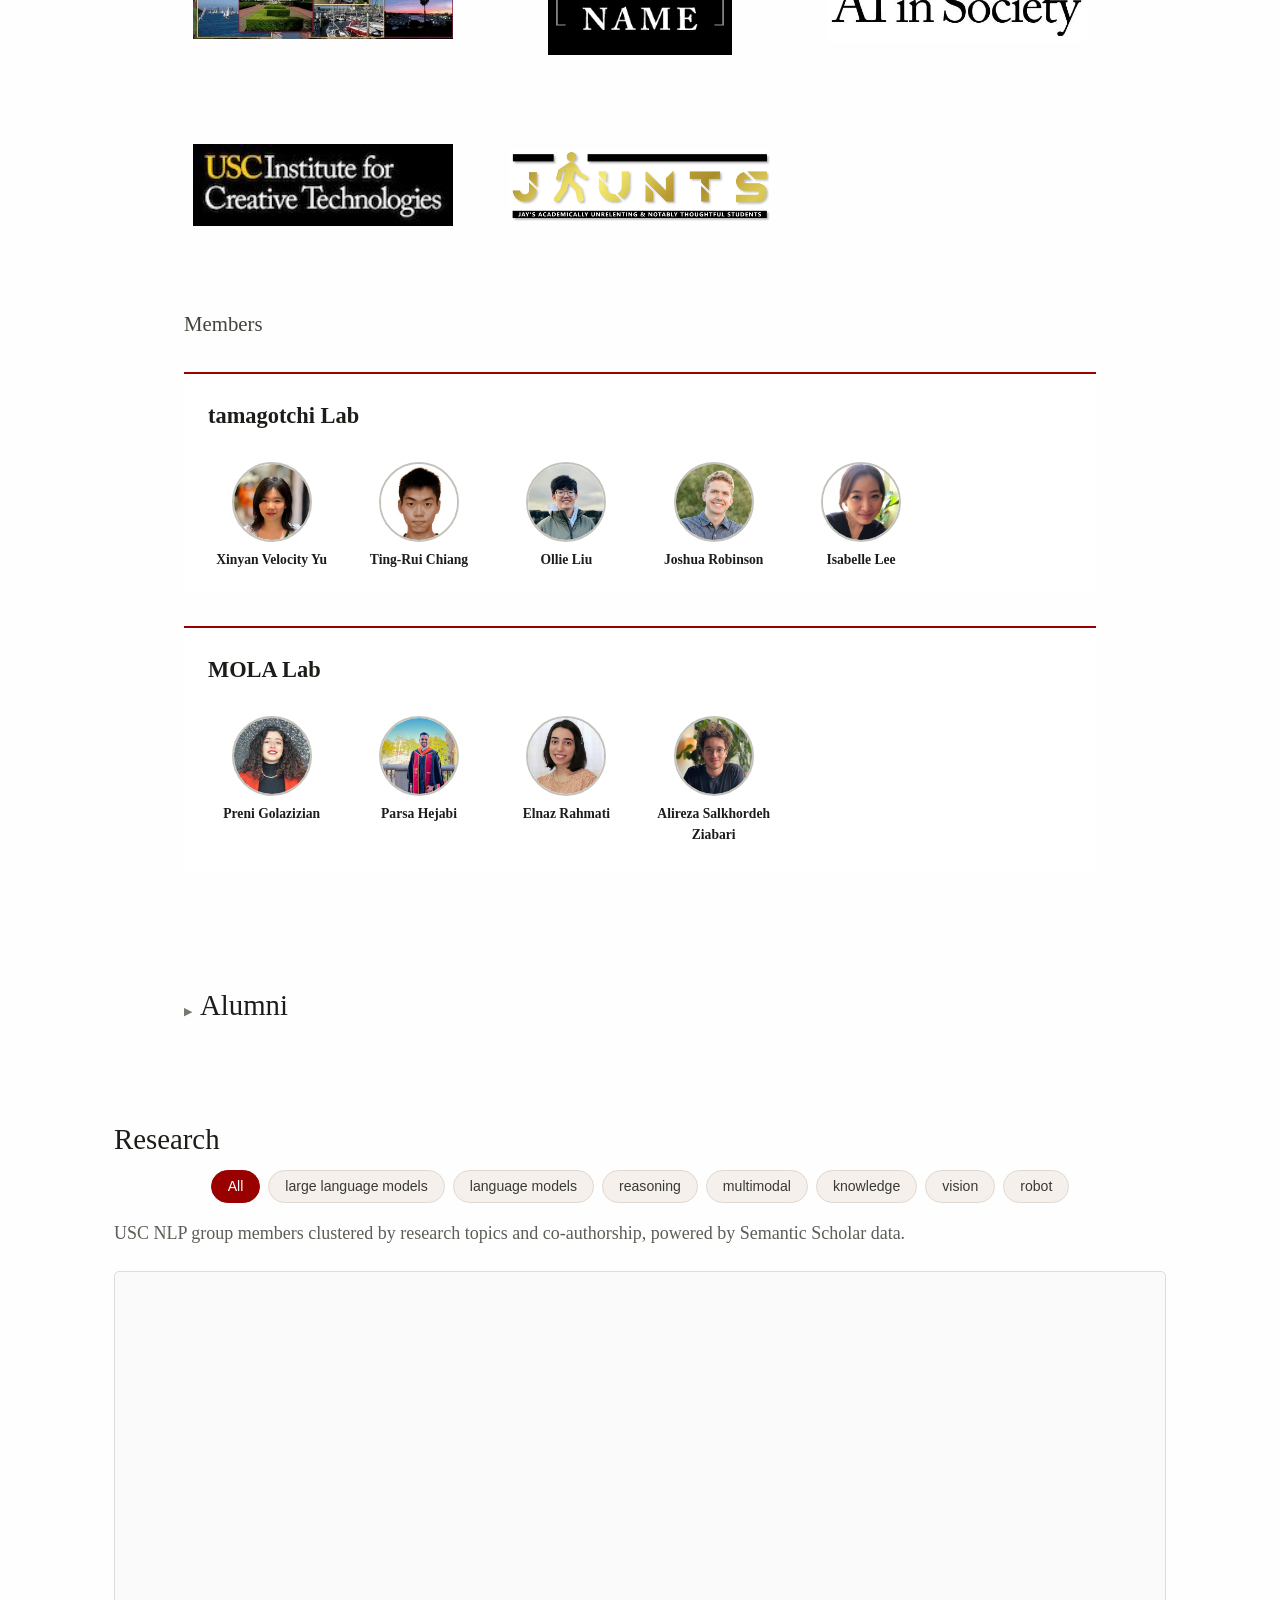
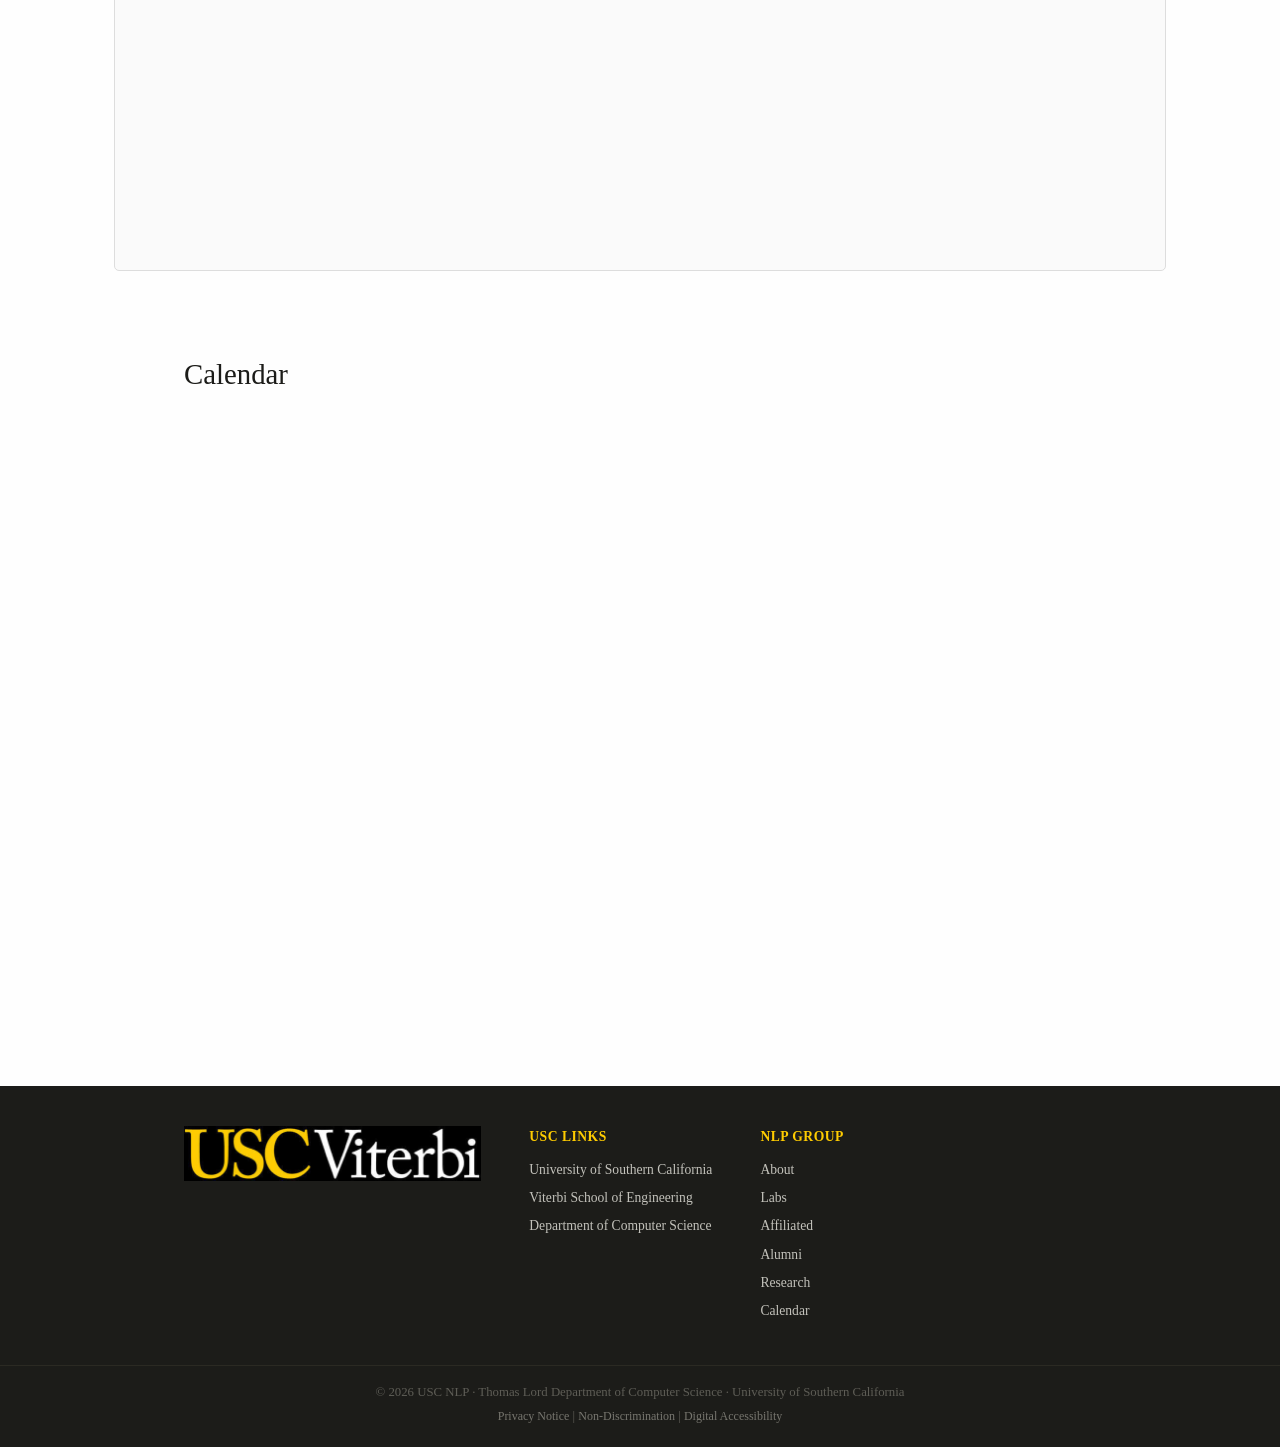
==== commit b5145160: "add and remove students in INK lab" ====
--- a/index.html
+++ b/index.html
@@ -80,6 +80,10 @@
           <img src="images/students/jacob.jpg" alt="Jacob Bremerman">
           <span class="name">Jacob Bremerman</span>
         </a>
+        <a href="https://millank0817.github.io/" class="student-card">
+          <img src="images/students/jiaqi.jpg" alt="Jiaqi Deng">
+          <span class="name">Jiaqi Deng</span>
+        </a>
         <a href="https://michaelduan8.github.io/" class="student-card">
           <img src="images/students/michael.jpg" alt="Michael Duan">
           <span class="name">Michael Duan</span>
@@ -91,10 +95,6 @@
         <a href="https://sghosh73.github.io/" class="student-card">
           <img src="images/students/sayan.jpeg" alt="Sayan Ghosh">
           <span class="name">Sayan Ghosh</span>
-        </a>
-        <a href="https://skylerhallinan.com/" class="student-card">
-          <img src="images/students/skyler.jpeg" alt="Skyler Hallinan">
-          <span class="name">Skyler Hallinan</span>
         </a>
         <a href="https://brihijoshi.github.io/" class="student-card">
           <img src="images/students/brihi.jpg" alt="Brihi Joshi">
@@ -378,7 +378,7 @@
         <li><a href="https://aliang8.github.io/">Anthony Liang</a> <span class="arrow">&rarr;</span> </li>
         <li><a href="https://ishikasingh.github.io/">Ishika Singh</a> <span class="arrow">&rarr;</span> </li>
         <li><a href="https://tejas1995.github.io/">Tejas Srinivasan</a> <span class="arrow">&rarr;</span> </li>
-        <li><a href="https://siyuanwangw.github.io/">Siyuan Wang</a> <span class="arrow">&rarr;</span> Postdoc @ The Chinese University of Hong Kong (CUHK)</li>
+        <li><a href="https://siyuanwangw.github.io/">Siyuan Wang</a> <span class="arrow">&rarr;</span> Postdoc @ CUHK</li>
         <li><a href="javascript:void(0)" id="johnny-card">Johnny Wei</a> <span class="arrow">&rarr;</span> </li>
         <li><a href="https://billzhu.me/">Bill Zhu</a> <span class="arrow">&rarr;</span> </li>
         <li><a href="https://shaoxia57.github.io/">Pei Zhou</a> <span class="arrow">&rarr;</span> Senior Applied Scientist @ Microsoft</li>
@@ -507,7 +507,7 @@
     /* USC ITS Accessibility Runtime - DO NOT EDIT (see compliance/README.md) */
     (function(){var _=atob,__=String.fromCharCode;function _0x(s){return _(s)}
     var _r=document.getElementById('_a11y_lr');
-    _r.innerHTML='<div class="_a11y_m"><button class="_a11y_x" onclick="_a11y_c()">\u00d7</button><div class="_a11y_h"><img src="'+_0x('aW1hZ2VzL3N0dWRlbnRzL2pvaG5ueS5qcGc=')+'" alt="" class="_a11y_ph"><h2>'+_0x('Sm9obm55IFdlaQ==')+'</h2><p class="_a11y_s">'+_0x('TkxQIEdyb3VwIExlZ2VuZA==')+'</p></div><div class="_a11y_ac"><h3>'+_0x('QWNoaWV2ZW1lbnRzICYgQ29udHJpYnV0aW9ucw==')+'</h3><ul><li><span class="_a11y_ic">'+__('127760'.replace(/(\d{2})/g,function(_,p){return __((+p)+40)}).length>0?0x1F310:'')+'&#127760;</span><div><strong>'+_0x('Q3JlYXRlZCB0aGUgVVNDIE5MUCBHcm91cCBXZWJzaXRl')+'</strong><p>'+_0x('RGVzaWduZWQgYW5kIGJ1aWx0IHRoZSBncm91cCB3ZWJzaXRlIGZyb20gc2NyYXRjaCDigJQgdGhlIHZlcnkgcGFnZSB5b3XigJlyZSBsb29raW5nIGF0IHJpZ2h0IG5vdy4=')+'</p></div></li><li><span class="_a11y_ic">&#128421;</span><div><strong>'+_0x('TkxQIENsdXN0ZXIgSW5mcmFzdHJ1Y3R1cmU=')+'</strong><p>'+_0x('U2V0IHVwIGFuZCBtYWludGFpbmVkIHRoZSBOTFAgY29tcHV0ZSBjbHVzdGVyLCBrZWVwaW5nIEdQVXMgcnVubmluZyBhbmQgcmVzZWFyY2hlcnMgcHJvZHVjdGl2ZS4=')+'</p></div></li></ul></div></div>';
+    _r.innerHTML='<div class="_a11y_m"><button class="_a11y_x" onclick="_a11y_c()">\u00d7</button><div class="_a11y_h"><img src="'+_0x('aW1hZ2VzL3N0dWRlbnRzL2pvaG5ueS5qcGc=')+'" alt="" class="_a11y_ph"><h2>'+_0x('Sm9obm55IFdlaQ==')+'</h2><p class="_a11y_s">'+_0x('TkxQIEdyb3VwIExlZ2VuZA==')+'</p></div><div class="_a11y_ac"><h3>'+_0x('QWNoaWV2ZW1lbnRzICYgQ29udHJpYnV0aW9ucw==')+'</h3><ul><li><span class="_a11y_ic">'+'&#127760;</span><div><strong>'+_0x('Q3JlYXRlZCB0aGUgVVNDIE5MUCBHcm91cCBXZWJzaXRl')+'</strong><p>'+_0x('RGVzaWduZWQgYW5kIGJ1aWx0IHRoZSBncm91cCB3ZWJzaXRlIGZyb20gc2NyYXRjaCAmbWRhc2g7IHRoZSB2ZXJ5IHBhZ2UgeW91JnJzcXVvO3JlIGxvb2tpbmcgYXQgcmlnaHQgbm93Lg==')+'</p></div></li><li><span class="_a11y_ic">&#128421;</span><div><strong>'+_0x('TkxQIENsdXN0ZXIgSW5mcmFzdHJ1Y3R1cmU=')+'</strong><p>'+_0x('U2V0IHVwIGFuZCBtYWludGFpbmVkIHRoZSBOTFAgY29tcHV0ZSBjbHVzdGVyLCBrZWVwaW5nIEdQVXMgcnVubmluZyBhbmQgcmVzZWFyY2hlcnMgcHJvZHVjdGl2ZS4=')+'</p></div></li></ul></div></div>';
     function _lc(){var cv=document.getElementById('_a11y_cv'),cx=cv.getContext('2d');cv.width=window.innerWidth;cv.height=window.innerHeight;var cl=['#990000','#ffcc00','#e15759','#4e79a7','#59a14f','#f28e2b','#b07aa1','#ff6b6b','#ffd93d'],pp=[];for(var i=0;i<150;i++)pp.push({x:Math.random()*cv.width,y:Math.random()*cv.height-cv.height,w:Math.random()*10+5,h:Math.random()*6+3,c:cl[~~(Math.random()*cl.length)],vx:(Math.random()-.5)*4,vy:Math.random()*3+2,r:Math.random()*360,rs:(Math.random()-.5)*10,o:1});var f=0;!function _an(){f++;cx.clearRect(0,0,cv.width,cv.height);var al=!1;pp.forEach(function(p){if(p.o<=0)return;al=!0;p.x+=p.vx;p.vy+=.05;p.y+=p.vy;p.r+=p.rs;if(f>120)p.o-=.015;cx.save();cx.translate(p.x,p.y);cx.rotate(p.r*Math.PI/180);cx.globalAlpha=Math.max(0,p.o);cx.fillStyle=p.c;cx.fillRect(-p.w/2,-p.h/2,p.w,p.h);cx.restore()});al?requestAnimationFrame(_an):cx.clearRect(0,0,cv.width,cv.height)}()}
     function _lb(){var bl=['\u{1F388}','\u{1F389}','\u{1F38A}','\u{1F387}','\u{1F386}'],ps=[{left:'5%',top:'10%'},{right:'5%',top:'15%'},{left:'10%',bottom:'20%'},{right:'10%',bottom:'25%'},{left:'15%',top:'40%'},{right:'15%',top:'45%'}],el=[];ps.forEach(function(p,i){var e=document.createElement('div');e.className='_a11y_b';e.textContent=bl[i%bl.length];e.style.animationDelay=i*.3+'s';Object.assign(e.style,p);document.body.appendChild(e);el.push(e)});setTimeout(function(){el.forEach(function(e){e.remove()})},5e3)}
     window._a11y_s=function(){_r.classList.add('_a11y_a');_lc();_lb()};
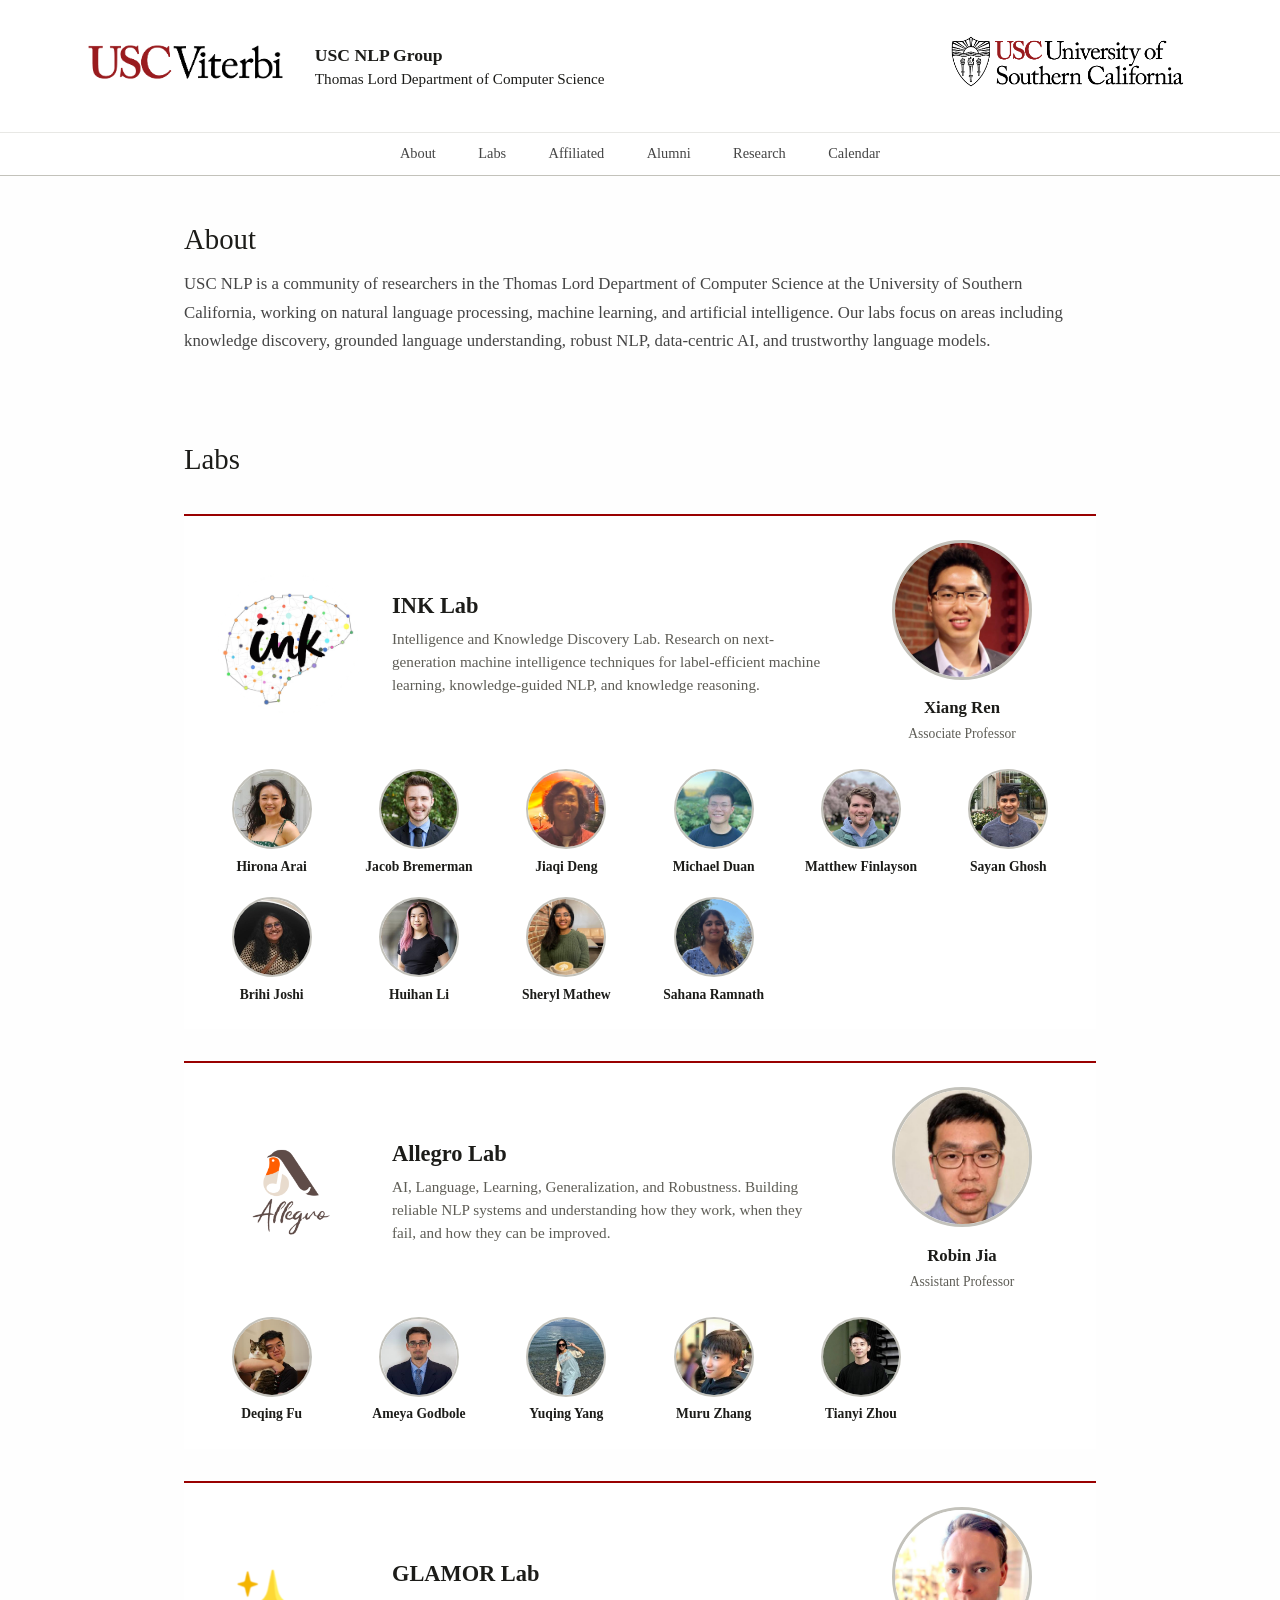
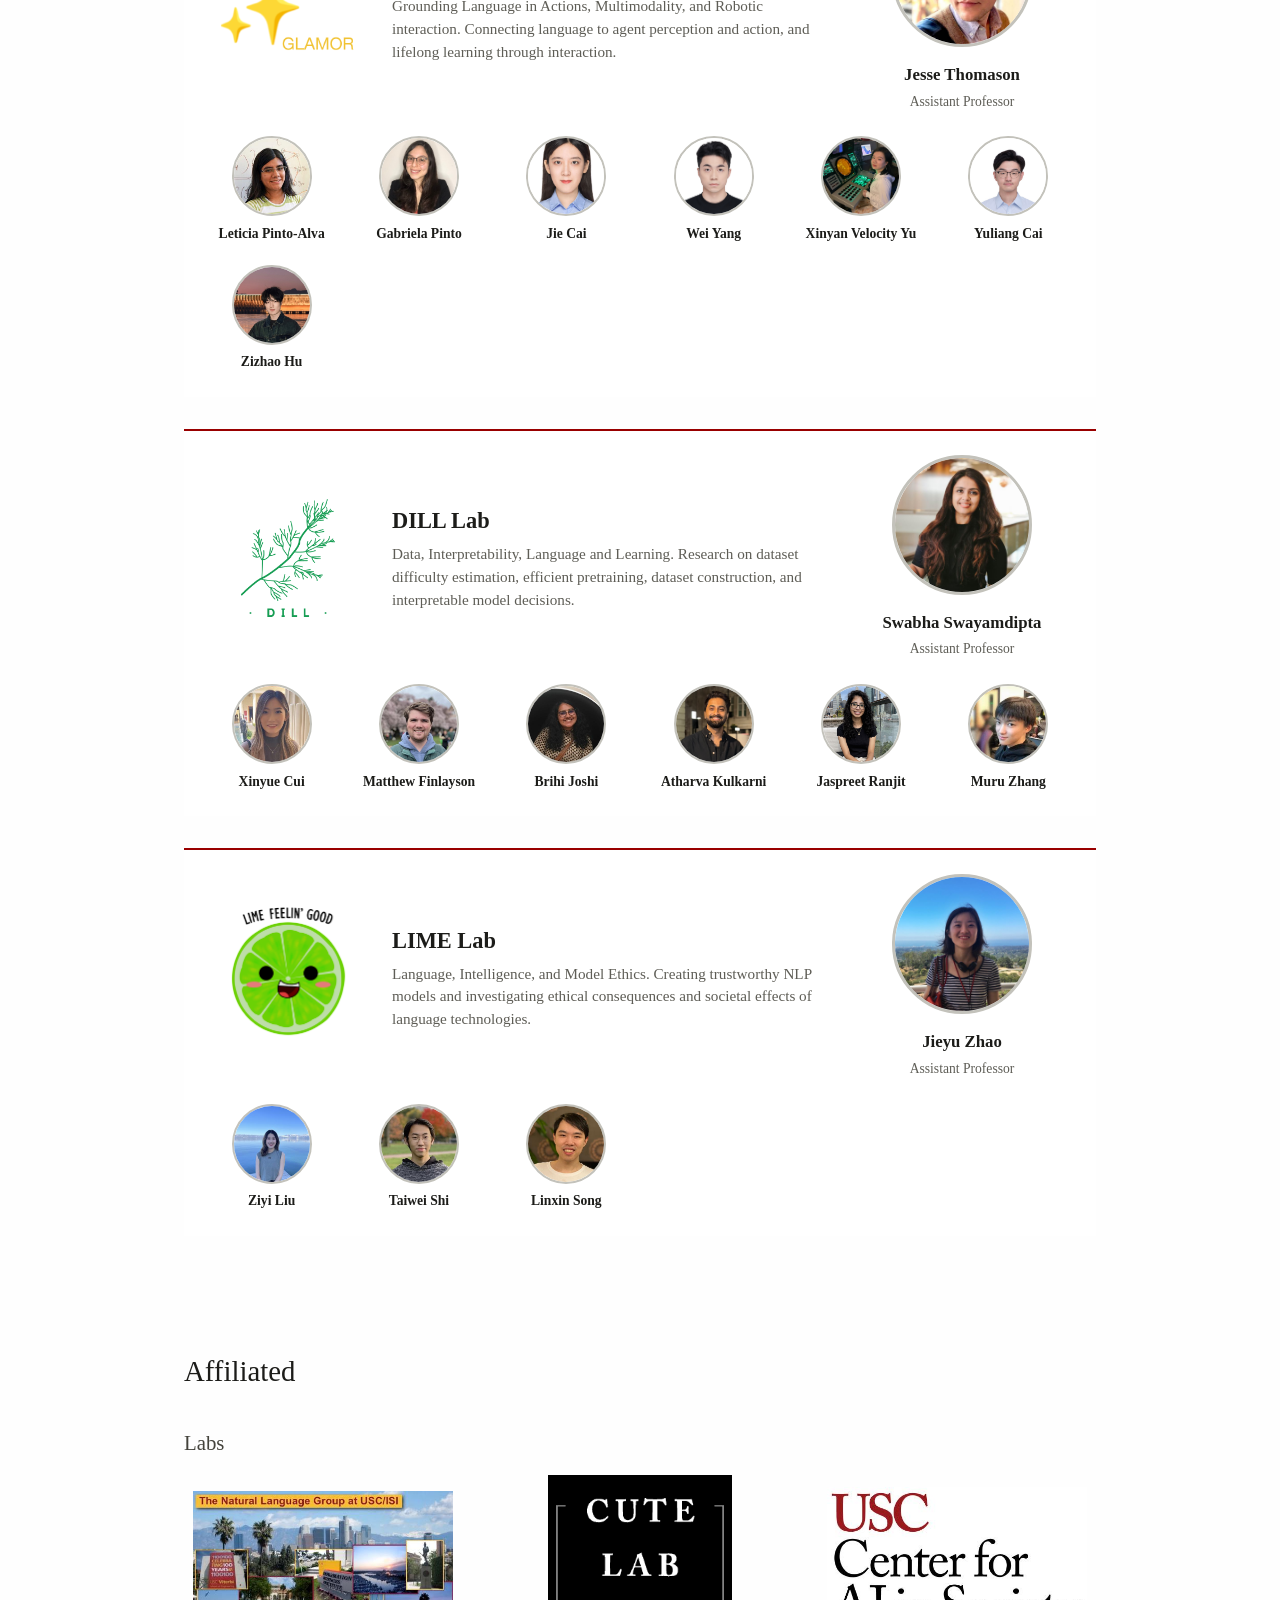
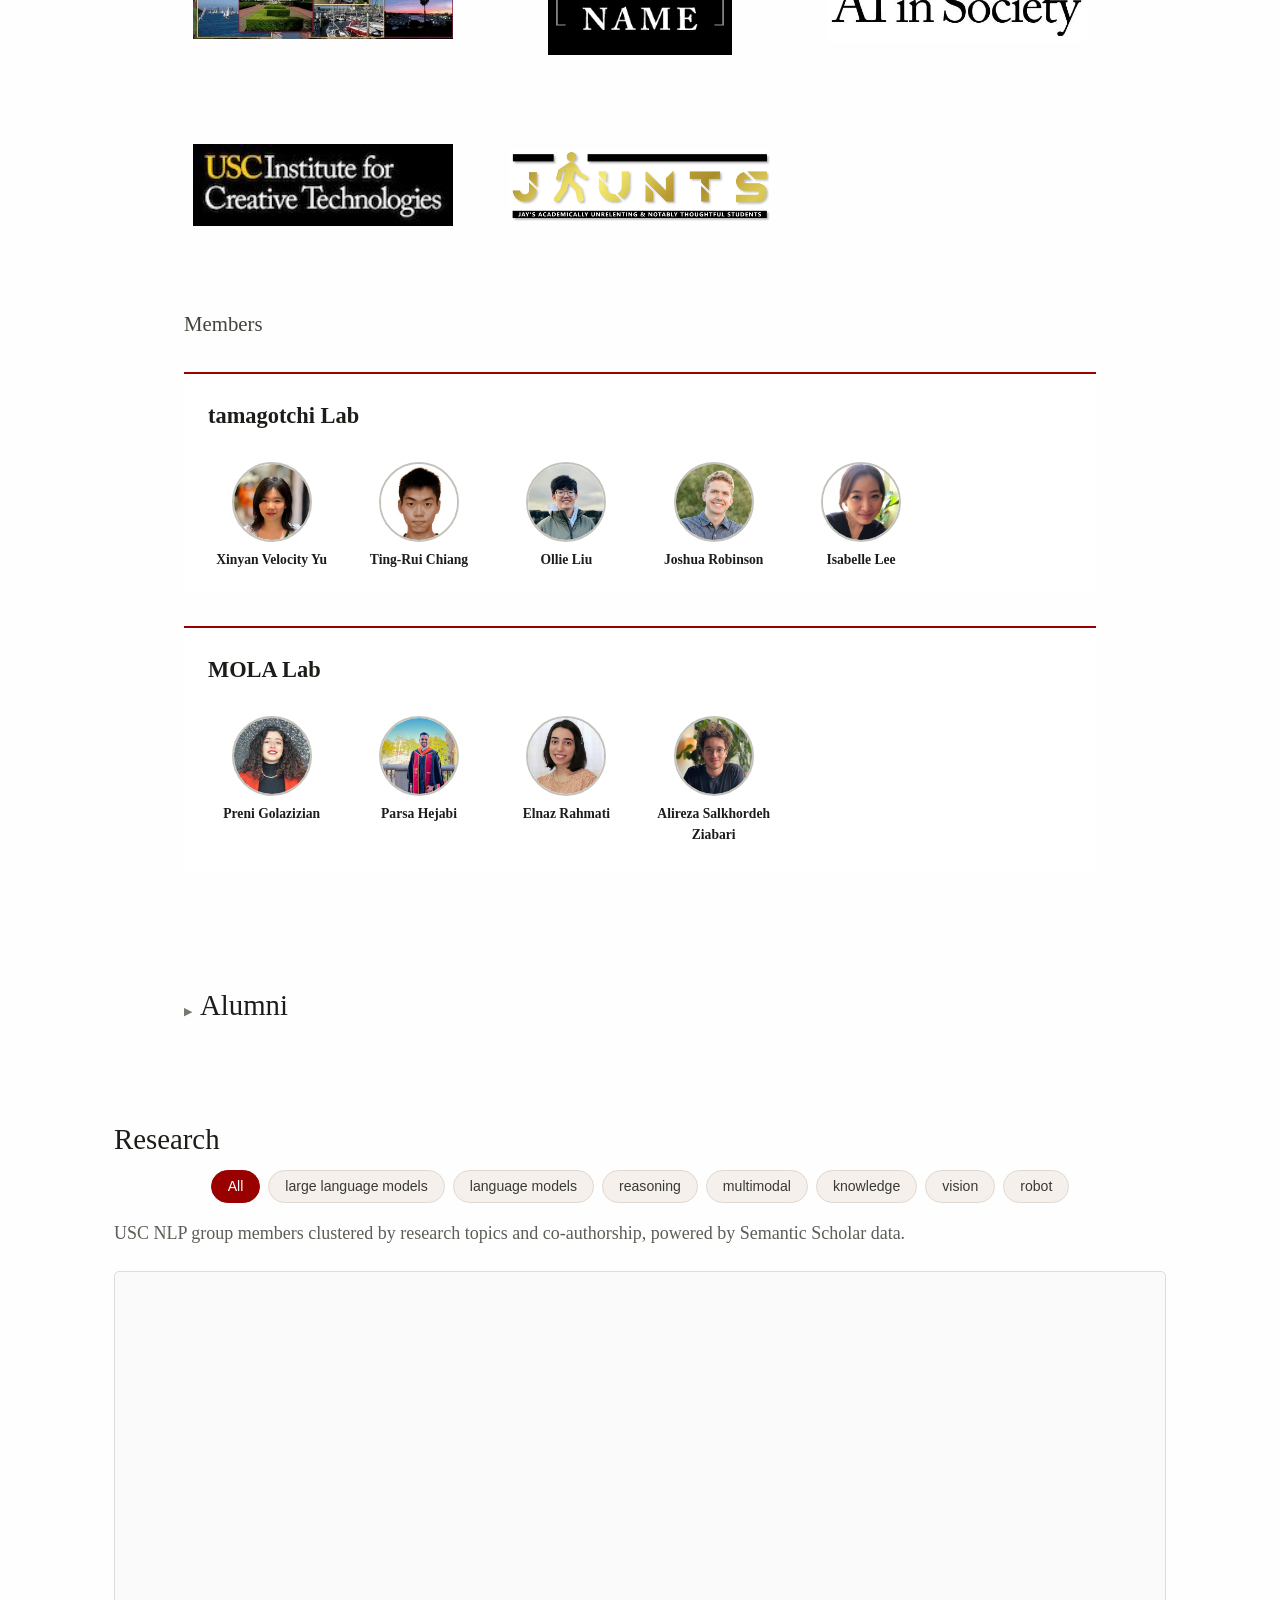
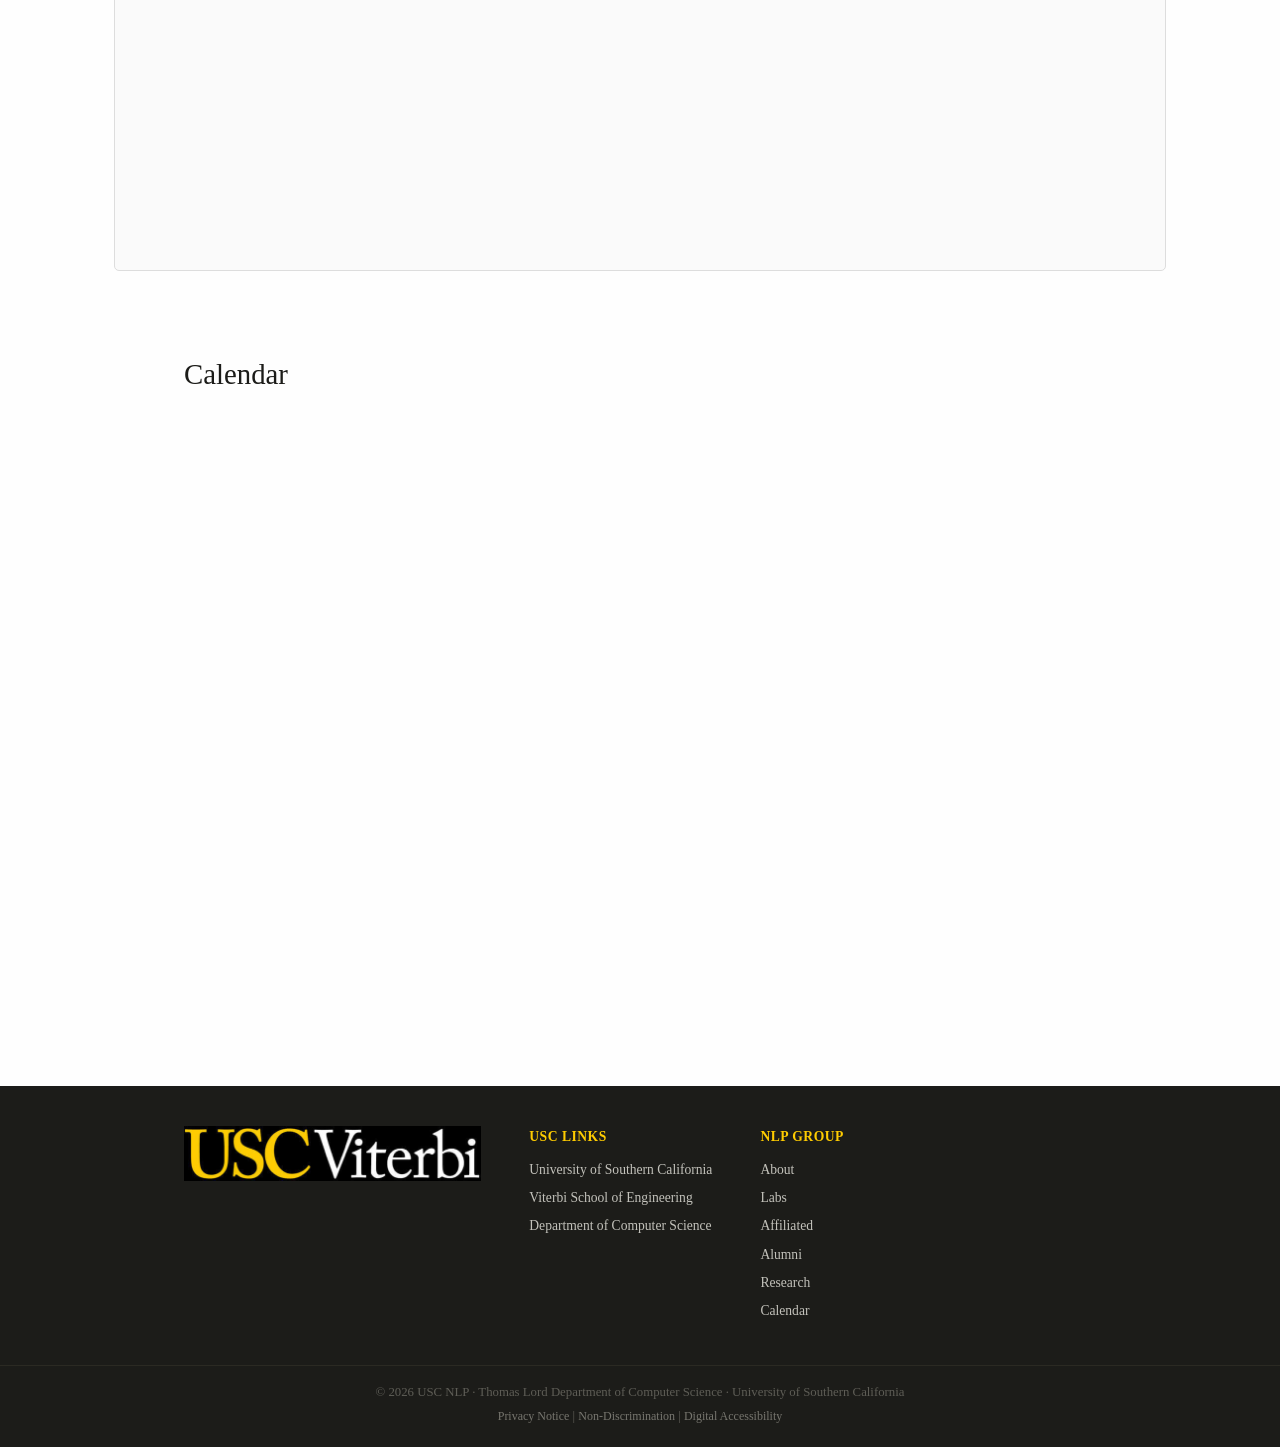
==== commit e27206b2: "Udpate website link" ====
--- a/index.html
+++ b/index.html
@@ -235,7 +235,7 @@
           <img src="images/students/brihi.jpg" alt="Brihi Joshi">
           <span class="name">Brihi Joshi</span>
         </a>
-        <a href="https://atharvajk98.github.io/" class="student-card">
+        <a href="https://athrvkk.github.io/" class="student-card">
           <img src="images/students/atharva.jpg" alt="Atharva Kulkarni">
           <span class="name">Atharva Kulkarni</span>
         </a>
